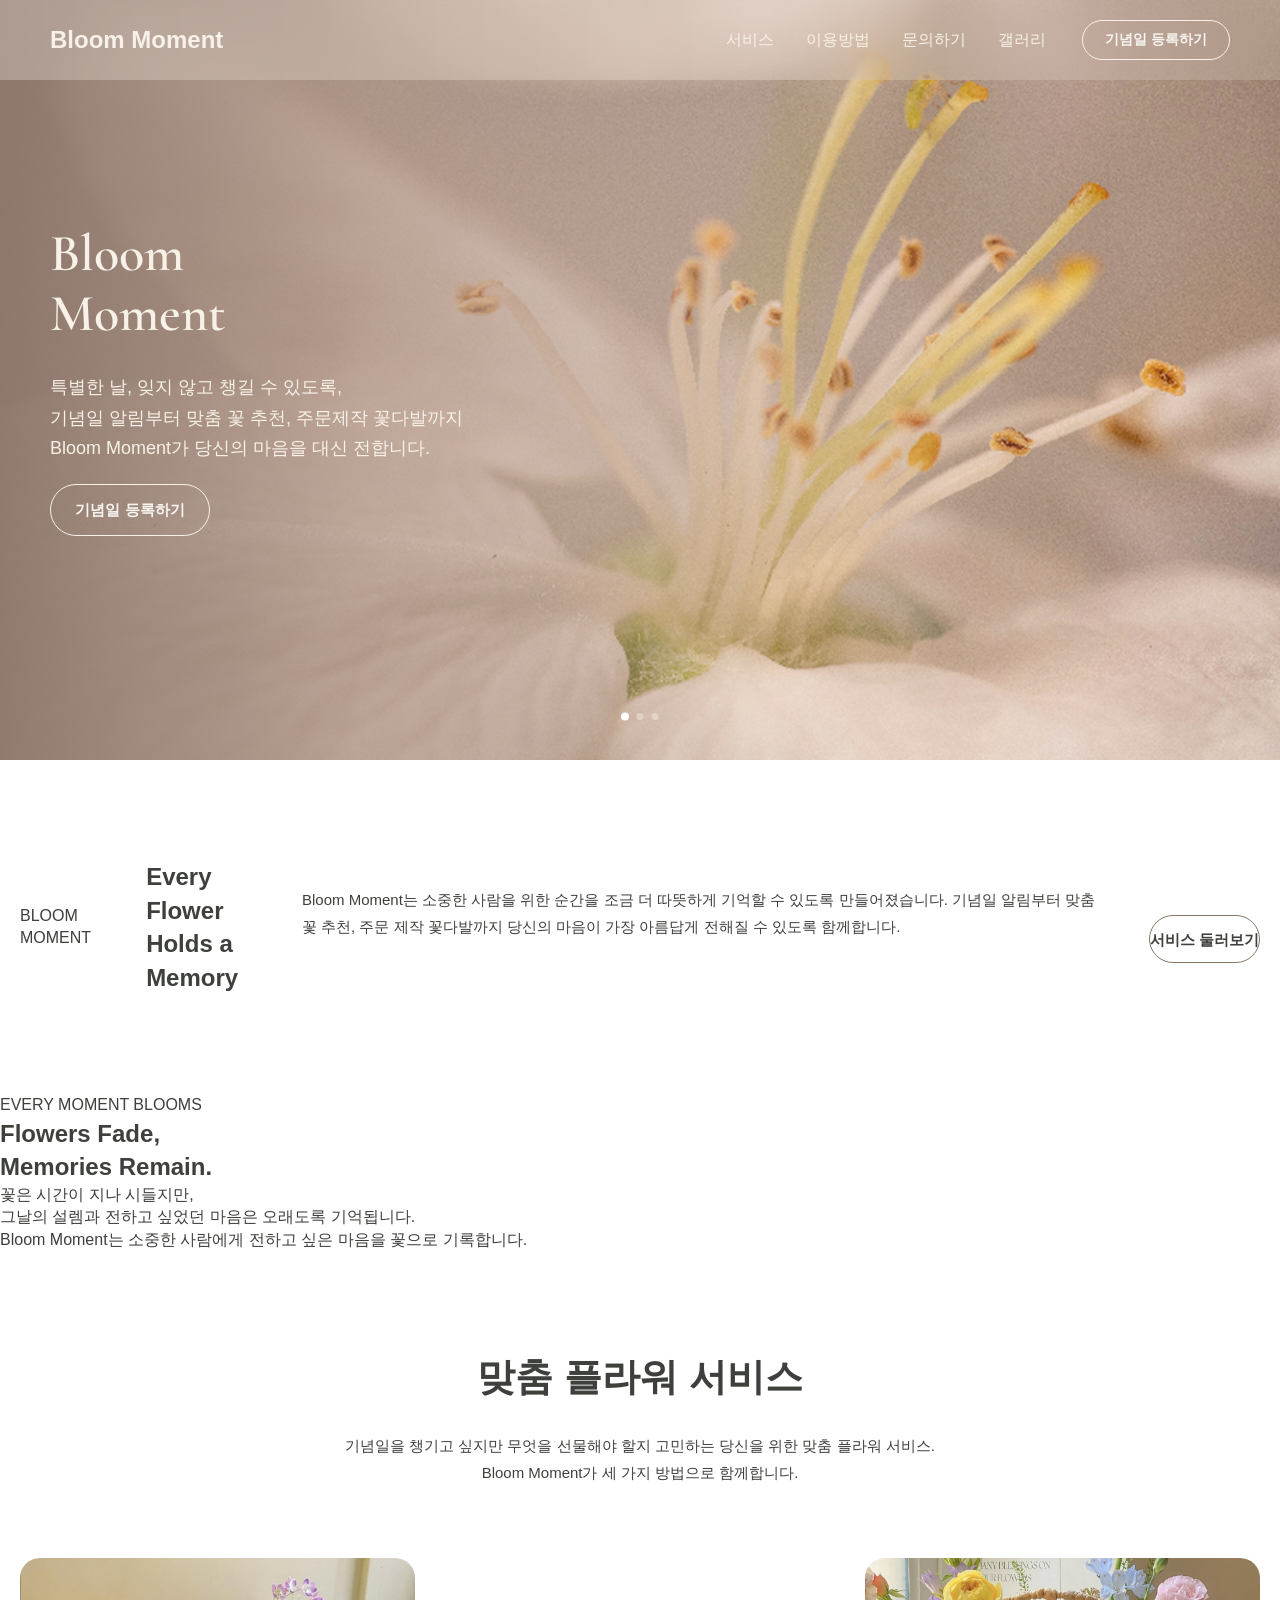
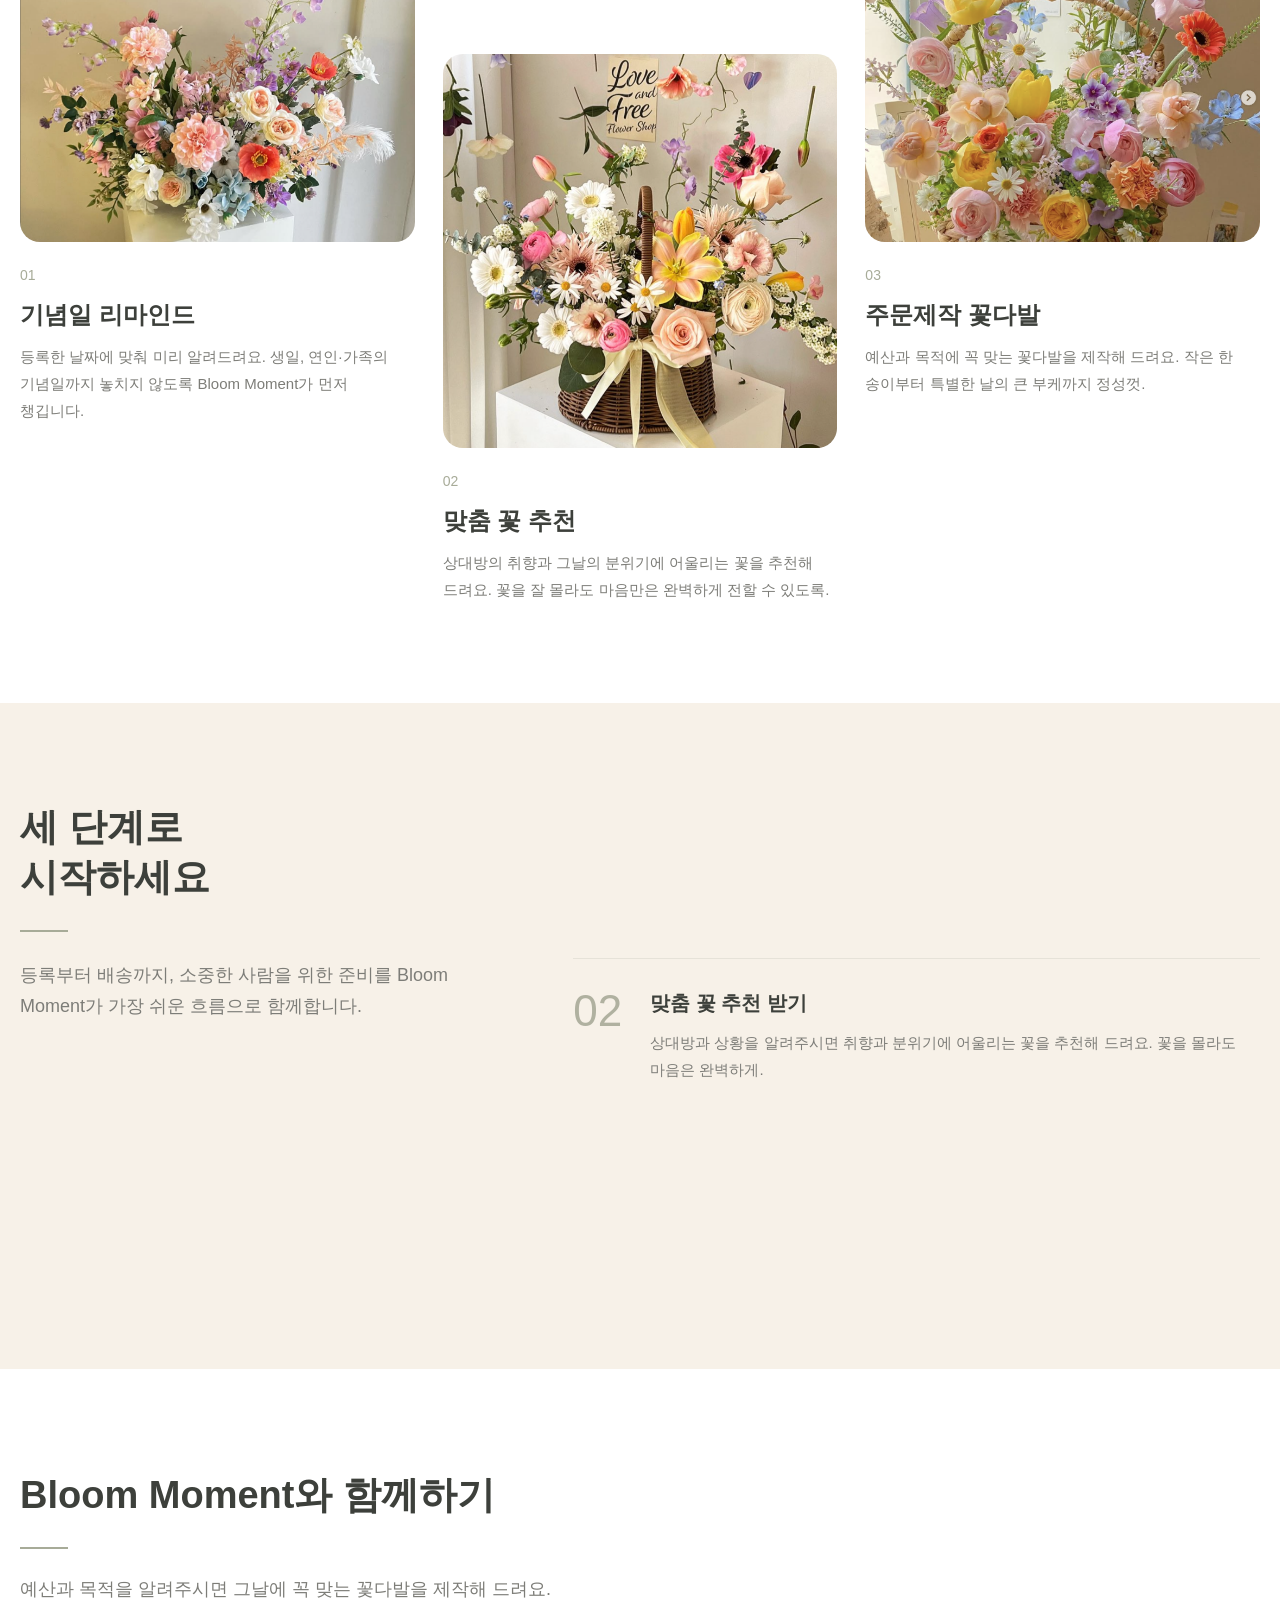
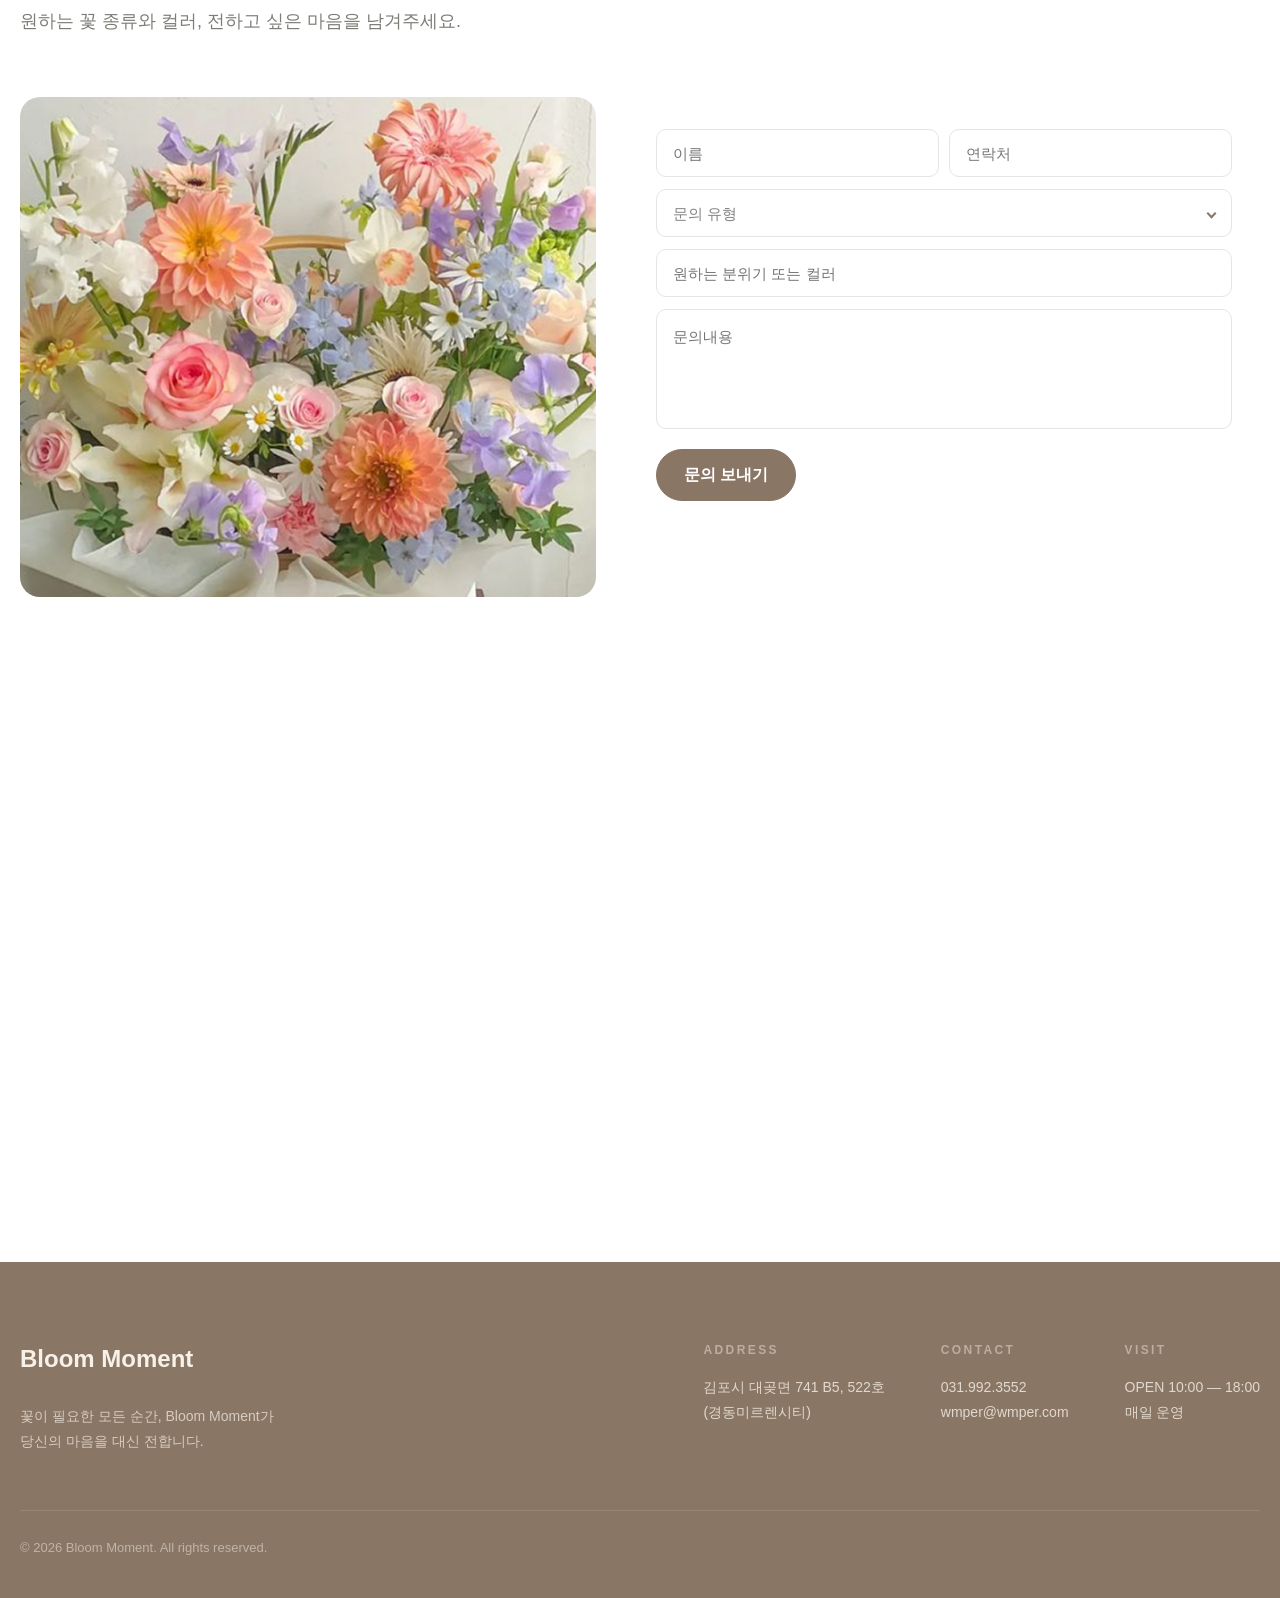
==== bloommoment/bloommoment.html @ f85234c8 "Add files via upload" ====
<!DOCTYPE html>
<html lang="ko">
<head>
    <meta charset="UTF-8">
    <meta name="viewport" content="width=device-width, initial-scale=1.0">

    <title>Bloom Moment</title>

    <link rel="stylesheet" href="../css/default.css">
    <link rel="stylesheet" href="../assets/css/font.css">
    <link rel="stylesheet" href="https://cdn.jsdelivr.net/gh/sunn-us/SUIT/fonts/variable/woff2/SUIT-Variable.css">

    <!-- 제목 폰트 -->
    <link rel="preconnect" href="https://fonts.googleapis.com">
<link rel="preconnect" href="https://fonts.gstatic.com" crossorigin>

<link href="https://fonts.googleapis.com/css2?family=Cormorant+Garamond:wght@500;600;700&display=swap" rel="stylesheet">

    <link rel="stylesheet" href="https://cdn.jsdelivr.net/npm/swiper@12/swiper-bundle.min.css"/>
    <link href="https://unpkg.com/aos@2.3.1/dist/aos.css" rel="stylesheet">
    <link rel="stylesheet" href="../bloommoment/css/bloommoment.css">

    <script src="https://cdn.jsdelivr.net/npm/swiper@12/swiper-bundle.min.js"></script>
    <script src="https://unpkg.com/aos@2.3.1/dist/aos.js"></script>
</head>
<body>

    <header>
        <div class="inner">

            <h1 class="logo">
                <a href="#">Bloom Moment</a>
            </h1>

            <nav>
                <ul class="gnb">
                    <li><a href="#service">서비스</a></li>
                    <li><a href="#process">이용방법</a></li>
                    <li><a href="#order">문의하기</a></li>
                    <li><a href="#gallery">갤러리</a></li>
                </ul>
            </nav>

            <a href="#order" class="btn-register">
                기념일 등록하기
            </a>

            <button class="menu-btn">
                <span></span>
            </button>

            <!-- 모바일 메뉴 -->
        <div class="mobile-menu">
            <ul>
                <li><a href="#service">서비스</a></li>
                <li><a href="#process">이용방법</a></li>
                <li><a href="#order">문의하기</a></li>
                <li><a href="#gallery">갤러리</a></li>

                <li class="register">
                    <a href="#order">
                        기념일 등록하기
                    </a>
                </li>
            </ul>
        </div>

</div>

</div>

        </div>
    </header>


    <main>

        <section class="hero" id="hero">

            <div class="hero-bg">

                <div class="hero-slide active">
                    <img src="../bloommoment/img/main.png" alt="">
                </div>

                <div class="hero-slide">
                    <img src="../bloommoment/img/main2.png" alt="">
                </div>

                <div class="hero-slide">
                    <img src="../bloommoment/img/main3.png" alt="">
                </div>

            </div>

            <div class="hero-overlay"></div>

            <div class="hero-inner">

                <div class="txt-box">

                    <h2>
                        Bloom<br>
                        Moment
                    </h2>

                    <p>
                        특별한 날, 잊지 않고 챙길 수 있도록,<br>
                        기념일 알림부터 맞춤 꽃 추천, 주문제작 꽃다발까지<br>
                        Bloom Moment가 당신의 마음을 대신 전합니다.
                    </p>

                    <a href="#order" class="btn">
                        기념일 등록하기
                    </a>

                </div>

            </div>

            <div class="hero-pagination"></div>

        </section>

<!-- 브랜드 -->
    <section class="brand" id="brand">

    <div class="brand-inner" data-aos="fade-up">

        <span class="brand-label">
            BLOOM MOMENT
        </span>

        <h2>
            Every Flower<br>
            Holds a Memory
        </h2>

        <p class="brand-desc">
            Bloom Moment는 소중한 사람을 위한 순간을
            조금 더 따뜻하게 기억할 수 있도록 만들어졌습니다.
            기념일 알림부터 맞춤 꽃 추천, 주문 제작 꽃다발까지
            당신의 마음이 가장 아름답게 전해질 수 있도록 함께합니다.
        </p>

        <a href="#service" class="btn-more">
            서비스 둘러보기
        </a>

    </div>
</section>

<!-- 브랜드 스토리 -->

<section class="brand-story">

    <!-- 사진 콜라주 -->

    <div class="story-gallery">

        <img src="../bloommoment/img/story1.jpg" class="photo p1" alt="">
        <img src="../bloommoment/img/story2.jpg" class="photo p2" alt="">
        <img src="../bloommoment/img/story3.jpg" class="photo p3" alt="">
        <img src="../bloommoment/img/story4.jpg" class="photo p4" alt="">
        <img src="../bloommoment/img/story5.jpg" class="photo p5" alt="">
        <img src="../bloommoment/img/story6.jpg" class="photo p6" alt="">
        <img src="../bloommoment/img/story7.jpg" class="photo p7" alt="">

    </div>


    <!-- 브랜드 문구 -->

    <div class="story-letter">

        <img src="../bloommoment/img/0.png" alt="">

        <div class="story-overlay">

            <span>EVERY MOMENT BLOOMS</span>

            <h2>
                Flowers Fade,<br>
                Memories Remain.
            </h2>

            <p>
                꽃은 시간이 지나 시들지만,<br>
                그날의 설렘과 전하고 싶었던 마음은 오래도록 기억됩니다.<br>

                Bloom Moment는
                소중한 사람에게 전하고 싶은 마음을
                꽃으로 기록합니다.
            </p>

        </div>

    </div>

</section>

<!-- 서비스 -->
<section class="service" id="service">

    <div class="service-inner">

        <div class="service-title">

            <h2>맞춤 플라워 서비스</h2>

            <p>
                기념일을 챙기고 싶지만 무엇을 선물해야 할지 고민하는 당신을 위한 맞춤 플라워 서비스.<br>
                Bloom Moment가 세 가지 방법으로 함께합니다.
            </p>

        </div>

        <div class="service-list">

            <!-- Item 01 -->
            <article class="service-item left">

                <img src="../bloommoment/img/5.png" alt="기념일 리마인드">

                <div class="service-txt">

                    <span>01</span>

                    <h3>기념일 리마인드</h3>

                    <p>
                        등록한 날짜에 맞춰 미리 알려드려요.
                        생일, 연인·가족의 기념일까지 놓치지 않도록
                        Bloom Moment가 먼저 챙깁니다.
                    </p>

                </div>

            </article>

            <!-- Item 02 -->
            <article class="service-item center">

                <img src="../bloommoment/img/3.png" alt="맞춤 꽃 추천">

                <div class="service-txt">

                    <span>02</span>

                    <h3>맞춤 꽃 추천</h3>

                    <p>
                        상대방의 취향과 그날의 분위기에 어울리는 꽃을 추천해 드려요.
                        꽃을 잘 몰라도 마음만은 완벽하게 전할 수 있도록.
                    </p>

                </div>

            </article>

            <!-- Item 03 -->
            <article class="service-item right">

                <img src="../bloommoment/img/4.png" alt="주문제작 꽃다발">

                <div class="service-txt">

                    <span>03</span>

                    <h3>주문제작 꽃다발</h3>

                    <p>
                        예산과 목적에 꼭 맞는 꽃다발을 제작해 드려요.
                        작은 한 송이부터 특별한 날의 큰 부케까지 정성껏.
                    </p>
                </div>
            </article>
        </div>
    
    </div>
</section>

<section class="process" id="process">

    <div class="process-inner">

        <div class="process-title">

            <h2>
                세 단계로<br>
                시작하세요
            </h2>

            <span class="line"></span>

            <p>
                등록부터 배송까지, 소중한 사람을 위한 준비를 Bloom Moment가<br>
                가장 쉬운 흐름으로 함께합니다.
            </p>

        </div>

        <div class="process-list">

            <div class="process-item">

                <span class="num">01</span>

                <div class="process-txt">
                    <h3>기념일 등록하기</h3>
                    <p>
                        기억하고 싶은 날짜를 등록해 보세요. 생일, 연인 기념일,
                        부모님 생신 등 소중한 순간을 미리 관리할 수 있어요.
                    </p>
                </div>

            </div>

        <!-- 프로세스 -->
            <div class="process-item">

                <span class="num">02</span>

                <div class="process-txt">
                    <h3>맞춤 꽃 추천 받기</h3>
                    <p>
                        상대방과 상황을 알려주시면 취향과 분위기에 어울리는 꽃을
                        추천해 드려요. 꽃을 몰라도 마음은 완벽하게.
                    </p>
                </div>

            </div>

            <div class="process-item">

                <span class="num">03</span>

                <div class="process-txt">
                    <h3>꽃다발 주문하기</h3>
                    <p>
                        예산과 목적에 맞는 꽃다발을 주문 제작해 보세요.
                        작은 한 송이부터 특별한 부케까지 정성껏 만들어 드려요.
                    </p>
                </div>

            </div>
        </div>
    </div>
</section>

<!-- Order -->
<section class="order" id="order">

    <div class="order-inner">

        <div class="order-title">

            <h2>Bloom Moment와 함께하기</h2>

            <div class="title-line"></div>

            <p>
                예산과 목적을 알려주시면 그날에 꼭 맞는 꽃다발을 제작해 드려요.<br>
                원하는 꽃 종류와 컬러, 전하고 싶은 마음을 남겨주세요.
            </p>

        </div>

        <div class="order-wrap">

            <!-- 이미지 -->
            <div class="order-img">
                <img src="../bloommoment/img/flower4.png" alt="주문제작 꽃다발">
            </div>

            <!-- 문의폼 -->
            <div class="order-form">

                <!-- <h3>기념일 리마인드</h3> -->

                <form>
                    <div class="form-row">
                        <input type="text" placeholder="이름" required>
                        <input type="tel" placeholder="연락처" required>
                    </div>

                    <div class="dropdown">

                        <button type="button" class="dropdown-btn">
                            <span>문의 유형</span>
                        </button>

                        <ul class="dropdown-list">
                            <li data-value="">기념일 리마인드</li>
                            <li data-value="맞춤 꽃 추천">맞춤 꽃 추천</li>
                            <li data-value="주문제작 꽃다발">주문제작 꽃다발</li>
                        </ul>

                        <input type="hidden" name="type">
                    </div>
                    <input type="text" placeholder="원하는 분위기 또는 컬러" required>
                    <textarea id="message" placeholder="문의내용" required></textarea>
                    <button type="submit" class="btn-submit">
                    문의 보내기
                    </button>
                </form>

            </div>
        </div>
    </div>
</section>

<section class="gallery" id="gallery">

    <div class="gallery-track">

        <!-- 1세트 -->
        <div class="gallery-group">

            <div class="gallery-item up">

    <div class="gallery-thumb">

        <img
            src="../bloommoment/img/1.png"
            alt=""
            data-title="마음을 전하는 순간"
            data-shop="Bloom Moment"
            data-type="주문제작"
            data-flower="10만원 대"
            data-desc="부모님 결혼기념일 선물로 주문했어요. 색 조합이 너무 고급스럽고 싱그러워 보인다고 너무 좋아하셨어요 *^^*">

        <div class="gallery-overlay">
            <span class="material-symbols-outlined gallery-icon">
            ⌕
        </span>
            <p>자세히 보기</p>
        </div>

    </div>

</div>

<div class="gallery-item down">

    <div class="gallery-thumb">

        <img
            src="../bloommoment/img/3.png"
            alt=""
            data-title="아름다운 순간을 함께"
            data-shop="Bloom Moment"
            data-type="주문제작"
            data-flower="5만원 대"
            data-desc="친구 생일 기념으로 주문제작 넣었는데 딱 친구가 좋아할 분위기여서 너무 만족해요!">

        <div class="gallery-overlay">
            <span class="material-symbols-outlined gallery-icon">
            ⌕
        </span>
            <p>자세히 보기</p>
        </div>

    </div>

</div>

<div class="gallery-item up">

    <div class="gallery-thumb">

        <img
            src="../bloommoment/img/4.png"
            alt=""
            data-title="봄날의 기억"
            data-shop="Bloom Moment"
            data-type="맞춤 꽃 추천"
            data-flower="10만원 대"
            data-desc="인테리어에 관심이 많아 방에 어울리는 꽃을 두고 싶어 문의, 사진을 보고 만들어 주신 꽃바구니가 방이랑 찰떡이에요">

        <div class="gallery-overlay">
            <span class="material-symbols-outlined gallery-icon">
            ⌕
        </span>
            <p>자세히 보기</p>
        </div>

    </div>

</div>

<div class="gallery-item down">

    <div class="gallery-thumb">

        <img
            src="../bloommoment/img/2.png"
            alt=""
            data-title="축하를 위한"
            data-shop="Bloom Moment"
            data-type="졸업식"
            data-flower="5만원 대"
            data-desc="리마인드 서비스로 졸업식 꽃을 미리 챙길 수 있어 좋습니다.">

        <div class="gallery-overlay">
            <span class="material-symbols-outlined gallery-icon">
            ⌕
        </span>
            <p>자세히 보기</p>
        </div>

    </div>

</div>

<div class="gallery-item up">

    <div class="gallery-thumb">

        <img
            src="../bloommoment/img/5.png"
            alt=""
            data-title="사랑을 담은"
            data-shop="Bloom Moment"
            data-type="기념일"
            data-flower="10만원 대"
            data-desc="매년 저와 함께 기념일을 챙겨주고 있는 Bloom Moment. 올해도 예쁜 꽃 잘 받았습니다.">

        <div class="gallery-overlay">
            <span class="material-symbols-outlined gallery-icon">
            ⌕
        </span>
            <p>자세히 보기</p>
        </div>

    </div>

</div>

<div class="gallery-item down">

    <div class="gallery-thumb">

        <img
            src="../bloommoment/img/6.png"
            alt=""
            data-title="내 취향 가득 담은"
            data-shop="Bloom Moment"
            data-type="맞춤 꽃 추천"
            data-flower="5만원 대"
            data-desc="사진을 보고 저와 어울리는 꽃다발을 만들어주셔요!">

        <div class="gallery-overlay">
            <span class="material-symbols-outlined gallery-icon">
            ⌕
        </span>
            <p>자세히 보기</p>
        </div>

    </div>

</div>

        <!-- 복제본 -->
        <div class="gallery-group">

            <div class="gallery-item up">

    <div class="gallery-thumb">

        <img
            src="../bloommoment/img/1.png"
            alt=""
            data-title="마음을 전하는 순간"
            data-shop="Bloom Moment"
            data-type="주문제작"
            data-flower="10만원 대"
            data-desc="부모님 결혼기념일 선물로 주문했어요. 색 조합이 너무 고급스럽고 싱그러워 보인다고 너무 좋아하셨어요 *^^*">

        <div class="gallery-overlay">
            <span class="material-symbols-outlined gallery-icon">
            ⌕
        </span>
            <p>자세히 보기</p>
        </div>

    </div>

</div>

<div class="gallery-item down">

    <div class="gallery-thumb">

        <img
            src="../bloommoment/img/3.png"
            alt=""
            data-title="아름다운 순간을 함께"
            data-shop="Bloom Moment"
            data-type="주문제작"
            data-flower="5만원 대"
            data-desc="친구 생일 기념으로 주문제작 넣었는데 딱 친구가 좋아할 분위기여서 너무 만족해요!">

        <div class="gallery-overlay">
            <span class="material-symbols-outlined gallery-icon">
            ⌕
        </span>
            <p>자세히 보기</p>
        </div>

    </div>

</div>

<div class="gallery-item up">

    <div class="gallery-thumb">

        <img
            src="../bloommoment/img/4.png"
            alt=""
            data-title="봄날의 기억"
            data-shop="Bloom Moment"
            data-type="맞춤 꽃 추천"
            data-flower="10만원 대"
            data-desc="인테리어에 관심이 많아 방에 어울리는 꽃을 두고 싶어 문의, 사진을 보고 만들어 주신 꽃바구니가 방이랑 찰떡이에요">

        <div class="gallery-overlay">
            <span class="material-symbols-outlined gallery-icon">
            ⌕
        </span>
            <p>자세히 보기</p>
        </div>

    </div>

</div>

<div class="gallery-item down">

    <div class="gallery-thumb">

        <img
            src="../bloommoment/img/2.png"
            alt=""
            data-title="축하를 위한"
            data-shop="Bloom Moment"
            data-type="졸업식"
            data-flower="5만원 대"
            data-desc="리마인드 서비스로 졸업식 꽃을 미리 챙길 수 있어 좋습니다.">

        <div class="gallery-overlay">
            <span class="material-symbols-outlined gallery-icon">
            ⌕
        </span>
            <p>자세히 보기</p>
        </div>

    </div>

</div>

<div class="gallery-item up">

    <div class="gallery-thumb">

        <img
            src="../bloommoment/img/5.png"
            alt=""
            data-title="사랑을 담은"
            data-shop="Bloom Moment"
            data-type="기념일"
            data-flower="10만원 대"
            data-desc="매년 저와 함께 기념일을 챙겨주고 있는 Bloom Moment. 올해도 예쁜 꽃 잘 받았습니다.">

        <div class="gallery-overlay">
            <span class="material-symbols-outlined gallery-icon">
            ⌕
        </span>
            <p>자세히 보기</p>
        </div>

    </div>

</div>

<div class="gallery-item down">

    <div class="gallery-thumb">

        <img
            src="../bloommoment/img/6.png"
            alt=""
            data-title="내 취향 가득 담은"
            data-shop="Bloom Moment"
            data-type="맞춤 꽃 추천"
            data-flower="5만원 대"
            data-desc="사진을 보고 저와 어울리는 꽃다발을 만들어주셔요!">

        <div class="gallery-overlay">
            <span class="material-symbols-outlined gallery-icon">
            ⌕
            </span>
            <p>자세히 보기</p>
        </div>

    </div>

</div>>

</section>

<!-- 갤러리 모달 -->

<div class="gallery-modal" id="galleryModal">

    <div class="gallery-modal-box">

        <button class="gallery-close">&times;</button>

        <div class="gallery-modal-img">

            <img id="modalImg" src="" alt="">

        </div>

        <div class="gallery-modal-info">

            <h3 id="modalTitle"></h3>

            <span id="modalShop"></span>

            <div class="modal-tag">

                <span id="modalType"></span>

                <span id="modalFlower"></span>

            </div>

            <p id="modalDesc"></p>

        </div>

    </div>

</div>

    </main>

    <!-- 푸터 -->
    <footer class="footer">

    <div class="footer-inner">

        <div class="footer-top">

            <div class="footer-brand">
                <h2>Bloom Moment</h2>

                <p>
                    꽃이 필요한 모든 순간, Bloom Moment가 당신의 마음을
                    대신 전합니다.
                </p>
            </div>

            <div class="footer-info">

                <div class="info-item">
                    <span>ADDRESS</span>
                    <p>
                        김포시 대곶면 741 B5, 522호<br>
                        (경동미르렌시티)
                    </p>
                </div>

                <div class="info-item">
                    <span>CONTACT</span>
                    <p>
                        031.992.3552<br>
                        wmper@wmper.com
                    </p>
                </div>

                <div class="info-item">
                    <span>VISIT</span>
                    <p>
                        OPEN 10:00 — 18:00<br>
                        매일 운영
                    </p>
                </div>

            </div>
        </div>
        <div class="footer-bottom">
            © 2026 Bloom Moment. All rights reserved.
        </div>
    </div>
</footer>

    <div class="modal" id="successModal">
        <div class="modal-box">
            <div class="modal-icon">✓</div>

            <h3>문의가 접수되었습니다.</h3>

            <p>
                확인 후 빠르게 연락드리겠습니다!
            </p>

            <button id="closeModal">확인</button>
        </div>
    </div>

<script>

    AOS.init({
    duration: 1000,
    delay: 200
});

    document.addEventListener("DOMContentLoaded", () => {

// 네비

const sections = document.querySelectorAll("section[id]");
const navLinks = document.querySelectorAll(".gnb a");

window.addEventListener("scroll", () => {

    let currentSection = "";

    sections.forEach(section => {

        const sectionTop = section.offsetTop - 120;
        const sectionHeight = section.offsetHeight;

        if (
            window.scrollY >= sectionTop &&
            window.scrollY < sectionTop + sectionHeight
        ) {
            currentSection = section.id;
        }

    });

    navLinks.forEach(link => {

        link.classList.remove("active");

        if(link.getAttribute("href") === "#" + currentSection){
            link.classList.add("active");
        }

    });

});

// 히어로

const header = document.querySelector("header");
const hero = document.querySelector(".hero");

window.addEventListener("scroll", () => {

    if(window.scrollY > hero.offsetHeight - header.offsetHeight){
        header.classList.add("scrolled");
    }else{
        header.classList.remove("scrolled");
    }

});

// 인디케이터

const slides = document.querySelectorAll(".hero-slide");
const pagination = document.querySelector(".hero-pagination");

let current = 0;
let slideTimer;

function showSlide(index){

    slides.forEach(slide => slide.classList.remove("active"));

    document.querySelectorAll(".hero-pagination span")
        .forEach(dot => dot.classList.remove("active"));

    slides[index].classList.add("active");
    pagination.children[index].classList.add("active");

    current = index;
}

slides.forEach((_, index) => {

    const dot = document.createElement("span");

    if(index === 0){
        dot.classList.add("active");
    }

    dot.addEventListener("click", () => {

        clearInterval(slideTimer);

        showSlide(index);

        startSlide();

    });

    pagination.appendChild(dot);

});

function startSlide(){

    slideTimer = setInterval(() => {

        showSlide((current + 1) % slides.length);

    }, 5000);

}

startSlide();

// 햄버거

const menuBtn = document.querySelector(".menu-btn");
const mobileMenu = document.querySelector(".mobile-menu");

menuBtn.addEventListener("click",()=>{

    menuBtn.classList.toggle("is-open");
    mobileMenu.classList.toggle("is-open");

});

const mobileLinks = document.querySelectorAll(".mobile-menu a");

mobileLinks.forEach(link=>{

    link.addEventListener("click",()=>{

        menuBtn.classList.remove("is-open");
        mobileMenu.classList.remove("is-open");

    });

});

// 효과

const processItems = document.querySelectorAll(".process-item");

const processObserver = new IntersectionObserver((entries) => {

    entries.forEach(entry => {

        if(entry.isIntersecting){

            const index = [...processItems].indexOf(entry.target);

            setTimeout(() => {

                entry.target.classList.add("show");

            }, index * 500);   // ← 시간차

            processObserver.unobserve(entry.target);

        }

    });

},{
    threshold:0.45
});

processItems.forEach(item => {
    processObserver.observe(item);
});

// 문의유형

const dropdown = document.querySelector(".dropdown");
const dropdownBtn = document.querySelector(".dropdown-btn");
const dropdownList = document.querySelector(".dropdown-list");
const dropdownItems = document.querySelectorAll(".dropdown-list li");
const hiddenInput = document.querySelector('input[name="type"]');
const message = document.getElementById("message");

dropdownBtn.addEventListener("click", () => {
    dropdown.classList.toggle("is-open");
});

dropdownItems.forEach(item => {
    item.addEventListener("click", () => {

        const text = item.textContent;

        dropdownBtn.querySelector("span").textContent = text;
        hiddenInput.value = text;

        if(text === "기념일 리마인드"){
            message.placeholder =
            "등록하고 싶은 기념일과 날짜를 알려주세요.";
        }

        else if(text === "맞춤 꽃 추천"){
            message.placeholder =
            "받는 분의 취향, 분위기를 알려주세요.";
        }

        else if(text === "주문제작 꽃다발"){
            message.placeholder =
            "예산과 원하는 꽃, 전달하고 싶은 마음을 알려주세요.";
        }

        // 선택하면 자동으로 닫기
        dropdown.classList.remove("is-open");

    });
});

document.addEventListener("click",(e)=>{

    if(!dropdown.contains(e.target)){

        dropdown.classList.remove("is-open");
    }

});

// 팝업창

const form = document.querySelector(".order-form form");
const modal = document.getElementById("successModal");
const closeBtn = document.getElementById("closeModal");

form.addEventListener("submit",(e)=>{

    e.preventDefault();

    modal.classList.add("show");

    form.reset();

    dropdownBtn.querySelector("span").textContent="문의 유형";
});

closeBtn.addEventListener("click",()=>{

    modal.classList.remove("show");

});

form.addEventListener("submit",(e)=>{

    e.preventDefault();

    if(!form.checkValidity()){

        form.reportValidity();
        return;

    }

    if(hiddenInput.value === ""){

        alert("문의 유형을 선택해주세요.");
        return;

    }

    modal.classList.add("show");

    form.reset();

    hiddenInput.value = "";
    dropdownBtn.querySelector("span").textContent = "문의 유형";

});

/* ===========================
갤러리 모달
=========================== */

const galleryImages = document.querySelectorAll(".gallery-item img");

const galleryModal = document.getElementById("galleryModal");

const modalImg = document.getElementById("modalImg");
const modalTitle = document.getElementById("modalTitle");
const modalShop = document.getElementById("modalShop");
const modalType = document.getElementById("modalType");
const modalFlower = document.getElementById("modalFlower");
const modalDesc = document.getElementById("modalDesc");

const galleryClose = document.querySelector(".gallery-close");
const galleryTrack = document.querySelector(".gallery-track");

// 사진 클릭
galleryImages.forEach(img => {

    img.addEventListener("click", () => {

        modalImg.src = img.src;

        modalTitle.textContent = img.dataset.title;
        modalShop.textContent = img.dataset.shop;
        modalType.textContent = img.dataset.type;
        modalFlower.textContent = img.dataset.flower;
        modalDesc.textContent = img.dataset.desc;

        galleryModal.classList.add("show");

        galleryTrack.classList.add("pause");

        document.body.style.overflow = "hidden";

    });

});

// X 버튼
galleryClose.addEventListener("click", closeGallery);

// 바깥 클릭
galleryModal.addEventListener("click", (e) => {

    if(e.target === galleryModal){

        closeGallery();

    }

});

// ESC
document.addEventListener("keydown",(e)=>{

    if(e.key === "Escape"){

        closeGallery();

    }

});

// 닫기 함수
function closeGallery(){

    galleryModal.classList.remove("show");

    galleryTrack.classList.remove("pause");

    document.body.style.overflow = "";

}

});
</script>

</body>
</html>
---- css/default.css ----
/* ============================================================
  reset.css
  Responsive Reset — Mobile / iOS / Android / Desktop
   ============================================================ */


/* ------------------------------------------------------------
  1. Box Sizing
   ------------------------------------------------------------ */
*,
*::before,
*::after {
  box-sizing: border-box;
}


/* ------------------------------------------------------------
  2. Reset Margin & Padding
   ------------------------------------------------------------ */
* {
  margin: 0;
  padding: 0;
}


/* ------------------------------------------------------------
  3. Root / HTML
   ------------------------------------------------------------ */
html {
  -webkit-text-size-adjust: 100%;
  text-size-adjust: 100%;
  /* scroll-behavior는 전역 설정 대신 필요한 곳에 개별 적용 권장 */
}


/* ------------------------------------------------------------
  4. Body
   ------------------------------------------------------------ */
body {
  min-height: 100dvh;
  line-height: 1.5;
  text-rendering: optimizeSpeed;
  -webkit-font-smoothing: antialiased;
  -moz-osx-font-smoothing: grayscale;
  overflow-x: hidden;
}

/* overflow-x 양쪽 차단 */
html {
  overflow-x: hidden;
}


/* ------------------------------------------------------------
  5. Typography
   ------------------------------------------------------------ */
h1, h2, h3, h4, h5, h6, p {
  overflow-wrap: break-word;
  word-break: keep-all; /* 한국어 줄바꿈 최적화 */
}


/* ------------------------------------------------------------
  6. Lists
   ------------------------------------------------------------ */
ul,
ol {
  list-style: none;
}


/* ------------------------------------------------------------
  7. Links
   ------------------------------------------------------------ */
a {
  color: inherit;
  text-decoration: none;
}


/* ------------------------------------------------------------
  8. Media
   ------------------------------------------------------------ */
img,
picture,
video,
canvas,
svg {
  display: block;
  max-width: 100%;
  vertical-align: middle; /* 인라인 이미지 하단 틈새 제거 */
}

/* 이미지 비율 유지 */
img {
  height: auto;
}


/* ------------------------------------------------------------
  9. Form Elements
   ------------------------------------------------------------ */
input,
button,
textarea,
select {
  font: inherit;
  color: inherit;
  background: none;
  border: none;
  padding: 0;
}

/* iOS 기본 스타일 제거 */
button,
input[type="button"],
input[type="submit"],
input[type="reset"],
input,
textarea,
select {
  appearance: none;
  -webkit-appearance: none;
  border-radius: 0;
}

/* 버튼 커서 */
button,
[type="button"],
[type="submit"],
[type="reset"],
[role="button"] {
  cursor: pointer;
}

/* Textarea */
textarea {
  resize: vertical;
}

/* Remove iOS input inner shadow */
input:not([type="range"]),
textarea {
  -webkit-appearance: none;
}


/* ------------------------------------------------------------
  10. Tables
   ------------------------------------------------------------ */
table {
  border-collapse: collapse;
  border-spacing: 0;
}


/* ------------------------------------------------------------
  11. Accessibility
   ------------------------------------------------------------ */
/* 포커스 링 — 완전 제거 대신 커스텀 유지 (접근성) */
:focus {
  outline: none;
}
:focus-visible {
  outline: 2px solid currentColor;
  outline-offset: 2px;
}

/* 스크린리더 전용 숨김 유틸 */
.sr-only {
  position: absolute;
  width: 1px;
  height: 1px;
  padding: 0;
  margin: -1px;
  overflow: hidden;
  clip: rect(0, 0, 0, 0);
  white-space: nowrap;
  border: 0;
}

/* 모션 감소 설정 대응 */
@media (prefers-reduced-motion: reduce) {
  *,
  *::before,
  *::after {
    animation-duration: 0.01ms !important;
    animation-iteration-count: 1 !important;
    transition-duration: 0.01ms !important;
    scroll-behavior: auto !important;
  }
}

/* hidden 속성 보장 */
[hidden] {
  display: none !important;
}


/* ------------------------------------------------------------
  12. Touch / Tap 최적화
   ------------------------------------------------------------ */
a,
button {
  -webkit-tap-highlight-color: transparent;
}

button,
a,
input,
select,
textarea {
  touch-action: manipulation;
}


/* ------------------------------------------------------------
  13. Inherit (선택적)
   ------------------------------------------------------------ */
/* 일부 브라우저에서 상속 누락 보완 */
fieldset {
  border: none;
}

legend {
  padding: 0;
}

/* hr 기본 스타일 초기화 */
hr {
  border: none;
  border-top: 1px solid currentColor;
  margin: 0;
}
---- assets/css/font.css ----
/* assets/css/font.css */

@import "tailwindcss";

/* 프리텐다드 가변(Variable) 폰트 선언 */
@font-face {
  font-family: 'Pretendard-VF';
  src: url('../font/PretendardVariable.woff2') format('woff2-variations');
  font-weight: 100 900;
  font-style: normal;
  font-display: swap;
}

/* SUIT 가변(Variable) 폰트 선언 */
@font-face {
  font-family: 'SUIT-VF';
  src: url('../font/SUIT-Variable.woff2') format('woff2');
  font-weight: 100 900;
  font-style: normal;
  font-display: swap;
}

/* 웹사이트의 기본 본문 폰트 전체 선언 */
body {
  font-family: 'Pretendard-VF', -apple-system, sans-serif;
  font-weight: 400;
  line-height: 1.4;
}

/* @theme {
  --font-sans: 'Pretendard-VF', -apple-system, sans-serif;
} */
---- bloommoment/css/bloommoment.css ----
*{
    margin:0;
    padding:0;
    box-sizing:border-box;
}

html{
    scroll-behavior:smooth;
}

li{
    list-style:none;
}

a{
    color:inherit;
    text-decoration:none;
    white-space: nowrap;
}

button{
    border:0;
    background:none;
    cursor:pointer;
}

img{
    display:block;
    width:100%;
}

body{
    font-family: 'SUIT Variable', sans-serif;
    color:#3D403B;
}

:root{
    --color-black:#3D403B;
    --color-white:#F7F1E8;
    --color-gray: #7D7D78;
    --color-brown:#8A7665;
}

.inner{
    width:100%;
    max-width:1600px;
    margin:0 auto;
    padding:0 20px;
}

/* 헤더 부분 */

header{
    position: fixed;
    overflow:visible;
    top: 0;
    left: 0;
    width: 100%;
    height:80px;
    z-index: 100;

    background:linear-gradient(
        90deg,
        rgba(255,248,242,.28) 0%,
        rgba(245,235,226,.18) 100%
    );

    backdrop-filter:blur(24px);
    -webkit-backdrop-filter:blur(24px);
}

header .inner{
    display:flex;
    align-items:center;
    position:relative;
    height:80px;
    padding:0 60px;
}

/* 로고 */

.logo{
    font-size:26px;
    font-weight:600;
    color:var(--color-white);
    width:220px;
}

.logo a,
.gnb a{
    color:var(--color-white);
    transition:.3s;
}

header.scrolled .logo a,
header.scrolled .gnb a{
    color:#8a7665;
}

/* 메뉴 */

nav{
    margin-left:auto;
}

.gnb{
    display:flex;
    align-items:center;
    height:100%;
}

.gnb a{

    position:relative;

    display:inline-flex;
    align-items:center;
    justify-content:center;

    height:100%;
    padding:0 16px;
}

header.scrolled .gnb a::after{

    background:rgba(180, 150, 124, 0.514);
}

.gnb a::after{

    content:"";

    position:absolute;

    left:50%;
    top:calc(50% + 14px);

    transform:translateX(-50%);

    width:0;
    height:2px;

    background:rgba(247,241,232,.6);

    transition:.35s ease;
}

.gnb a:hover::after,
.gnb a.active::after{

    width:70%;
}

/* 히어로 아래에서는 밑줄 색 변경 */

header.scrolled .gnb a::after{

    background:rgba(180,150,124,.7);
}

/* 버튼 */

.btn-register{
    margin-left:32px;

    display:flex;
    justify-content:center;
    align-items:center;

    padding:0 22px;
    height:40px;

    border-radius:999px;

    font-size:14px;
    font-weight:600;

    transition:.3s;

    white-space:nowrap;
}

.btn-register{
    background:transparent;
    color:#F7F5F0;
    border: 1px solid var(--color-white);
}

.btn-register:hover{
    box-shadow: 0 0 10px rgba(255, 255, 255, 0.30);
}

header.scrolled .btn-register{

    background:#8A7665;
    color:var(--color-white);
    border:1px solid #8A7665;
}

header.scrolled .btn-register:hover{
    background:#725E4C;
    border-color:#725E4C;
}

/* 햄버거 */

.menu-btn{
    display:none;

    position:relative;

    width:40px;
    height:40px;

    border:0;
    background:transparent;
    padding:0;

    cursor:pointer;

}

.menu-btn::before,
.menu-btn::after,
.menu-btn span{
    content:"";

    position:absolute;

    left:50%;

    width:22px;
    height:2px;

    background:var(--color-white);

    transform:translateX(-50%);

    transition:.35s;
}

.menu-btn::before{
    top:13px;
}

.menu-btn span{
    top:19px;
}

.menu-btn::after{
    top:25px;
}

header.scrolled .menu-btn::before,
header.scrolled .menu-btn::after,
header.scrolled .menu-btn span{
    background:#B4967C;
}

.menu-btn::before,
.menu-btn::after,
.menu-btn span{
    transition:background-color .3s ease;
}

.menu-btn.is-open span{

    opacity:0;
}

.menu-btn.is-open::before{

    top:19px;

    transform:translateX(-50%) rotate(45deg);
}

.menu-btn.is-open::after{

    top:19px;

    transform:translateX(-50%) rotate(-45deg);
}

/* 모바일 햄버거 메뉴 */

.mobile-menu{

    position:absolute;

    top:100%;
    left:0;

    width:100%;

    background:rgba(247,241,232,.97);
    backdrop-filter:blur(20px);

    overflow:hidden;

    max-height:0;

    transition:max-height .45s ease;

    border-radius:0 0 20px 20px;
}

.mobile-menu ul{

    display:flex;
    flex-direction:column;

    padding:24px;
}

.mobile-menu li{

    position:relative;

    border-bottom:1px solid rgba(0,0,0,.08);
}

.mobile-menu li:last-child{

    border-bottom:none;
}

/* 기본 메뉴 */

.mobile-menu li a{

    display:flex;
    justify-content:space-between;
    align-items:center;

    padding:18px 0;

    font-size:16px;
    font-weight:500;

    color:var(--color-black);

    transition:.3s;
}

/* 화살표 */

.mobile-menu li::after{

    content:"→";

    position:absolute;

    right:0;
    top:50%;

    transform:translateY(-50%);

    color:#B4967C;

    transition:.3s;
}

.mobile-menu li:hover::after{

    transform:translate(6px,-50%);
}

.mobile-menu li:hover a{

    color:#8A7665;
}

/* 기념일 등록하기 */

.mobile-menu li.register a{

    color:#8A7665;
    font-weight:700;
}

.mobile-menu li.register::after{

    content:"✿";
}

/* 메뉴 열림 */

.mobile-menu.is-open{

    max-height:500px;
}

.mobile-menu{

    display:none;
}

/* 모바일 */

@media (max-width:768px){

    .mobile-menu{
        display:block;
    }

}

/* 테블릿 버전 */

@media (max-width:1280px){

    /* .gnb{
        gap:28px;
    } */

    header .inner{
        padding:0 50px;
}

.logo{
        width:auto;
        font-size:24px;
    }

    .btn-register{
        margin-left:20px;
    }

}

/* 모바일 버전 */

@media (max-width:768px){

    header .inner{
        padding:0 30px;
    }

    .logo{
        width:auto;
        font-size:22px;
    }

    nav,
    .btn-register{
        display:none;
    }

    .menu-btn{
        display:block;
        margin-left:auto;
    }

}

/* 히어로 */

.hero{
    position:relative;
    overflow:hidden;
    min-height:940px;
}

.hero-inner{
    position:relative;
    z-index:3;

    width:100%;
    max-width:1600px;
    height:940px;

    margin:0 auto;
    padding:0 60px;

    display:flex;
    align-items:center;
}

.hero-bg{
    position:absolute;
    inset:0;
    z-index:1;
}

.hero-slide{
    position:absolute;
    inset:0;

    opacity:0;
    transition:opacity 1.8s ease;
}

.hero-slide.active{
    opacity:1;
}

.hero-slide img{
    width:100%;
    height:100%;
    object-fit:cover;

    animation: heroZoom 5s ease-out forwards;
}

.hero-bg img{
    width:100%;
    height:100%;
    object-fit:cover;
}

.hero-overlay{
    position:absolute;
    inset:0;
    z-index:2;

    background: linear-gradient(
    90deg,
    rgba(141,119,107,.95) 0%,
    rgba(179,154,141,.72) 28%,
    rgba(220,202,189,.35) 60%,
    rgba(244,234,224,0) 100%
);
}

/* 인디케이터 */

.hero-pagination{

    position:absolute;

    left:50%;
    bottom:40px;

    transform:translateX(-50%);

    display:flex;
    gap:8px;

    z-index:10;
}

.hero-pagination span{

    width:7px;
    height:7px;

    border-radius:50%;

    background:rgba(255,255,255,.35);

    cursor:pointer;

    transition:.35s ease;
}

.hero-pagination span.active{

    background:#fff;

    transform:scale(1.15);
}

/* 히어로 아래에서 색 변경 */

header.scrolled ~ .hero .hero-pagination span.active{
    background:#8A7665;
}

.hero-slide{

    position:absolute;
    inset:0;

    opacity:0;

    transition:opacity 1.2s ease;
}

.hero-slide.active{

    opacity:1;
}

.txt-box{
    max-width:650px;
    color:var(--color-white);
}

.txt-box h2{
    font-family: "Cormorant Garamond", serif;
    font-size:60px;
    font-weight:600;
    line-height:1.15;
    margin-bottom:28px;
}

.txt-box p{
    font-size:20px;
    line-height:1.7;
}


.btn{

    display:inline-flex;
    justify-content:center;
    align-items:center;

    width:170px;
    height:54px;
    margin-top:20px;

    border-radius:999px;

    background:transparent;
    border: 1px solid var(--color-white);

    color:#F7F5F0;

    transition:.3s;

    font-weight:700;
}

.btn:hover{
    box-shadow: 0 0 10px rgba(255, 255, 255, 0.30);
}

/* 테블릿 버전 */

@media (max-width:1280px){

    .hero{
        min-height:760px;
    }

    .hero-inner{
        height:760px;
        padding:0 50px;
    }

    .txt-box{
        max-width:100%;
    }

    .txt-box h2{
        font-size:52px;
    }

    .txt-box p{
        font-size:18px;
        line-height:1.7;
    }

    .btn{
        width:160px;
        height:52px;
        font-size:15px;
    }

}

/* 모바일 버전 */

@media (max-width:768px){

    .hero{
        min-height:640px;
    }

    .hero-inner{
        height:640px;
        padding:0 30px;
    }

    .hero-overlay{
        background: linear-gradient(
        90deg,
        rgba(141,119,107,.95) 0%,
        rgba(179,154,141,.72) 28%,
        rgba(220,202,189,.35) 60%,
        rgba(244,234,224,0) 100%
);
    }

    /* .txt-box{
        text-align:center;
    } */     

    .txt-box h2{
        font-size:40px;
        margin-bottom:20px;
    }

    .txt-box p{
        font-size:16px;
        line-height:1.7;
    }

    .btn{
        width:160px;
        height:50px;
        margin:28px auto 0;
        font-size:15px;
    }

}

/* =========================
브랜드
========================= */

.brand{

    padding:120px 20px;

    background:#fff;
}

.brand-inner{

    display:flex;
    align-items:center;
    justify-content:space-between;

    width:100%;
    max-width:1480px;
    height:460px;

    margin:0 auto;
}

.brand-logo{

    width:710px;
    height:460px;

    display:flex;
    justify-content:center;
    align-items:center;
}

.brand-logo img{

    width:460px;
    height:460px;
    object-fit:contain;
}

.brand-content{

    width:770px;
    height:460px;

    padding:30px;

    border-left:1px solid #E9E9E9;
}

.brand-content h2{

    margin-bottom:36px;

    font-size:34px;
    font-weight:700;

    color:var(--color-black);
}

.brand-sub{
    margin-bottom:20px;

    font-size:16px;
    font-weight:500;
    color:var(--color-black);
}

.brand-desc{
    margin-bottom:28px;

    font-size:16px;
    font-weight:500;
    line-height:1.9;
}

.brand-message{
    font-size:16px;
    line-height:1.9;
    font-weight:500;
}


.btn-more{

    display:inline-flex;
    justify-content:center;
    align-items:center;

    width:140px;
    height:48px;

    margin-top:3em;

    border-radius:999px;

    background:transparent;
    border: 1px solid var(--color-brown);
    color:var(var(--color-brown));


    font-size:15px;
    font-weight:600;

    transition:.3s;
}

.btn-more:hover{
    box-shadow: 0 0 10px rgba(83,90,59,.35);
}

/* =========================
테블릿 (1280)
========================= */

@media (max-width:1280px){

    .brand{
        padding:100px 20px;
    }

    .brand-inner{
        max-width:100%;
        height:auto;
        gap:50px;
    }

    .brand-logo{
        width:45%;
        height:auto;
    }

    .brand-logo img{
        width:100%;
        max-width:380px;
        height:auto;
    }

    .brand-content{
        width:55%;
        height:auto;

        padding:20px 0 20px 40px;
    }

    .brand-content::before{
        height:100%;
    }

    .brand-content h2{
        font-size:30px;
        margin-bottom:28px;
    }

    .brand-sub,
    .brand-desc,
    .brand-message{
        font-size:15px;
        line-height:1.8;
    }

    .btn-more{
        margin-top:24px;
    }

}

/* =========================
모바일 (768)
========================= */

@media (max-width:768px){

    .brand{
        padding:80px 20px;
    }

    .brand-inner{
        flex-direction:column;
        align-items:center;
        gap:48px;
    }

    .brand-logo{
        width:100%;
        justify-content:center;
    }

    .brand-logo img{
        width:260px;
        height:auto;
    }

    .brand-content{
        width:100%;

        padding:0;

        border-left:none;
        text-align:center;
    }

    .brand-content::before{
        display:none;
    }

    .brand-content h2{
        font-size:28px;
        margin-bottom:24px;
    }

    .brand-sub,
    .brand-desc,
    .brand-message{
        font-size:15px;
        line-height:1.8;
    }

    .btn-more{
        margin-top:24px;
    }

}

/* =========================
서비스
========================= */

.service{

    padding:120px 20px;

    background: #fff;
}

.service-inner{

    width:100%;
    max-width:1600px;

    margin:0 auto;
}

/* 제목 */

.service-title{

    display:flex;
    flex-direction:column;
    justify-content:center;
    align-items:center;

    height:160px;

    gap:28px;

    text-align:center;
}

.service-title h2{

    font-size:42px;
    font-weight:700;

    color:var(--color-black);
}

.service-title p{

    font-size:16px;
    line-height:1.8;
}

/* 리스트 */

.service-list{

    display:flex;
    justify-content:space-between;
    align-items:flex-start;

    gap:48px;

    margin-top:72px;
}



/* 카드 */

.service-item.left,
.service-item.right{
    flex:1;
    min-width:0;
}

.service-item.center{
    flex:1;
    min-width:0;

    margin-top:56px;
}

.service-item.left img,
.service-item.right img{
    width:100%;
    aspect-ratio:501 / 360;
    height:auto;

    object-fit:cover;
    border-radius:20px;
}

.service-item.center img{
    width:100%;
    aspect-ratio:501 / 500;
    height:auto;

    object-fit:cover;
    border-radius:20px;
}

.service-item img{
    width:100%;
    border-radius:20px;
    object-fit:cover;
}
.service-txt{

    margin-top:28px;

    display:flex;
    flex-direction:column;

    gap:12px;
}

.service-txt span{

    font-size:14px;
    font-weight:500;

    color:#A7AB98;
}

.service-txt h3{

    font-size:20px;
    font-weight:700;

    color:var(--color-black);
}

.service-txt p{

    font-size:16px;
    line-height:1.8;
    color:var(--color-gray);
}

/* =========================
테블릿 (1280)
========================= */

@media (max-width:1280px){

    .service{
        padding:100px 20px;
    }

    .service-title{
        height:auto;
        margin-bottom:60px;
    }

    .service-title h2{
        font-size:38px;
    }

    .service-title p{
        font-size:15px;
    }

    .service-list{
        gap:28px;
    }

    .service-item{
        flex:1;
        width:auto;
    }

    .service-item.center{
        padding-top:40px;
    }

    .service-txt{
        margin-top:24px;
    }

    .service-txt h3{
        font-size:24px;
    }

    .service-txt p{
        font-size:15px;
        line-height:1.8;
    }

}

/* =========================
모바일 (768)
========================= */

@media (max-width:768px){

    .service{
        padding:80px 20px;
    }

    .service-title{
        height:auto;
        margin-bottom:48px;
        gap:20px;
    }

    .service-title h2{
        font-size:30px;
    }

    .service-title p{
        font-size:15px;
        line-height:1.7;
    }

    .service-title p br{
        display:none;
    }

    .service-list{
        flex-direction:column;
        align-items:center;
        gap:48px;
    }

    .service-item,
    .service-item.center{
        width:100%;
        max-width:400px;
        margin:0;
        padding-top:0;
    }

    .service-item.left img,
    .service-item.center img,
    .service-item.right img{
        width:100%;
        aspect-ratio:1 / 1;
        height:auto;
    }

    .service-txt{
        margin-top:20px;
        gap:10px;
    }

    .service-txt span{
        font-size:13px;
    }

    .service-txt h3{
        font-size:22px;
    }

    .service-txt p{
        font-size:15px;
        line-height:1.8;
    }

}

/* ===========================
프로세스
=========================== */

.process{

    padding:120px 30px;

    background:var(--color-white);

}

.process-inner{

    max-width:1600px;
    margin:0 auto;

    display:flex;
    justify-content:space-between;
    align-items:flex-start;

    gap:72px;

}

.process-title{

    width:764px;

}

.process-title h2{

    font-size:44px;
    font-weight:700;
    line-height:1.3;

    color:var(--color-olive);

}

.process-title .line{

    display:block;

    width:48px;
    height:2px;

    margin:28px 0;

    background:#A7AB98;

}

.process-title p{

    font-size:20px;
    line-height:1.8;

    color: var(--color-gray );

}

.process-list{
    display:flex;
    flex-direction:column;
}

.process-item{

    display:flex;
    align-items:flex-start;

    gap:36px;

    padding:36px 0;

    border-top:1px solid #E6E2D8;

}

.process-item:last-child{

    border-bottom:1px solid #E6E2D8;

}

.num{

    min-width:56px;

    font-size:52px;
    font-weight:300;

    color:rgba(146, 150, 130, 0.7);

    line-height:1;

}

.process-txt{

    flex:1;

}

.process-txt h3{

    font-size:22px;
    font-weight:700;

    color:var(--color-black);

    margin-bottom:12px;

}

.process-txt p{

    font-size:16px;
    line-height:1.8;

    color:var(--color-gray);

}

/* 효과 */

.process-item{

    opacity:0;

    transform:translateY(80px);

    transition:
        opacity 1.3s ease,
        transform 1.3s cubic-bezier(.16,1,.3,1);
}

.process-item.show{

    opacity:1;

    transform:translateY(0);
}

/* =========================
테블릿 (1280)
========================= */

@media (max-width:1280px){

    .process{
        padding:100px 20px;
    }

    .process-inner{
        gap:56px;
    }

    .process-title{
        width:42%;
    }

    .process-list{
        width:58%;
    }

    .process-title h2{
        font-size:38px;
    }

    .process-title p{
        font-size:18px;
        line-height:1.7;
    }

    .process-title p br{
        display:none;
    }

    .process-item{
        gap:28px;
        padding:30px 0;
    }

    .num{
        min-width:48px;
        font-size:44px;
    }

    .process-txt h3{
        font-size:20px;
    }

    .process-txt p{
        font-size:15px;
        line-height:1.8;
    }

}

/* =========================
모바일 (768)
========================= */

@media (max-width:768px){

    .process{
        padding:80px 20px;
    }

    .process-inner{
        flex-direction:column;
        gap:48px;
    }

    .process-title,
    .process-list{
        width:100%;
    }

    .process-title h2{
        font-size:30px;
    }

    .process-title .line{
        margin:20px 0;
    }

    .process-title p{
        font-size:15px;
        line-height:1.8;
    }

    .process-title p br{
        display:none;
    }

    .process-item{
        gap:20px;
        padding:24px 0;
    }

    .num{
        min-width:42px;
        font-size:36px;
    }

    .process-txt h3{
        font-size:18px;
        margin-bottom:10px;
    }

    .process-txt p{
        font-size:14px;
        line-height:1.7;
    }

}

/* =========================
주문
========================= */

.order{

    padding:120px 20px;

    background:#fff;
}

.order-inner{

    width:100%;
    max-width:1600px;

    margin:0 auto;
}

/* 제목 */

.order-title{

    display:flex;
    flex-direction:column;

    gap:28px;

    margin-bottom:71px;
}

.order-title h2{

    font-size:40px;
    font-weight:700;

    color:var(--color-black);
}

.title-line{

    width:48px;
    height:2px;

    background:#A7AB98;
}

.order-title p{

    font-size:18px;
    line-height:1.8;

    color: var(--color-gray);
}

/* 콘텐츠 */

.order-wrap{

    display:flex;
    justify-content:space-between;
    align-items:flex-start;

    gap:48px;
}

/* 이미지 */

.order-img{

    flex:0 0 860px;

    flex:1;
    min-width:0;
}

.order-img img{

    width:100%;
    height:560px;

    border-radius:20px;

    object-fit:cover;
}

/* 폼 */

.order-form{

    flex:0 0 692px;

    padding:44px 40px;

    display:flex;
    flex-direction:column;

    gap:14px;

    flex:1;
    min-width:0;
}

.order-form h3{

    font-size:20px;
    font-weight:700;

    color:var(--color-black);

    margin-bottom:8px;
}

/* 입력 */

.order-form form{
    display:flex;
    flex-direction:column;
    gap: 12px;
}

.form-row{
    display:flex;
    gap:10px;
}

.btn-submit{
    margin-top:8px;
}

.order-form input,
.order-form textarea{

    width:100%;

    border:1px solid #E5E5E5;
    border-radius:10px;

    padding:16px;

    font-size:16px;

    color:var(--color-black);

    outline:none;

    transition:.3s;
}

.order-form input {
    height:48px;
}

.order-form textarea{

    height:130px;

    resize:none;
}

.order-form input:focus,
.order-form textarea:focus{

    border-color:#8a766593;
}

/* ===========================
드롭다운
=========================== */

.dropdown{
    position:relative;
}

.dropdown-btn{
    width:100%;
    height:48px;

    padding:0 16px;

    border:1px solid #E5E5E5;
    border-radius:10px;

    background:#fff;

    display:flex;
    align-items:center;
    justify-content:space-between;

    font-size:16px;
    color: #828282;

    cursor:pointer;

    transition:.3s;
}

.dropdown-btn:hover{
    border-color:#8a7665;
}

.dropdown-btn::after{
    content:"";

    width:10px;
    height:10px;

    border-right:2px solid #8a7665;
    border-bottom:2px solid #8a7665;

    transform:rotate(45deg);
    transition:.3s;
}

.dropdown.is-open .dropdown-btn{
    border-color:#8a7665;
}

.dropdown.is-open .dropdown-btn::after{
    transform:rotate(-135deg);
    margin-top:6px;
}

/* 메뉴 */

.dropdown-list{
    position:absolute;

    top:56px;
    left:0;

    width:100%;

    background:#fff;

    border:1px solid #E5E5E5;
    border-radius:10px;

    overflow:hidden;

    max-height:0;

    opacity:0;

    transition:
        max-height .35s ease,
        opacity .25s ease;

    z-index:30;
}

.dropdown.is-open .dropdown-list{
    max-height:220px;
    opacity:1;
}

.dropdown-list li{
    padding:15px 16px;

    color:#828282;

    cursor:pointer;

    transition:.25s;
}

.dropdown-list li:hover{

    background:#F7F1E8;
    color:#8a7665;
}



/* 버튼 */

.btn-submit{
    width:140px;
    height:52px;

    border:none;
    border-radius:999px;

    background:var(--color-brown);
    color:#ffffff;
    border: 1px solid var(--color-brown);

    font-size:16px;
    font-weight:600;

    cursor:pointer;

    transition:.3s;
}

.btn-submit:hover{
    box-shadow: 0 0 10px rgba(0,0,0,.35);
    border-color: rgba(255,255,255,0.1);
}

/* 팝업창 */

.modal{

    position:fixed;
    inset:0;

    background:rgba(0,0,0,.35);

    display:flex;
    justify-content:center;
    align-items:center;

    opacity:0;
    visibility:hidden;

    transition:.35s;

    z-index:999;
}

.modal.show{

    opacity:1;
    visibility:visible;
}

.modal-box{

    width:360px;

    padding:40px;

    background:#fff;

    border-radius:20px;

    text-align:center;

    transform:scale(.9);

    transition:.35s ease;
}

.modal-icon{

    width:64px;
    height:64px;

    margin:0 auto 20px;

    border-radius:50%;

    background:#8a7665;

    color:#fff;

    display:flex;
    justify-content:center;
    align-items:center;

    font-size:30px;
}

.modal-box h3{

    font-size:24px;

    margin-bottom:16px;
}

.modal-box p{

    color:#81847F;

    line-height:1.7;

    margin-bottom:28px;
}

.modal-box button{

    width:100%;

    height:48px;

    border:none;

    border-radius:999px;

    background:#8a7665;

    color:#fff;

    cursor:pointer;
}

.modal.show .modal-box{

    transform:scale(1);
}

/* =========================
팝업창 테블릿 (1280)
========================= */

@media (max-width:1280px){

    .modal-box{

        width:340px;

        padding:36px 32px;
    }

    .modal-icon{

        width:58px;
        height:58px;

        font-size:28px;

        margin-bottom:18px;
    }

    .modal-box h3{

        font-size:22px;
    }

    .modal-box p{

        font-size:15px;

        margin-bottom:24px;
    }

    .modal-box button{

        height:46px;

        font-size:15px;
    }

}

/* =========================
팝업창 모바일 (768)
========================= */

@media (max-width:768px){

    .modal{

        padding:20px;
    }

    .modal-box{

        width:100%;
        max-width:320px;

        padding:32px 24px;

        border-radius:18px;
    }

    .modal-icon{

        width:54px;
        height:54px;

        font-size:24px;

        margin-bottom:16px;
    }

    .modal-box h3{

        font-size:20px;

        margin-bottom:14px;
    }

    .modal-box p{

        font-size:14px;
        line-height:1.7;

        margin-bottom:22px;
    }

    .modal-box button{

        width:100%;
        height:48px;

        font-size:15px;
    }

}


/* =========================
테블릿 (1280)
========================= */

@media (max-width:1280px){

    .order{
        padding:100px 20px;
    }

    .order-title{
        margin-bottom:60px;
        gap:24px;
    }

    .order-title h2{
        font-size:38px;
    }

    .order-title p{
        font-size:18px;
    }

    .order-wrap{
        gap:32px;
    }

    .order-img{
        flex:1;
    }

    .order-img img{
        height:500px;
    }

    .order-form{
        flex:1;

        padding:32px 28px;
    }

    .order-form h3{
        font-size:18px;
    }

    .order-form input,
    .order-form textarea,
    .dropdown-btn{
        font-size:15px;
    }

    .order-form textarea{
        height:120px;
    }

}

.dropdown-list li{
    font-size:15px;
}

.dropdown-btn{
    height:46px;
    padding:0 14px;
}

.dropdown-list li{
    padding:14px;
}

.dropdown-btn::after{

    width:8px;
    height:8px;
}

/* =========================
모바일 (768)
========================= */

@media (max-width:768px){

    .order{
        padding:80px 20px;
    }

    .order-title{
        margin-bottom:48px;
        gap:20px;
    }

    .order-title h2{
        font-size:30px;
    }

    .order-title p{
        font-size:16px;
        line-height:1.7;
    }

    .order-title p br{
        display:none;
    }

    .order-wrap{
        flex-direction:column;
        gap:40px;
    }

    .order-img,
    .order-form{
        width:100%;
        flex:none;
    }

    .order-img img{
        height:280px;
    }

    .order-form{
        padding:0;
    }

    .order-form h3{
        font-size:18px;
        margin-bottom:16px;
    }

    .form-row{
        flex-direction:column;
        gap:12px;
    }

    .order-form input,
    .order-form textarea,
    .dropdown-btn {
        font-size:15px;
    }

    .order-form textarea{
        height:140px;
    }

    .btn-submit{
        width:100%;
        height:52px;
        margin-top:16px;
    }

}

.dropdown-btn{
    height:48px;
    padding:0 16px;
}

.dropdown-list{
    top:54px;
}

.dropdown-list li{
    padding:14px 16px;
    font-size:15px;
}

.dropdown-btn::after{

    width:7px;
    height:7px;
}

/* =========================
갤러리
========================= */

.gallery{

    padding:120px 0;

    background:var(--color-white);

    overflow:hidden;
}

.gallery-track{

    display:flex;
    gap:20px;

    width:max-content;

    animation:slide 40s linear infinite;

    will-change:transform;
    transform:translateZ(0);

}

.gallery-track.pause{

    animation-play-state:paused;

}



.gallery-group{
    display:flex;
    gap:24px;
}

.gallery-item{

    width:382px;
    height:436px;

    flex-shrink:0;
}

.gallery-item.up{

    padding-top:0;
}

.gallery-item.down{

    padding-top:56px;
}

.gallery-item img{

    width:100%;
    height:380px;

    object-fit:cover;

    border-radius:20px;

    display:block;
}

/* ===========================
갤러리 모달
=========================== */

.gallery-modal{

    position:fixed;

    inset:0;

    display:flex;
    justify-content:center;
    align-items:center;

    padding:20px;

    background:rgba(0,0,0,.45);
    backdrop-filter:blur(10px);

    opacity:0;
    visibility:hidden;

    transition:.35s ease;

    z-index:9999;
}

.gallery-modal.show{

    opacity:1;
    visibility:visible;
}

/* 모달 박스 */
.gallery-modal-box{

    position:relative;

    width:100%;
    max-width:460px;

    background:#fff;

    border-radius:22px;

    overflow:hidden;

    transform:translateY(30px);

    transition:.4s ease;

    box-shadow:0 25px 60px rgba(0,0,0,.18);
}

.gallery-modal.show .gallery-modal-box{

    transform:translateY(0);
}

/* 사진 */
.gallery-modal-img{

    width:100%;
    height:460px;

    overflow:hidden;
}

.gallery-modal-img img{

    width:100%;
    height:100%;

    object-fit:cover;

    display:block;
}

/* 정보 */
.gallery-modal-info{

    padding:28px;
}

.gallery-modal-info h3{

    font-size:26px;
    font-weight:600;

    color:#222;

    margin-bottom:10px;

    /* font-family:"Cormorant Garamond", serif; */
}

.gallery-modal-info>#modalShop{

    display:block;

    font-size:14px;

    letter-spacing:.08em;

    color:#8A7665;

    margin-bottom:20px;
}

/* 태그 */
.modal-tag{

    display:flex;
    gap:10px;

    margin-bottom:20px;

    flex-wrap:wrap;
}

.modal-tag span{

    padding:8px 14px;

    border-radius:999px;

    background:#F7F1E8;

    color:#8A7665;

    font-size:13px;
    font-weight:600;
}

/* 설명 */
.gallery-modal-info p{

    font-size:15px;

    line-height:1.8;

    color:#666;
}

/* 닫기 버튼 */
.gallery-close{

    position:absolute;

    top:18px;
    right:18px;

    width:42px;
    height:42px;

    border:none;

    border-radius:50%;

    background:rgba(255,255,255,.92);

    color:#8A7665;

    font-size:28px;

    cursor:pointer;

    transition:.3s;

    z-index:10;
}

.gallery-close:hover{

    background:#8A7665;

    color:#fff;

    transform:rotate(90deg);
}

/* 돋보기 */

/* =========================
Gallery Hover
========================= */

.gallery-thumb{

    position:relative;

    overflow:hidden;

    border-radius:20px;

    cursor:pointer;
}

.gallery-thumb img{

    width:100%;
    height:380px;

    object-fit:cover;

    display:block;

    transition:.45s ease;
}

/* 사진 확대 */

.gallery-thumb:hover img{

    transform:scale(1.05);
}

/* 오버레이 */

.gallery-overlay{

    position:absolute;
    inset:0;
    pointer-events:none;

    display:flex;
    flex-direction:column;
    justify-content:center;
    align-items:center;

    gap:6px;

    background:rgba(0,0,0,.35);

    opacity:0;

    transition:.35s ease;
}

/* Hover */

.gallery-thumb:hover .gallery-overlay{

    opacity:1;
}

/* 아이콘 */

.gallery-icon{

    font-size:34px;

    color:#fff;

    transform:translateY(10px);

    transition:.35s ease;
}

/* 텍스트 */

.gallery-overlay p{

    color:#fff;

    font-size:15px;
    font-weight:500;

    letter-spacing:.05em;

    transform:translateY(10px);

    transition:.35s ease;
}

/* 아이콘, 텍스트 등장 */

.gallery-thumb:hover .gallery-icon,
.gallery-thumb:hover .gallery-overlay p{

    transform:translateY(0);
}

/* 애니메이션 */
@keyframes slide{
    from{
        transform:translateX(0);
    }

    to{
        transform:translateX(-50%);
    }
}

/* 페이드 효과 */

.gallery{
    overflow:hidden;

    -webkit-mask-image:linear-gradient(
        to right,
        transparent,
        #000 8%,
        #000 92%,
        transparent
    );

    mask-image:linear-gradient(
        to right,
        transparent,
        #000 8%,
        #000 92%,
        transparent
    );
}

.gallery-track{
    animation:slide 35s linear infinite;
}

/* =========================
테블릿 (1280)
========================= */

@media (max-width:1280px){

    .gallery{
        padding:100px 0;
    }

    .gallery-track{
        gap:20px;
        animation-duration:22s;
    }

    .gallery-item{
        width:320px;
        height:365px;
    }

    .gallery-item img{
        height:315px;
    }

    .gallery-item.down{
        padding-top:40px;
    }

    .gallery-modal-box{

        max-width:420px;
    }

    .gallery-modal-img{

        height:400px;
    }

    .gallery-modal-info{

        padding:24px;
    }

    .gallery-modal-info h3{

        font-size:24px;
    }

    .gallery-modal-info p{

        font-size:14px;
    }

    .gallery-close{

        width:38px;
        height:38px;

        font-size:24px;
    }

}


.gallery-track{
        animation-duration:35s;
    }

.gallery::before,
.gallery::after{
    width:120px;
}

@media (max-width:1280px){

    .gallery{
        padding:100px 0;
    }

    .gallery-track{
        gap:20px;
        animation-duration:30s;
    }

    .gallery-item{
        width:320px;
        height:365px;
    }

    .gallery-thumb img{
        height:315px;
    }

    .gallery-item.down{
        padding-top:40px;
    }

    /* 모달 */

    .gallery-modal-box{
        max-width:420px;
    }

    .gallery-modal-img{
        height:400px;
    }

    .gallery-modal-info{
        padding:24px;
    }

    .gallery-modal-info h3{
        font-size:24px;
    }

    .gallery-close{
        width:38px;
        height:38px;
        font-size:24px;
    }

}

/* =========================
모바일 (768)
========================= */

@media (max-width:768px){

    .gallery{
        padding:80px 0;
    }

    .gallery-track{
        gap:16px;
        animation-duration:30s;
    }

    .gallery-item{
        width:220px;
        height:260px;
    }

    .gallery-item img{
        height:220px;
        border-radius:16px;
    }

    .gallery-item.down{
        padding-top:28px;
    }

    .gallery::before,
    .gallery::after{
        width:60px;
    }

    .gallery-modal{
    padding:20px;
}

.gallery-modal-box{

    width:100%;
    max-width:320px;

    border-radius:18px;
}

.gallery-modal-img{

    height:300px;
}

.gallery-modal-info{

    padding:22px;
}

.gallery-modal-info h3{

    font-size:22px;
    margin-bottom:8px;
}

.gallery-modal-info>#modalShop{

    font-size:13px;
    margin-bottom:16px;
}

.modal-tag{

    gap:8px;
    margin-bottom:16px;
}

.modal-tag span{

    padding:6px 12px;
    font-size:12px;
}

.gallery-modal-info p{

    font-size:14px;
    line-height:1.7;
}

.gallery-close{

    top:14px;
    right:14px;

    width:36px;
    height:36px;

    font-size:22px;
}

    .gallery{
        padding:80px 0;
    }

    .gallery-track{
        gap:16px;
        animation-duration:30s;
    }

    .gallery-item{
        width:220px;
        height:260px;
    }

    .gallery-thumb{
        border-radius:16px;
    }

    .gallery-thumb img{
        height:220px;
        border-radius:16px;
    }

    .gallery-item.down{
        padding-top:28px;
    }

    .gallery-overlay{

        opacity:1;

        justify-content:flex-end;

        gap:4px;

        padding-bottom:18px;

        background:linear-gradient(
            to top,
            rgba(125, 109, 97, .65),
            rgba(125, 109, 97, .15),
            rgba(125, 109, 97, 0)
        );
    }

    .gallery-icon{

        display:none;
    }

    .gallery-overlay p{

        transform:none;

        font-size:13px;

        font-weight:500;

        letter-spacing:.02em;
    }

    /* 확대 제거 */

    .gallery-thumb:hover img{

        transform:none;
    }

    /* 모달 */

    .gallery-modal{
        padding:16px;
    }

    .gallery-modal-box{

        max-width:360px;

        border-radius:18px;
    }

    .gallery-modal-img{

        height:320px;
    }

    .gallery-modal-info{

        padding:20px;
    }

    .gallery-modal-info h3{

        font-size:21px;
    }

    .gallery-modal-info>#modalShop{

        font-size:13px;

        margin-bottom:14px;
    }

    .modal-tag{

        gap:8px;

        margin-bottom:16px;
    }

    .modal-tag span{

        font-size:12px;

        padding:6px 12px;
    }

    .gallery-modal-info p{

        font-size:14px;

        line-height:1.7;
    }

    .gallery-close{

        width:34px;
        height:34px;

        font-size:22px;
    }

}

/* =========================
푸터
========================= */

.footer{

    padding:80px 20px 40px;

    background:var(--color-brown);
}

.footer-inner{

    width:100%;
    max-width:1600px;

    margin:0 auto;
}

/* 상단 */

.footer-top{

    display:flex;
    justify-content:space-between;
    align-items:flex-start;

    gap:56px;

    padding-bottom:56px;
}

/* 브랜드 */

.footer-brand{

    width:322px;

    display:flex;
    flex-direction:column;

    gap:28px;
}

.footer-brand h2{

    font-size:24px;
    font-weight:700;

    color:var(--color-white);
}

.footer-brand p{

    font-size:14px;
    line-height:1.8;

    color:rgba(247,241,232,.7);
}

/* 정보 */

.footer-info{

    display:flex;

    gap:100px;
}

.info-item{

    display:flex;
    flex-direction:column;

    gap:16px;
}

.info-item span{

    font-size:12px;
    font-weight:600;

    letter-spacing:.2em;

    color:rgba(247,241,232,.45);
}

.info-item p{

    font-size:14px;
    line-height:1.8;

    color:rgba(247,241,232,.8);
}

/* 하단 */

.footer-bottom{

    padding-top:28px;

    border-top:1px solid rgba(247,241,232,.12);

    font-size:13px;

    color:rgba(247,241,232,.5);
}

/* =========================
테블릿 (1280)
========================= */
@media (max-width:1280px){

    .footer-top{
        gap:48px;
    }

    .footer-info{
        gap:56px;
        flex-wrap:wrap;
    }

    .footer-brand{
        width:280px;
    }

}

/* =========================
모바일 (768)
========================= */
@media (max-width:768px){

    .footer{

        padding:60px 20px 32px;
    }

    .footer-top{

        flex-direction:column;

        gap:46px;
    }

    .footer-brand{

        width:100%;
        gap:20px;
    }

    .footer-brand h2{
        font-size:18px;
    }

    .footer-brand p{
        font-size:12px;
    }

    .footer-info p {
        font-size: 12px;
    }

    .footer-info{

        flex-direction:column;

        gap:24px;
    }

    .info-item{

        gap:10px;
    }

    .footer-bottom{

        margin-top:40px;

        padding-top:24px;

        font-size:10px;
    }

}
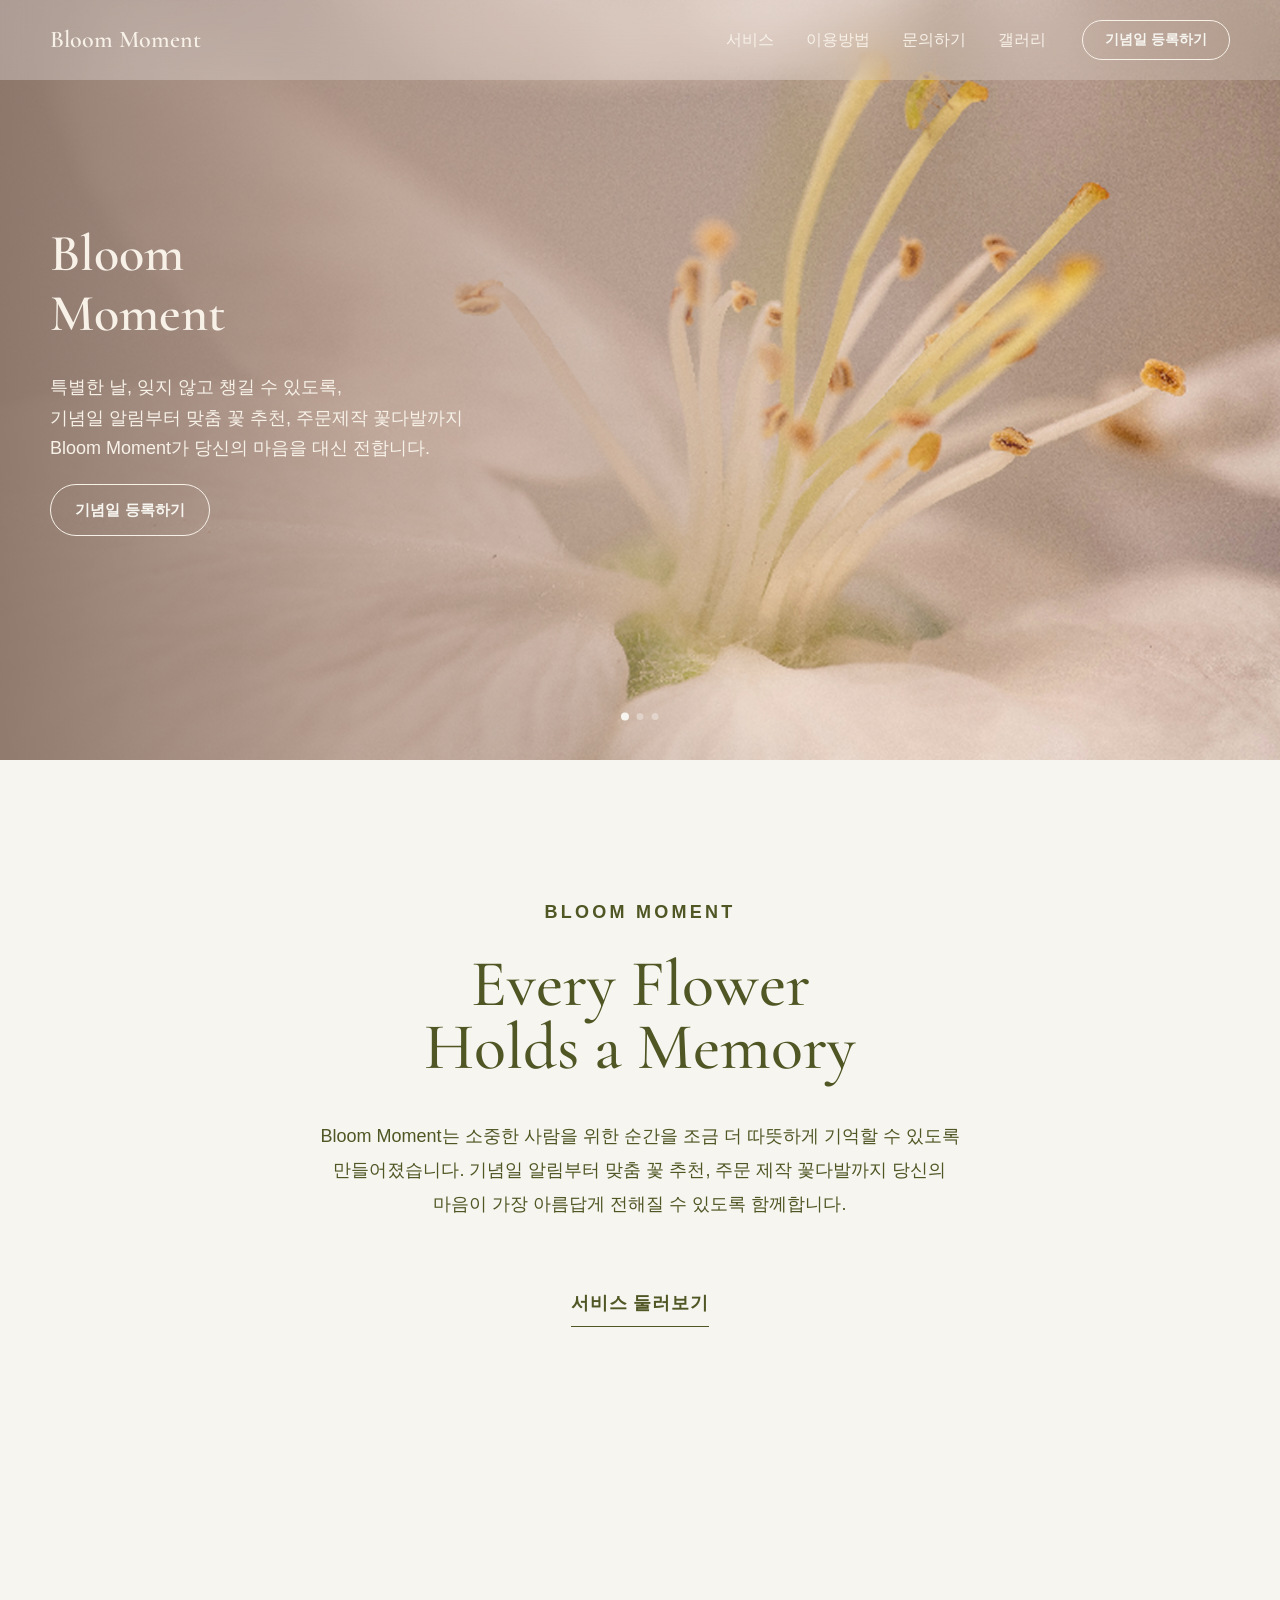
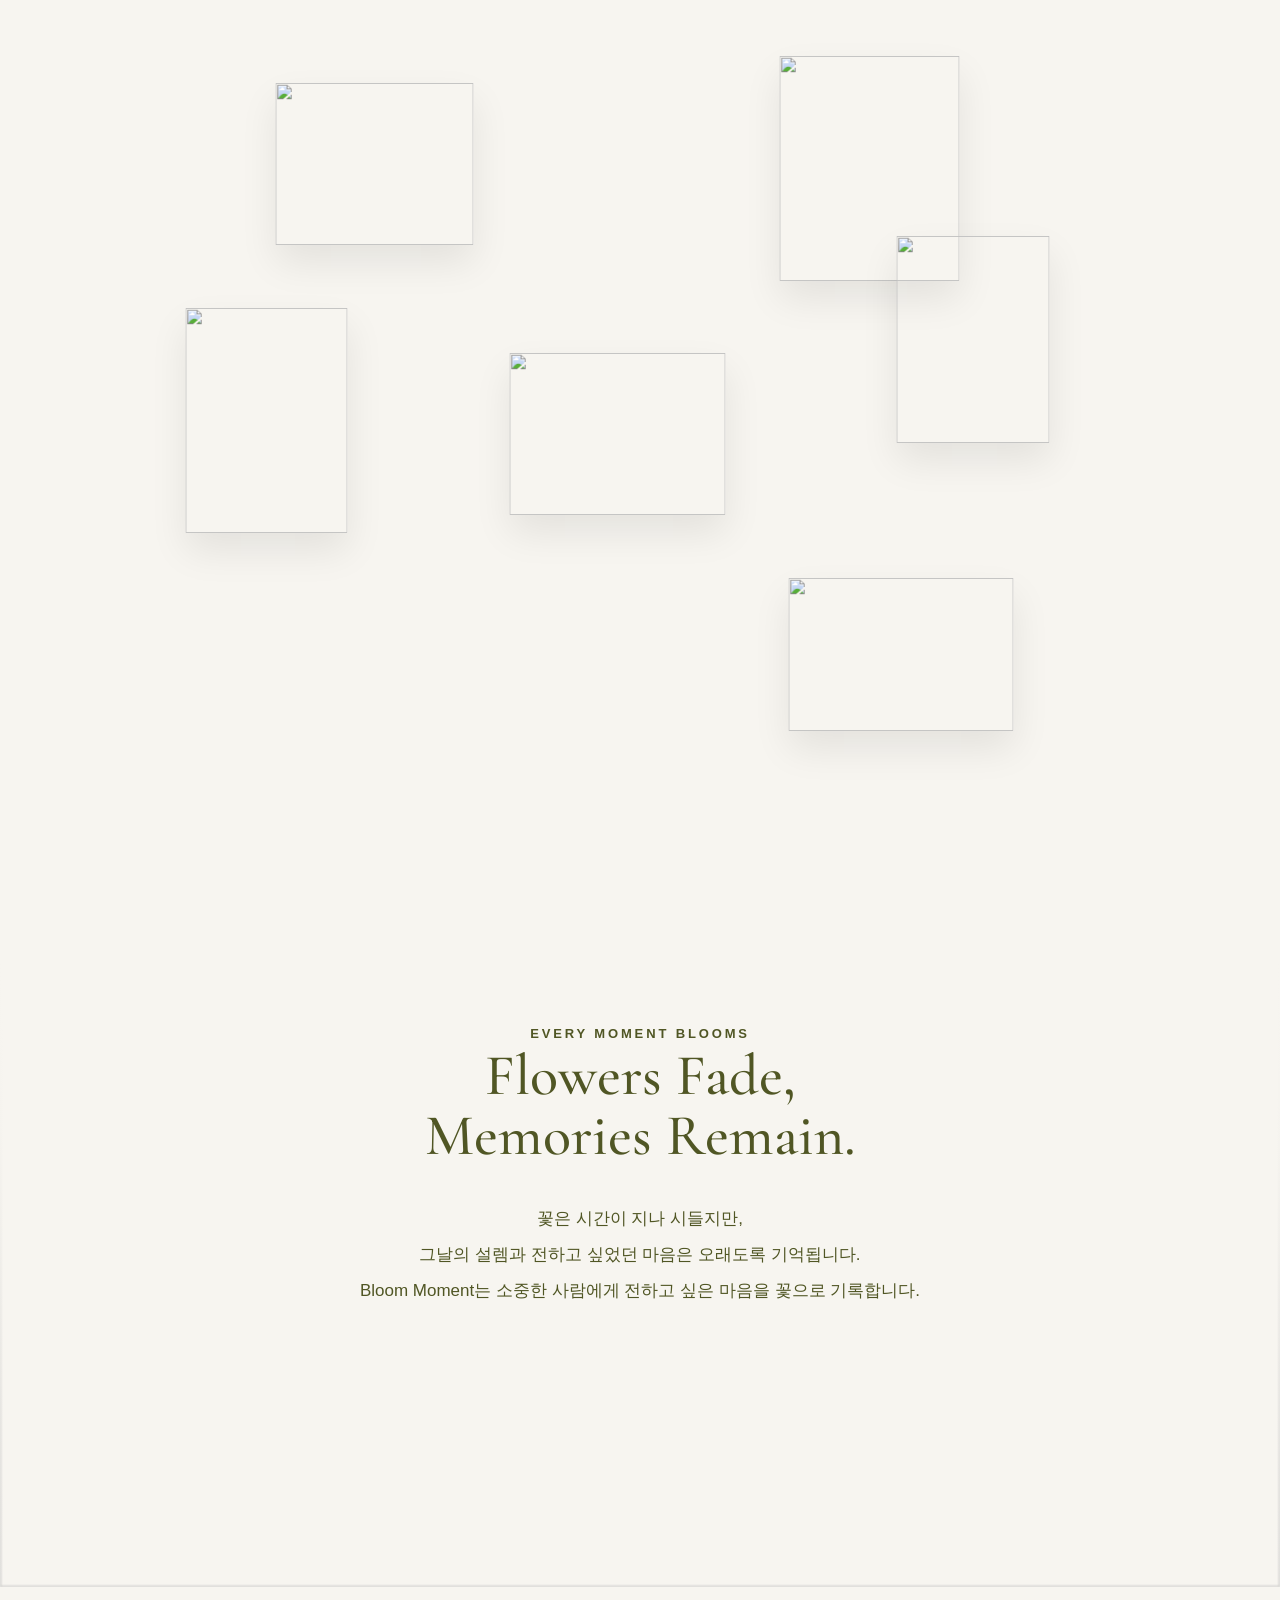
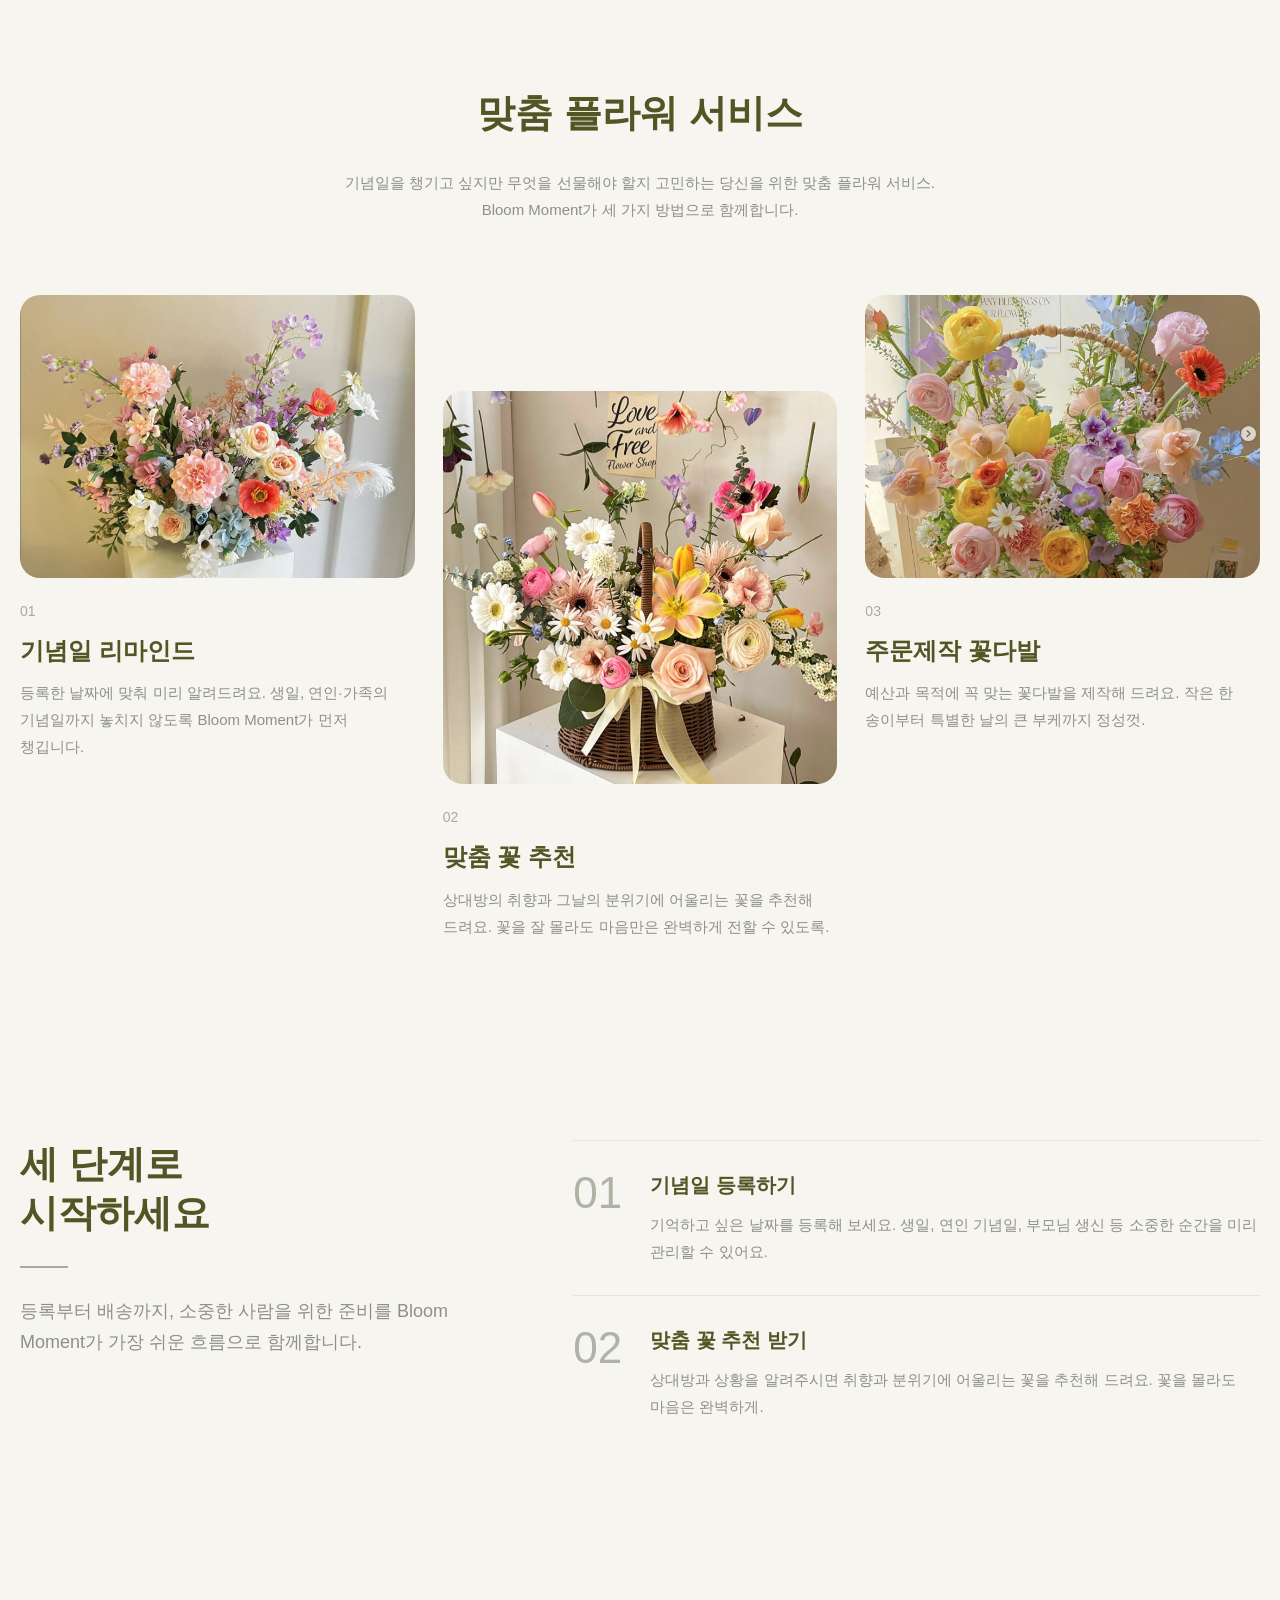
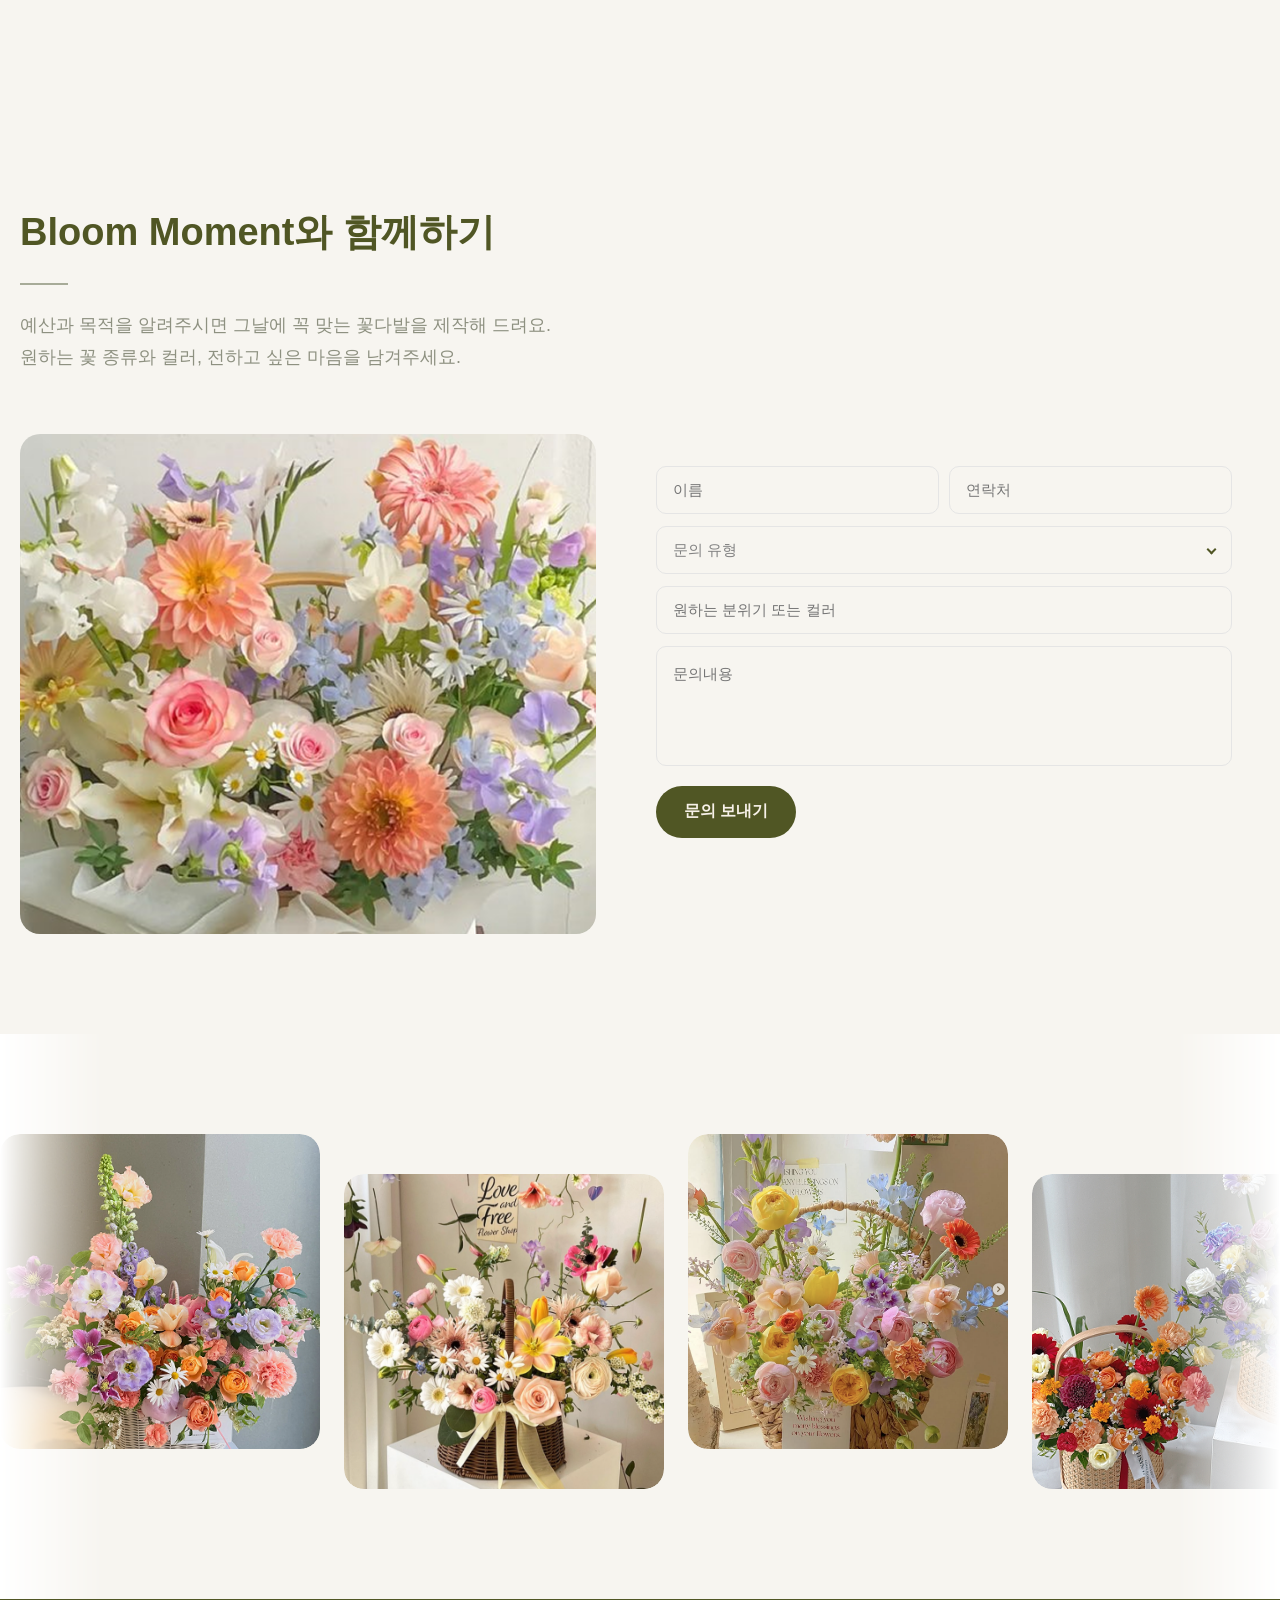
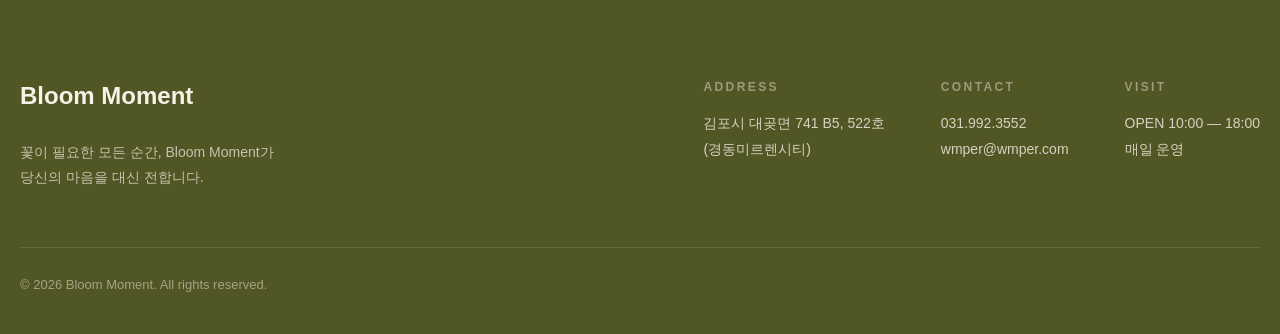
==== commit 595dffb9: "Add files via upload" ====
--- a/bloommoment/bloommoment.html
+++ b/bloommoment/bloommoment.html
@@ -158,13 +158,13 @@
 
     <div class="story-gallery">
 
-        <img src="../bloommoment/img/story1.jpg" class="photo p1" alt="">
-        <img src="../bloommoment/img/story2.jpg" class="photo p2" alt="">
-        <img src="../bloommoment/img/story3.jpg" class="photo p3" alt="">
+        <img src="../bloommoment/img/f4.jpg" class="photo p1" alt="">
+        <img src="../bloommoment/img/f2.png" class="photo p2" alt="">
+        <img src="../bloommoment/img/f5.jpeg" class="photo p3" alt="">
         <img src="../bloommoment/img/story4.jpg" class="photo p4" alt="">
-        <img src="../bloommoment/img/story5.jpg" class="photo p5" alt="">
-        <img src="../bloommoment/img/story6.jpg" class="photo p6" alt="">
-        <img src="../bloommoment/img/story7.jpg" class="photo p7" alt="">
+        <img src="../bloommoment/img/f1.png" class="photo p5" alt="">
+        <img src="../bloommoment/img/f3.png" class="photo p6" alt="">
+        <img src="../bloommoment/img/f6.jpg" class="photo p7" alt="">
 
     </div>
 
@@ -951,6 +951,28 @@
 
 });
 
+// 팡 터지는 효과
+
+const story = document.querySelector(".story-gallery");
+
+const observer = new IntersectionObserver((entries)=>{
+
+    entries.forEach(entry=>{
+
+        if(entry.isIntersecting){
+
+            story.classList.add("show");
+
+        }
+
+    });
+
+},{
+    threshold:.35
+});
+
+observer.observe(story);
+
 // 효과
 
 const processItems = document.querySelectorAll(".process-item");
@@ -1162,6 +1184,7 @@
 }
 
 });
+
 </script>
 
 </body>
--- a/bloommoment/css/bloommoment.css
+++ b/bloommoment/css/bloommoment.css
@@ -32,13 +32,15 @@
 body{
     font-family: 'SUIT Variable', sans-serif;
     color:#3D403B;
+    background-color: F8F1F1;
 }
 
 :root{
-    --color-black:#3D403B;
+    --color-black:#505624;
     --color-white:#F7F1E8;
-    --color-gray: #7D7D78;
-    --color-brown:#8A7665;
+    --color-gray: #8e9181;
+    --color-olive:#505624;
+    --color-vanilla:#F7F5F0;
 }
 
 .inner{
@@ -61,8 +63,8 @@
 
     background:linear-gradient(
         90deg,
-        rgba(255,248,242,.28) 0%,
-        rgba(245,235,226,.18) 100%
+        rgba(255, 255, 255, 0.28) 0%,
+        rgba(255, 255, 255, 0.18) 100%
     );
 
     backdrop-filter:blur(24px);
@@ -81,6 +83,7 @@
 
 .logo{
     font-size:26px;
+    font-family: "Cormorant Garamond", serif;
     font-weight:600;
     color:var(--color-white);
     width:220px;
@@ -94,7 +97,7 @@
 
 header.scrolled .logo a,
 header.scrolled .gnb a{
-    color:#8a7665;
+    color:var(--color-olive);
 }
 
 /* 메뉴 */
@@ -155,7 +158,7 @@
 
 header.scrolled .gnb a::after{
 
-    background:rgba(180,150,124,.7);
+    background:rgba(172, 180, 124, 0.7);
 }
 
 /* 버튼 */
@@ -192,14 +195,14 @@
 
 header.scrolled .btn-register{
 
-    background:#8A7665;
+    background:var(--color-olive);
     color:var(--color-white);
-    border:1px solid #8A7665;
+    border:1px solid var(--color-olive);
 }
 
 header.scrolled .btn-register:hover{
-    background:#725E4C;
-    border-color:#725E4C;
+    background:#3a3f1b;
+    border-color:#3a3f1b;
 }
 
 /* 햄버거 */
@@ -254,7 +257,7 @@
 header.scrolled .menu-btn::before,
 header.scrolled .menu-btn::after,
 header.scrolled .menu-btn span{
-    background:#B4967C;
+    background:var(--color-olive)
 }
 
 .menu-btn::before,
@@ -356,7 +359,7 @@
 
     transform:translateY(-50%);
 
-    color:#B4967C;
+    color:var(--color-olive);
 
     transition:.3s;
 }
@@ -368,14 +371,14 @@
 
 .mobile-menu li:hover a{
 
-    color:#8A7665;
+    color:var(--color-olive);
 }
 
 /* 기념일 등록하기 */
 
 .mobile-menu li.register a{
 
-    color:#8A7665;
+    color:var(--color-olive);
     font-weight:700;
 }
 
@@ -409,10 +412,6 @@
 /* 테블릿 버전 */
 
 @media (max-width:1280px){
-
-    /* .gnb{
-        gap:28px;
-    } */
 
     header .inner{
         padding:0 50px;
@@ -432,7 +431,6 @@
 /* 모바일 버전 */
 
 @media (max-width:768px){
-
     header .inner{
         padding:0 30px;
     }
@@ -451,7 +449,6 @@
         display:block;
         margin-left:auto;
     }
-
 }
 
 /* 히어로 */
@@ -556,15 +553,13 @@
 
 .hero-pagination span.active{
 
-    background:#fff;
+    background:var(--color-vanilla);
 
     transform:scale(1.15);
 }
 
-/* 히어로 아래에서 색 변경 */
-
 header.scrolled ~ .hero .hero-pagination span.active{
-    background:#8A7665;
+    background:var(--color-olive);
 }
 
 .hero-slide{
@@ -616,7 +611,7 @@
     background:transparent;
     border: 1px solid var(--color-white);
 
-    color:#F7F5F0;
+    color:var(--color-vanilla);
 
     transition:.3s;
 
@@ -713,110 +708,86 @@
 
 .brand{
 
-    padding:120px 20px;
-
-    background:#fff;
+    padding:180px 20px;
+
+    background:var(--color-vanilla);
 }
 
 .brand-inner{
 
-    display:flex;
-    align-items:center;
-    justify-content:space-between;
-
     width:100%;
-    max-width:1480px;
-    height:460px;
+    max-width:820px;
 
     margin:0 auto;
-}
-
-.brand-logo{
-
-    width:710px;
-    height:460px;
-
-    display:flex;
-    justify-content:center;
-    align-items:center;
-}
-
-.brand-logo img{
-
-    width:460px;
-    height:460px;
-    object-fit:contain;
-}
-
-.brand-content{
-
-    width:770px;
-    height:460px;
-
-    padding:30px;
-
-    border-left:1px solid #E9E9E9;
-}
-
-.brand-content h2{
-
-    margin-bottom:36px;
-
-    font-size:34px;
+
+    text-align:center;
+}
+
+.brand-label{
+
+    display:block;
+
+    margin-bottom:28px;
+
+    color:var(--color-olive);
+
+    font-size:18px;
     font-weight:700;
 
-    color:var(--color-black);
-}
-
-.brand-sub{
-    margin-bottom:20px;
-
-    font-size:16px;
+    letter-spacing:.18em;
+}
+
+.brand h2{
+
+    margin-bottom:40px;
+
+    font-family:"Cormorant Garamond",serif;
+
+    font-size:82px;
+    line-height:0.95;
+
     font-weight:500;
-    color:var(--color-black);
+
+    color:var(--color-olive);
 }
 
 .brand-desc{
-    margin-bottom:28px;
-
-    font-size:16px;
-    font-weight:500;
+
+    width:100%;
+    max-width:650px;
+
+    margin:0 auto;
+
+    color:var(--color-olive);
+
+    font-size:20px;
     line-height:1.9;
-}
-
-.brand-message{
-    font-size:16px;
-    line-height:1.9;
-    font-weight:500;
-}
-
+    font-weight:400;
+}
 
 .btn-more{
 
-    display:inline-flex;
-    justify-content:center;
-    align-items:center;
-
-    width:140px;
-    height:48px;
-
-    margin-top:3em;
-
-    border-radius:999px;
-
-    background:transparent;
-    border: 1px solid var(--color-brown);
-    color:var(var(--color-brown));
-
-
-    font-size:15px;
+    display:inline-block;
+
+    margin-top:70px;
+
+    padding-bottom:10px;
+
+    color:var(--color-olive);
+
+    font-size:18px;
     font-weight:600;
 
+    letter-spacing:.05em;
+
+    border-bottom:1px solid var(--color-olive);
+
     transition:.3s;
 }
 
 .btn-more:hover{
-    box-shadow: 0 0 10px rgba(83,90,59,.35);
+
+    letter-spacing:.12em;
 }
 
 /* =========================
@@ -824,55 +795,20 @@
 ========================= */
 
 @media (max-width:1280px){
-
     .brand{
-        padding:100px 20px;
-    }
-
-    .brand-inner{
-        max-width:100%;
-        height:auto;
-        gap:50px;
-    }
-
-    .brand-logo{
-        width:45%;
-        height:auto;
-    }
-
-    .brand-logo img{
-        width:100%;
-        max-width:380px;
-        height:auto;
-    }
-
-    .brand-content{
-        width:55%;
-        height:auto;
-
-        padding:20px 0 20px 40px;
-    }
-
-    .brand-content::before{
-        height:100%;
-    }
-
-    .brand-content h2{
-        font-size:30px;
-        margin-bottom:28px;
-    }
-
-    .brand-sub,
-    .brand-desc,
-    .brand-message{
-        font-size:15px;
-        line-height:1.8;
-    }
-
-    .btn-more{
-        margin-top:24px;
-    }
-
+
+        padding:140px 30px;
+    }
+
+    .brand h2{
+
+        font-size:66px;
+    }
+
+    .brand-desc{
+
+        font-size:18px;
+    }
 }
 
 /* =========================
@@ -880,55 +816,368 @@
 ========================= */
 
 @media (max-width:768px){
-
     .brand{
-        padding:80px 20px;
-    }
-
-    .brand-inner{
-        flex-direction:column;
-        align-items:center;
-        gap:48px;
-    }
-
-    .brand-logo{
-        width:100%;
-        justify-content:center;
-    }
-
-    .brand-logo img{
-        width:260px;
-        height:auto;
-    }
-
-    .brand-content{
-        width:100%;
-
-        padding:0;
-
-        border-left:none;
-        text-align:center;
-    }
-
-    .brand-content::before{
-        display:none;
-    }
-
-    .brand-content h2{
-        font-size:28px;
+
+        padding:100px 24px;
+    }
+
+    .brand-label{
+
+        font-size:14px;
+        margin-bottom:18px;
+    }
+
+    .brand h2{
+
+        font-size:44px;
+        line-height:1.05;
+
         margin-bottom:24px;
     }
 
-    .brand-sub,
-    .brand-desc,
-    .brand-message{
+    .brand-desc{
+
         font-size:15px;
-        line-height:1.8;
+        line-height:1.9;
     }
 
     .btn-more{
-        margin-top:24px;
-    }
+
+        margin-top:40px;
+
+        font-size:15px;
+    }
+}
+
+/*==========================
+브랜드 스토리
+==========================*/
+
+.brand-story{
+
+    padding:180px 0 0;
+
+    background-color: var(--color-vanilla);
+
+}
+
+
+/*==========================
+사진
+==========================*/
+
+.story-gallery{
+
+    position:relative;
+
+    width:100%;
+    max-width:1050px;
+    height:720px;
+
+    margin:0 auto 180px;
+
+}
+
+.story-gallery img{
+
+    position:absolute;
+
+    object-fit:cover;
+
+    box-shadow:0 20px 40px rgba(0,0,0,.08);
+
+    transition:.4s;
+}
+
+.story-gallery img:hover{
+
+    transform:translateY(-12px);
+
+}
+
+
+/* 각각 위치 */
+
+.p1{
+
+    width:220px;
+    height:180px;
+
+    left:120px;
+    top:0;
+
+}
+
+.p2{
+
+    width:200px;
+    height:250px;
+
+    right:170px;
+    top:-30px;
+
+}
+
+.p3{
+
+    width:170px;
+    height:230px;
+
+    right:70px;
+    top:170px;
+
+}
+
+.p4{
+
+    width:180px;
+    height:250px;
+
+    left:20px;
+    top:250px;
+
+}
+
+.p5{
+
+    width:240px;
+    height:180px;
+
+    left:380px;
+    top:300px;
+
+}
+
+.p6{
+
+    width:250px;
+    height:170px;
+
+    right:110px;
+    bottom:0;
+
+}
+
+
+/*==========================
+Letter
+==========================*/
+
+.story-letter{
+
+    position:relative;
+
+    width:100%;
+    height:700px;
+
+    overflow:hidden;
+
+}
+
+
+.story-letter img{
+
+    width:100%;
+    height:100%;
+
+    object-fit:cover;
+
+    filter:
+
+        brightness(.95)
+        saturate(.85)
+        blur(1.2px);
+
+}
+
+
+/* 배경 그라데이션 */
+
+.story-letter::before{
+
+    content:"";
+
+    position:absolute;
+    inset:0;
+
+    z-index:1;
+
+    background:linear-gradient(
+
+        to bottom,
+
+        #F7F5F0 0%,
+        rgba(247,245,240,1) 10%,
+        rgba(247,245,240,.98) 22%,
+        rgba(247,245,240,.92) 35%,
+        rgba(247,245,240,.75) 48%,
+        rgba(247,245,240,.50) 62%,
+        rgba(247,245,240,.22) 78%,
+        rgba(247,245,240,0) 100%
+
+    );
+
+}
+
+
+/* 가운데 */
+
+.story-overlay{
+
+    position:absolute;
+
+    left:50%;
+    top:40%;
+
+    transform:translate(-50%,-50%);
+
+    text-align:center;
+
+    width:100%;
+    max-width:760px;
+
+    z-index:2;
+
+}
+
+
+.story-overlay span{
+
+    display:block;
+
+    margin-bottom:2px;
+
+    font-size:13px;
+
+    letter-spacing:.22em;
+
+    color:var(--color-olive);
+
+    font-weight:600;
+
+}
+
+
+.story-overlay h2{
+
+    margin-bottom:34px;
+
+    font-size:72px;
+
+    line-height:1.05;
+
+    font-family:"Cormorant Garamond", serif;
+
+    font-weight:500;
+
+    color:var(--color-olive);
+
+}
+
+
+.story-overlay p{
+
+    font-size:19px;
+
+    line-height:2.1;
+
+    color:var(--color-olive
+    );
+
+}
+
+
+/* =========================
+테블릿
+========================= */
+@media (max-width:1280px){
+
+.story-gallery{
+
+    transform:scale(.9);
+
+    margin-bottom:120px;
+
+}
+
+.story-overlay h2{
+
+    font-size:58px;
+
+}
+
+.story-overlay p{
+
+    font-size:17px;
+
+}
+
+}
+
+/* =========================
+모바일
+========================= */
+
+@media (max-width:768px){
+
+.story-gallery{
+
+    display:grid;
+
+    grid-template-columns:repeat(2,1fr);
+
+    gap:18px;
+
+    height:auto;
+
+    max-width:360px;
+
+    margin:0 auto 80px;
+
+}
+
+.story-gallery img{
+
+    position:static;
+
+    width:100%;
+    height:220px;
+
+}
+
+.story-letter{
+
+    height:520px;
+
+}
+
+.story-overlay{
+
+    width:90%;
+
+}
+
+.story-overlay span{
+
+    font-size:11px;
+
+}
+
+.story-overlay h2{
+
+    font-size:38px;
+
+    margin-bottom:20px;
+
+}
+
+.story-overlay p{
+
+    font-size:15px;
+
+    line-height:1.9;
+
+}
 
 }
 
@@ -940,7 +1189,7 @@
 
     padding:120px 20px;
 
-    background: #fff;
+    background: var(--color-vanilla);
 }
 
 .service-inner{
@@ -979,6 +1228,7 @@
 
     font-size:16px;
     line-height:1.8;
+    color: var(--color-gray);
 }
 
 /* 리스트 */
@@ -1073,7 +1323,6 @@
 ========================= */
 
 @media (max-width:1280px){
-
     .service{
         padding:100px 20px;
     }
@@ -1116,7 +1365,6 @@
         font-size:15px;
         line-height:1.8;
     }
-
 }
 
 /* =========================
@@ -1124,7 +1372,6 @@
 ========================= */
 
 @media (max-width:768px){
-
     .service{
         padding:80px 20px;
     }
@@ -1187,7 +1434,6 @@
         font-size:15px;
         line-height:1.8;
     }
-
 }
 
 /* ===========================
@@ -1198,7 +1444,7 @@
 
     padding:120px 30px;
 
-    background:var(--color-white);
+    background:var(--color-vanilla);
 
 }
 
@@ -1341,7 +1587,6 @@
 ========================= */
 
 @media (max-width:1280px){
-
     .process{
         padding:100px 20px;
     }
@@ -1389,7 +1634,6 @@
         font-size:15px;
         line-height:1.8;
     }
-
 }
 
 /* =========================
@@ -1397,7 +1641,6 @@
 ========================= */
 
 @media (max-width:768px){
-
     .process{
         padding:80px 20px;
     }
@@ -1448,7 +1691,6 @@
         font-size:14px;
         line-height:1.7;
     }
-
 }
 
 /* =========================
@@ -1459,7 +1701,7 @@
 
     padding:120px 20px;
 
-    background:#fff;
+    background:var(--color-vanilla);
 }
 
 .order-inner{
@@ -1614,7 +1856,7 @@
 .order-form input:focus,
 .order-form textarea:focus{
 
-    border-color:#8a766593;
+    border-color:var(--color-olive);
 }
 
 /* ===========================
@@ -1634,7 +1876,7 @@
     border:1px solid #E5E5E5;
     border-radius:10px;
 
-    background:#fff;
+    background:var(--color-vanilla);
 
     display:flex;
     align-items:center;
@@ -1649,7 +1891,7 @@
 }
 
 .dropdown-btn:hover{
-    border-color:#8a7665;
+    border-color:var(--color-olive);
 }
 
 .dropdown-btn::after{
@@ -1658,15 +1900,15 @@
     width:10px;
     height:10px;
 
-    border-right:2px solid #8a7665;
-    border-bottom:2px solid #8a7665;
+    border-right:2px solid var(--color-olive);
+    border-bottom:2px solid var(--color-olive);
 
     transform:rotate(45deg);
     transition:.3s;
 }
 
 .dropdown.is-open .dropdown-btn{
-    border-color:#8a7665;
+    border-color:var(--color-olive);
 }
 
 .dropdown.is-open .dropdown-btn::after{
@@ -1684,7 +1926,7 @@
 
     width:100%;
 
-    background:#fff;
+    background:var(--color-vanilla);
 
     border:1px solid #E5E5E5;
     border-radius:10px;
@@ -1719,8 +1961,8 @@
 
 .dropdown-list li:hover{
 
-    background:#F7F1E8;
-    color:#8a7665;
+    background:var(--color-vanilla);
+    color:var(--color-olive);
 }
 
 
@@ -1734,9 +1976,8 @@
     border:none;
     border-radius:999px;
 
-    background:var(--color-brown);
-    color:#ffffff;
-    border: 1px solid var(--color-brown);
+    background:var(--color-olive);
+    color:var(--color-white);
 
     font-size:16px;
     font-weight:600;
@@ -1747,8 +1988,8 @@
 }
 
 .btn-submit:hover{
-    box-shadow: 0 0 10px rgba(0,0,0,.35);
-    border-color: rgba(255,255,255,0.1);
+    background:#3a3f1b;
+    color:var(--color-white);
 }
 
 /* 팝업창 */
@@ -1784,7 +2025,7 @@
 
     padding:40px;
 
-    background:#fff;
+    background:var(--color-vanilla);
 
     border-radius:20px;
 
@@ -1804,9 +2045,9 @@
 
     border-radius:50%;
 
-    background:#8a7665;
-
-    color:#fff;
+    background:var(--color-olive);
+
+    color:var(--color-vanilla);
 
     display:flex;
     justify-content:center;
@@ -1824,7 +2065,7 @@
 
 .modal-box p{
 
-    color:#81847F;
+    color:var(--color-gray);
 
     line-height:1.7;
 
@@ -1841,9 +2082,9 @@
 
     border-radius:999px;
 
-    background:#8a7665;
-
-    color:#fff;
+    background:var(--color-olive);
+
+    color:var(--color-vanilla);
 
     cursor:pointer;
 }
@@ -2133,7 +2374,7 @@
 
     padding:120px 0;
 
-    background:var(--color-white);
+    background:var(--color-vanilla);
 
     overflow:hidden;
 }
@@ -2236,7 +2477,7 @@
     width:100%;
     max-width:460px;
 
-    background:#fff;
+    background:var(--color-vanilla);
 
     border-radius:22px;
 
@@ -2284,7 +2525,7 @@
     font-size:26px;
     font-weight:600;
 
-    color:#222;
+    color:var(--color-olive);
 
     margin-bottom:10px;
 
@@ -2299,7 +2540,7 @@
 
     letter-spacing:.08em;
 
-    color:#8A7665;
+    color:var(--color-olive);
 
     margin-bottom:20px;
 }
@@ -2321,9 +2562,9 @@
 
     border-radius:999px;
 
-    background:#F7F1E8;
-
-    color:#8A7665;
+    background:var(--color-olive);
+
+    color:var(--color-white);
 
     font-size:13px;
     font-weight:600;
@@ -2336,7 +2577,7 @@
 
     line-height:1.8;
 
-    color:#666;
+    color:var(--color-gray);
 }
 
 /* 닫기 버튼 */
@@ -2356,7 +2597,7 @@
 
     background:rgba(255,255,255,.92);
 
-    color:#8A7665;
+    color:var(--color-olive);
 
     font-size:28px;
 
@@ -2369,9 +2610,9 @@
 
 .gallery-close:hover{
 
-    background:#8A7665;
-
-    color:#fff;
+    background:var(--color-olive);
+
+    color:var(--color-white);
 
     transform:rotate(90deg);
 }
@@ -2447,7 +2688,7 @@
 
     font-size:34px;
 
-    color:#fff;
+    color:var(--color-white);
 
     transform:translateY(10px);
 
@@ -2458,7 +2699,7 @@
 
 .gallery-overlay p{
 
-    color:#fff;
+    color:var(--color-white);
 
     font-size:15px;
     font-weight:500;
@@ -2877,7 +3118,7 @@
 
     padding:80px 20px 40px;
 
-    background:var(--color-brown);
+    background:var(--color-olive);
 }
 
 .footer-inner{
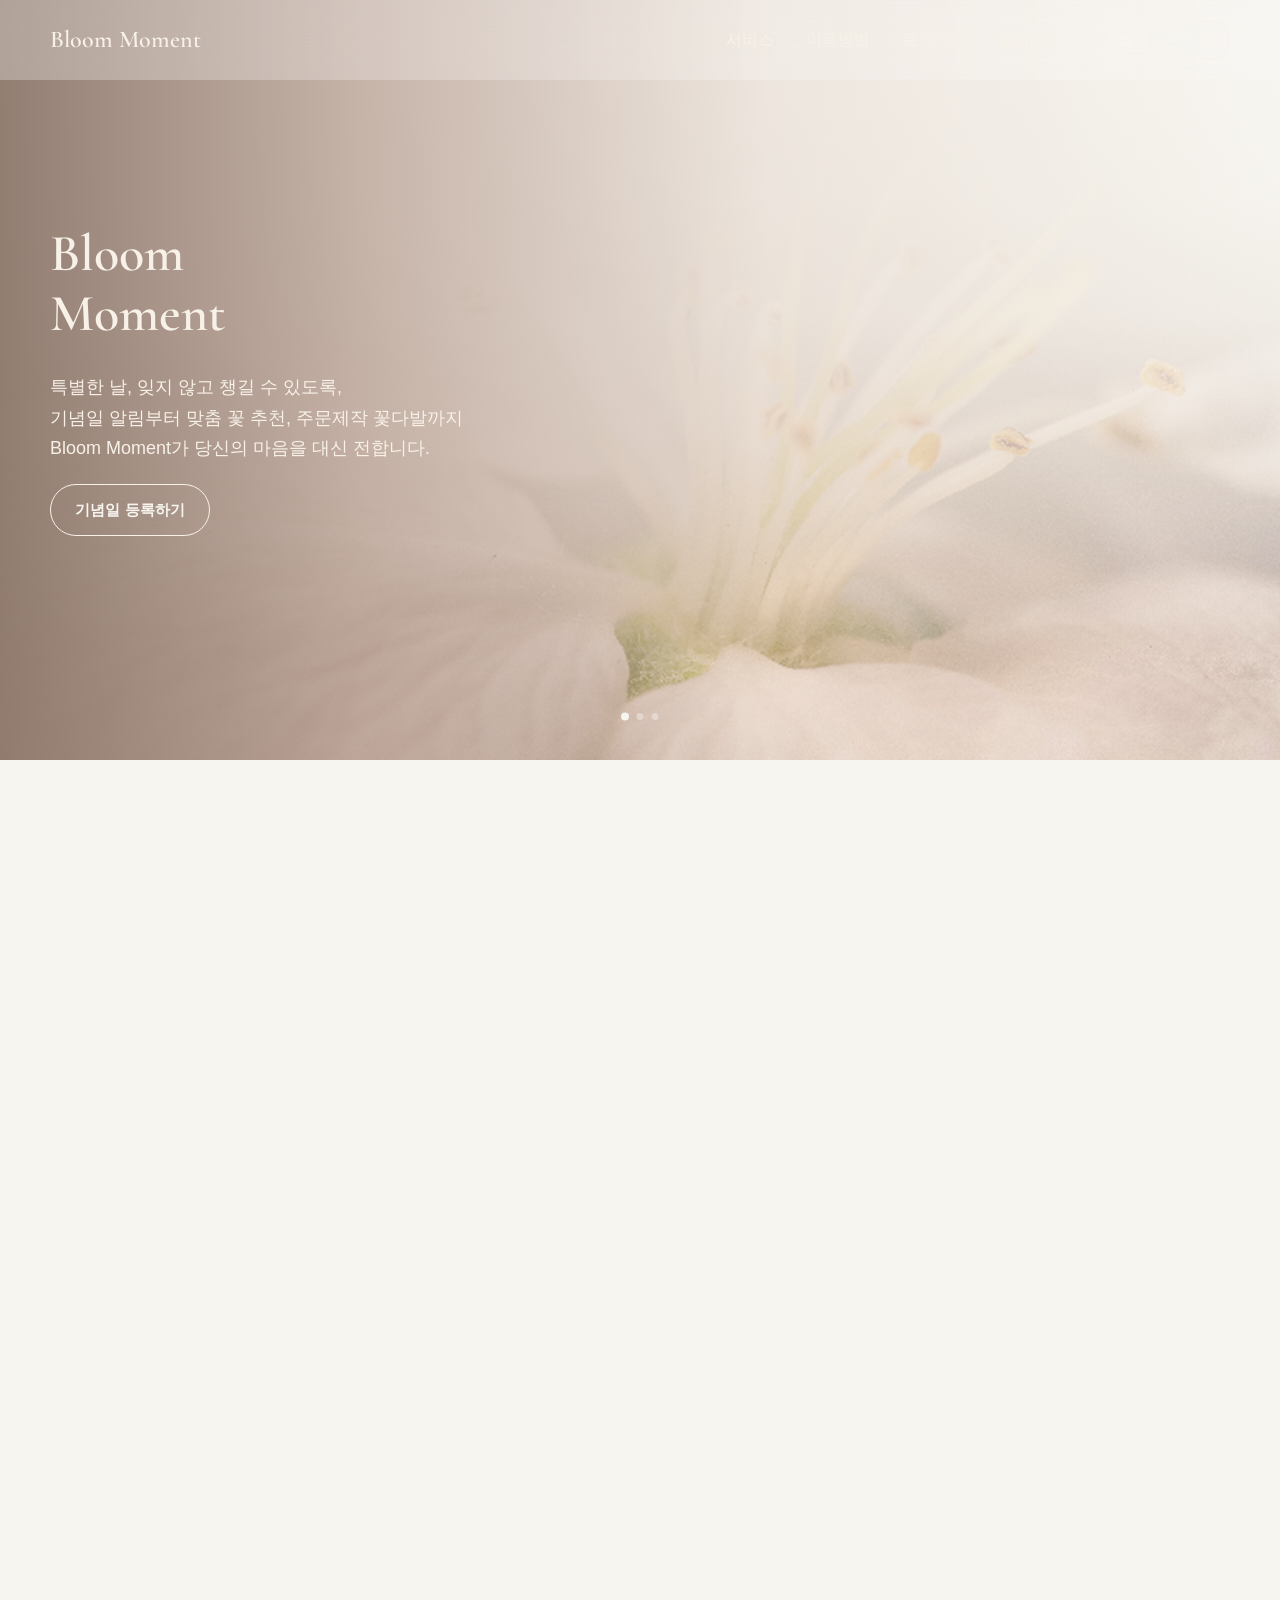
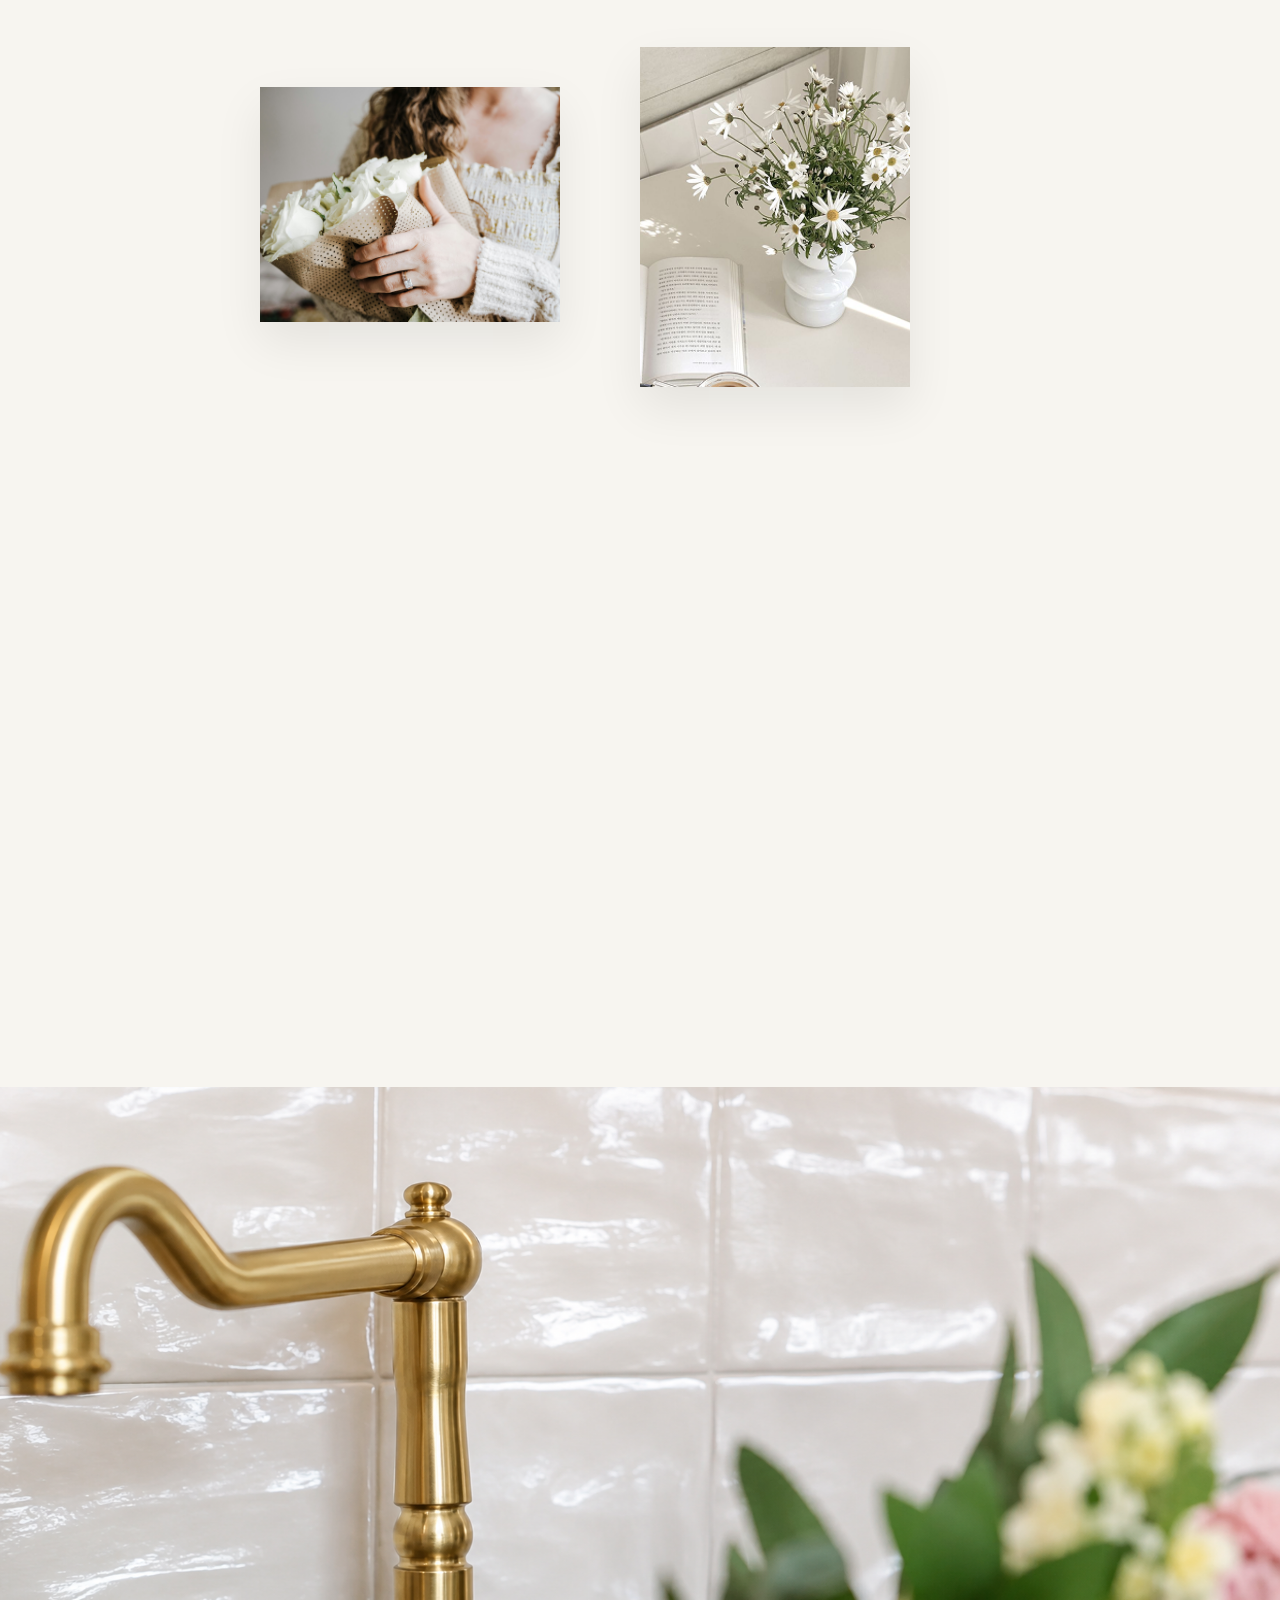
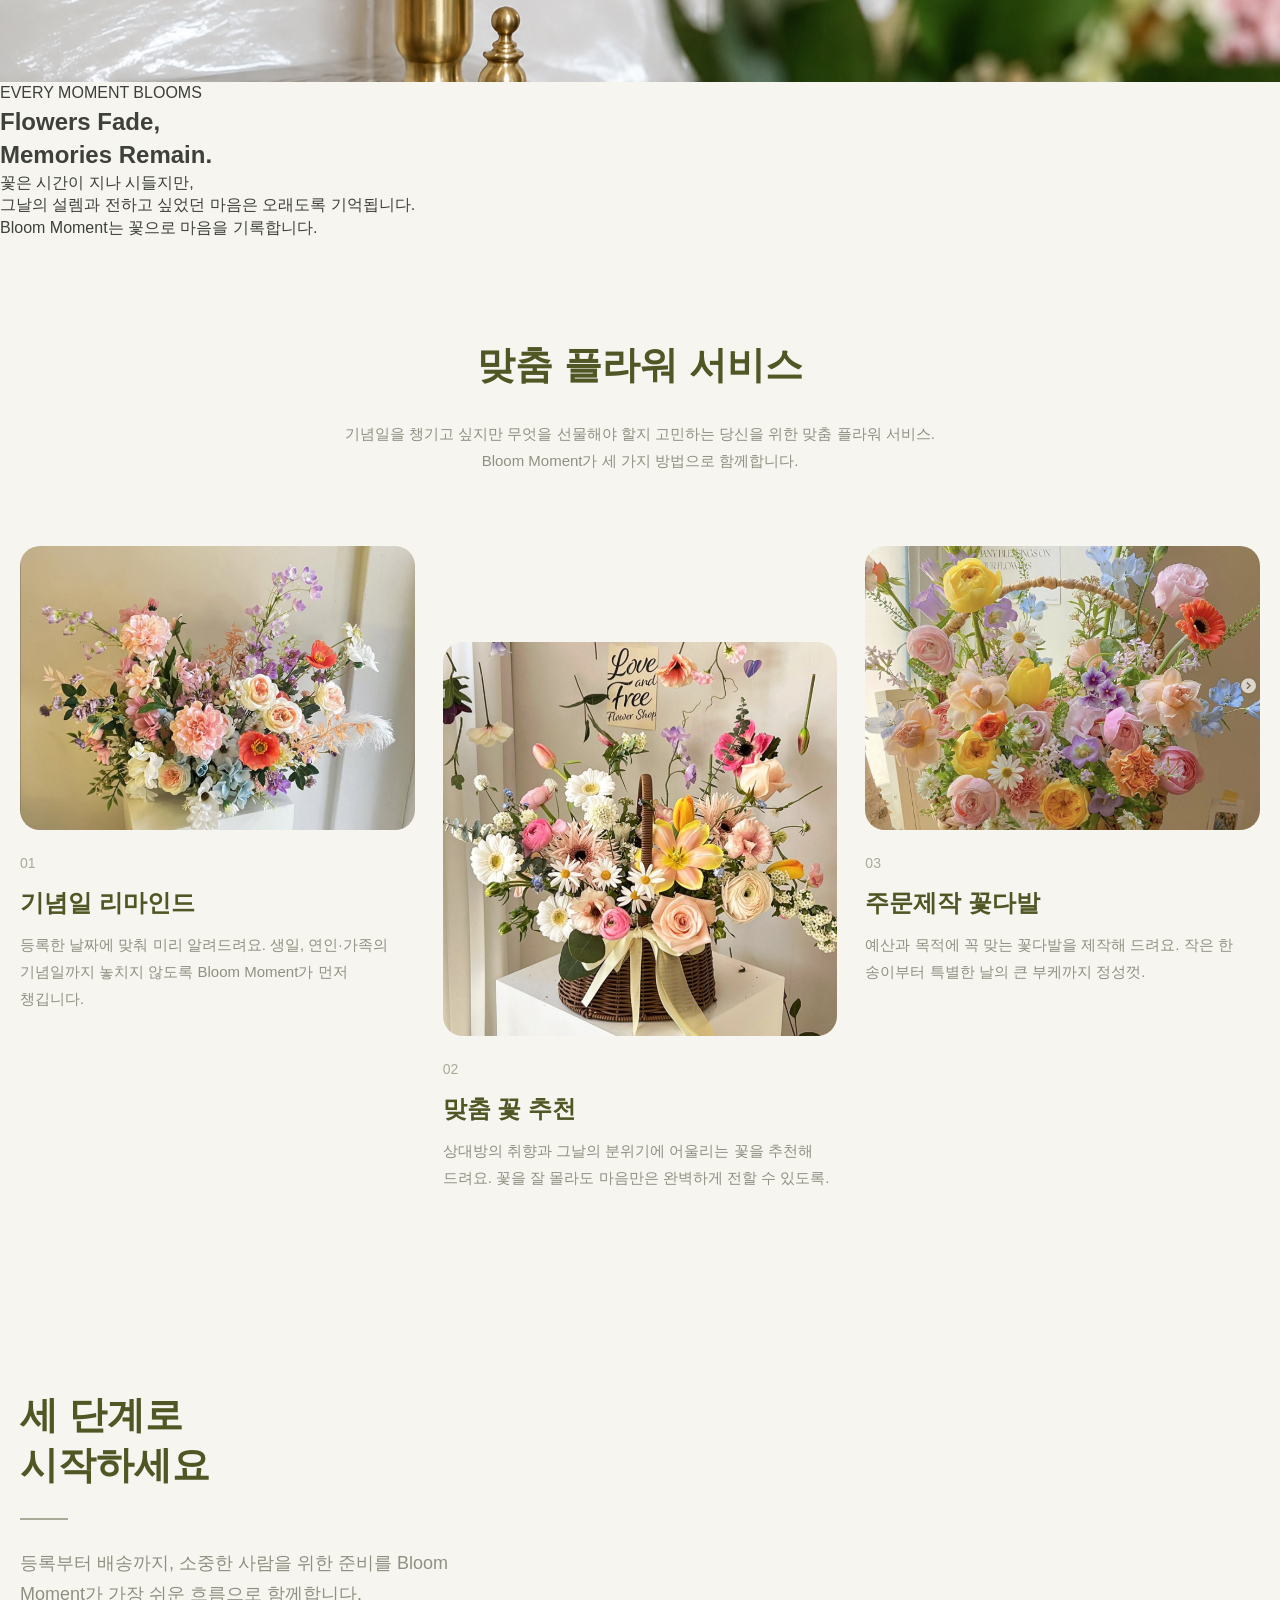
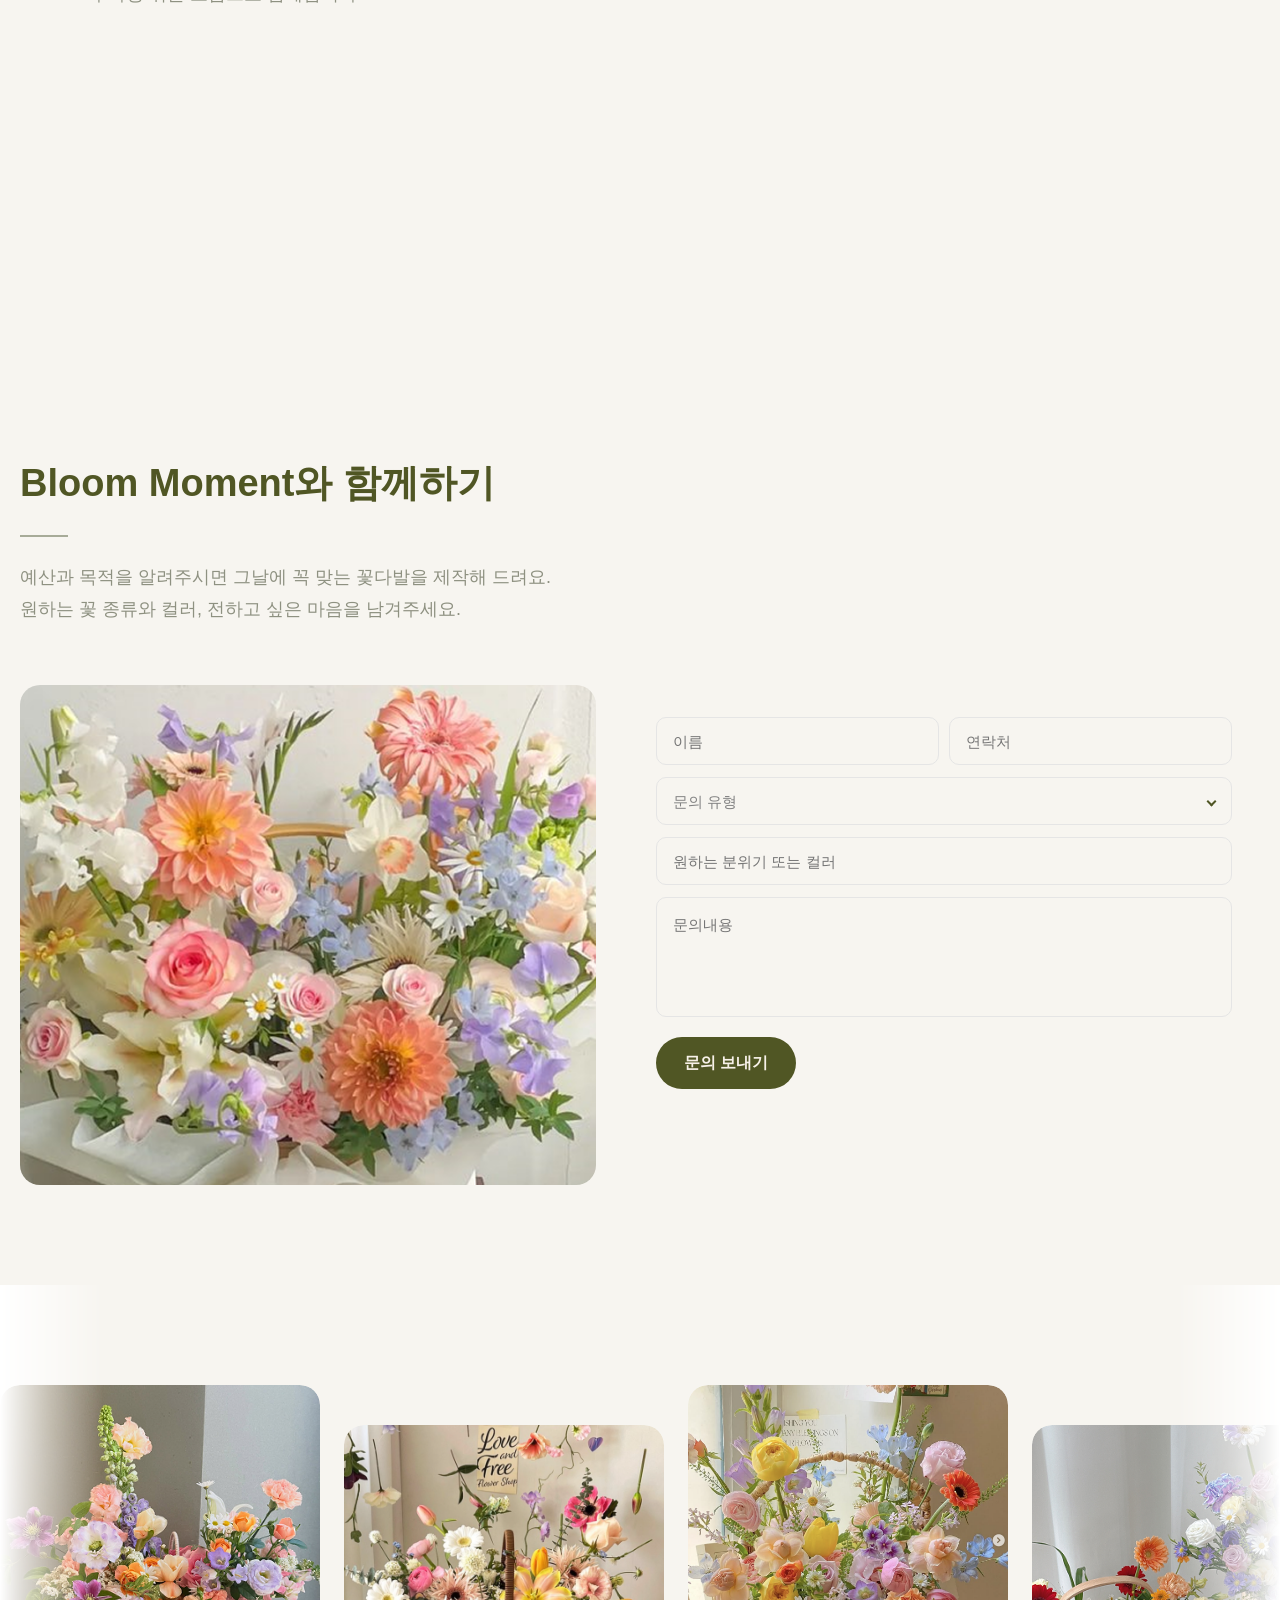
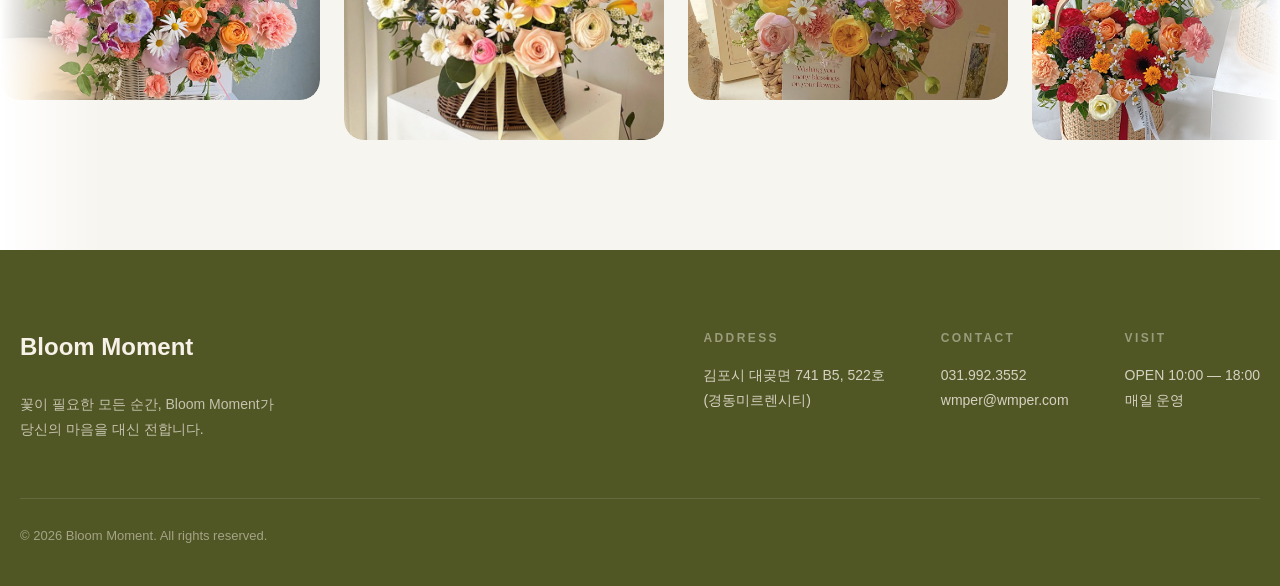
==== commit 4de2f98b: "Add files via upload" ====
--- a/bloommoment/bloommoment.html
+++ b/bloommoment/bloommoment.html
@@ -158,39 +158,30 @@
 
     <div class="story-gallery">
 
-        <img src="../bloommoment/img/f4.jpg" class="photo p1" alt="">
-        <img src="../bloommoment/img/f2.png" class="photo p2" alt="">
-        <img src="../bloommoment/img/f5.jpeg" class="photo p3" alt="">
-        <img src="../bloommoment/img/story4.jpg" class="photo p4" alt="">
-        <img src="../bloommoment/img/f1.png" class="photo p5" alt="">
-        <img src="../bloommoment/img/f3.png" class="photo p6" alt="">
-        <img src="../bloommoment/img/f6.jpg" class="photo p7" alt="">
-
-    </div>
-
-
-    <!-- 브랜드 문구 -->
+        <img src="../bloommoment/img/f4.jpg" class="p1" alt="">
+        <img src="../bloommoment/img/f2.png" class="p2" alt="">
+        <img src="../bloommoment/img/f5.jpeg" class="p3" alt="">
+        <img src="../bloommoment/img/story4.jpg" class="p4" alt="">
+        <img src="../bloommoment/img/f1.png" class="p5" alt="">
+        <img src="../bloommoment/img/f3.png" class="p6" alt="">
+        <img src="../bloommoment/img/f6.jpg" class="p7" alt="">
+
+    </div>
 
     <div class="story-letter">
 
         <img src="../bloommoment/img/0.png" alt="">
 
-        <div class="story-overlay">
+        <div class="story-content">
 
             <span>EVERY MOMENT BLOOMS</span>
 
-            <h2>
-                Flowers Fade,<br>
-                Memories Remain.
-            </h2>
+            <h2>Flowers Fade,<br>Memories Remain.</h2>
 
             <p>
                 꽃은 시간이 지나 시들지만,<br>
                 그날의 설렘과 전하고 싶었던 마음은 오래도록 기억됩니다.<br>
-
-                Bloom Moment는
-                소중한 사람에게 전하고 싶은 마음을
-                꽃으로 기록합니다.
+                Bloom Moment는 꽃으로 마음을 기록합니다.
             </p>
 
         </div>
--- a/bloommoment/css/bloommoment.css
+++ b/bloommoment/css/bloommoment.css
@@ -871,8 +871,8 @@
     position:relative;
 
     width:100%;
-    max-width:1050px;
-    height:720px;
+    max-width:1600px;
+    height:1200px;
 
     margin:0 auto 180px;
 
@@ -884,109 +884,134 @@
 
     object-fit:cover;
 
-    box-shadow:0 20px 40px rgba(0,0,0,.08);
-
-    transition:.4s;
+    box-shadow:0 20px 45px rgba(0,0,0,.08);
+
+    transition:.45s ease;
+
+    opacity:0;
+
+    transform:
+        translate(-50%, -50%)
+        scale(.6);
+
+    left:50%;
+    top:50%;
+
+    transition:
+        transform 1.2s cubic-bezier(.22,1,.36,1),
+        opacity .8s;
+
 }
 
 .story-gallery img:hover{
 
-    transform:translateY(-12px);
-
-}
-
-
-/* 각각 위치 */
-
+    transform:translateY(-12px) scale(1.03);
+
+    box-shadow:0 30px 60px rgba(0,0,0,.12);
+
+}
+
+/* 스크롤 */
+
+.story-gallery.show .p1{
+
+    opacity:1;
+    transform:none;
+
+    left:170px;
+    top:40px;
+
+}
+
+.story-gallery.show .p2{
+
+    opacity:1;
+    transform:none;
+
+    right:250px;
+    top:0;
+
+}
+
+/* 나머지도 동일 */
+
+
+/* 좌측 위 */
 .p1{
 
-    width:220px;
-    height:180px;
-
-    left:120px;
+    width:380px;
+    height:300px;
+
+    left:170px;
+    top:40px;
+
+}
+
+/* 우측 위 */
+.p2{
+
+    width:340px;
+    height:430px;
+
+    right:250px;
     top:0;
 
 }
 
-.p2{
-
-    width:200px;
-    height:250px;
-
-    right:170px;
-    top:-30px;
-
-}
-
+/* 우측 중간 */
 .p3{
 
-    width:170px;
-    height:230px;
-
-    right:70px;
-    top:170px;
-
-}
-
+    width:300px;
+    height:400px;
+
+    right:90px;
+    top:300px;
+
+}
+
+/* 좌측 중간 */
 .p4{
 
-    width:180px;
-    height:250px;
-
-    left:20px;
-    top:250px;
-
-}
-
+    width:320px;
+    height:450px;
+
+    left:40px;
+    top:470px;
+
+}
+
+/* 가운데 메인 */
 .p5{
 
-    width:240px;
-    height:180px;
-
-    left:380px;
-    top:300px;
-
-}
-
+    width:500px;
+    height:340px;
+
+    left:520px;
+    top:520px;
+
+    z-index:3;
+
+}
+
+/* 우측 아래 */
 .p6{
 
-    width:250px;
-    height:170px;
-
-    right:110px;
-    bottom:0;
-
-}
-
-
-/*==========================
-Letter
-==========================*/
-
-.story-letter{
-
-    position:relative;
-
-    width:100%;
-    height:700px;
-
-    overflow:hidden;
-
-}
-
-
-.story-letter img{
-
-    width:100%;
-    height:100%;
-
-    object-fit:cover;
-
-    filter:
-
-        brightness(.95)
-        saturate(.85)
-        blur(1.2px);
+    width:420px;
+    height:290px;
+
+    right:160px;
+    bottom:20px;
+
+}
+
+/* 좌측 아래 */
+.p7{
+
+    width:280px;
+    height:360px;
+
+    left:240px;
+    bottom:50px;
 
 }
 
@@ -1090,28 +1115,94 @@
 /* =========================
 테블릿
 ========================= */
+
 @media (max-width:1280px){
 
 .story-gallery{
 
-    transform:scale(.9);
-
-    margin-bottom:120px;
-
-}
-
-.story-overlay h2{
-
-    font-size:58px;
-
-}
-
-.story-overlay p{
-
-    font-size:17px;
-
-}
-
+    max-width:1100px;
+    height:900px;
+
+    margin:0 auto 140px;
+
+}
+
+/* 좌측 위 */
+.p1{
+
+    width:300px;
+    height:235px;
+
+    left:120px;
+    top:30px;
+
+}
+
+/* 우측 위 */
+.p2{
+
+    width:270px;
+    height:340px;
+
+    right:170px;
+    top:0;
+
+}
+
+/* 우측 중간 */
+.p3{
+
+    width:240px;
+    height:320px;
+
+    right:60px;
+    top:240px;
+
+}
+
+/* 좌측 중간 */
+.p4{
+
+    width:260px;
+    height:360px;
+
+    left:20px;
+    top:360px;
+
+}
+
+/* 가운데 */
+.p5{
+
+    width:390px;
+    height:270px;
+
+    left:360px;
+    top:400px;
+
+}
+
+/* 우측 아래 */
+.p6{
+
+    width:320px;
+    height:220px;
+
+    right:100px;
+    bottom:20px;
+
+}
+
+/* 좌측 아래 */
+.p7{
+
+    width:220px;
+    height:280px;
+
+    left:170px;
+    bottom:30px;
+
+}
 }
 
 /* =========================
@@ -1122,63 +1213,89 @@
 
 .story-gallery{
 
-    display:grid;
-
-    grid-template-columns:repeat(2,1fr);
-
-    gap:18px;
-
-    height:auto;
-
-    max-width:360px;
-
-    margin:0 auto 80px;
-
-}
-
-.story-gallery img{
-
-    position:static;
-
-    width:100%;
-    height:220px;
-
-}
-
-.story-letter{
-
-    height:520px;
-
-}
-
-.story-overlay{
-
-    width:90%;
-
-}
-
-.story-overlay span{
-
-    font-size:11px;
-
-}
-
-.story-overlay h2{
-
-    font-size:38px;
-
-    margin-bottom:20px;
-
-}
-
-.story-overlay p{
-
-    font-size:15px;
-
-    line-height:1.9;
-
-}
-
+    max-width:100%;
+    height:640px;
+
+    margin:0 auto 100px;
+
+}
+
+/* 좌측 위 */
+.p1{
+
+    width:180px;
+    height:140px;
+
+    left:30px;
+    top:10px;
+
+}
+
+/* 우측 위 */
+.p2{
+
+    width:160px;
+    height:210px;
+
+    right:35px;
+    top:0;
+
+}
+
+/* 우측 중간 */
+.p3{
+
+    width:140px;
+    height:190px;
+
+    right:0;
+    top:150px;
+
+}
+
+/* 좌측 중간 */
+.p4{
+
+    width:150px;
+    height:210px;
+
+    left:0;
+    top:250px;
+
+}
+
+/* 가운데 */
+.p5{
+
+    width:240px;
+    height:165px;
+
+    left:150px;
+    top:300px;
+
+}
+
+/* 우측 아래 */
+.p6{
+
+    width:200px;
+    height:140px;
+
+    right:20px;
+    bottom:10px;
+
+}
+
+/* 좌측 아래 */
+.p7{
+
+    width:130px;
+    height:170px;
+
+    left:80px;
+    bottom:20px;
+
+}
 }
 
 /* =========================
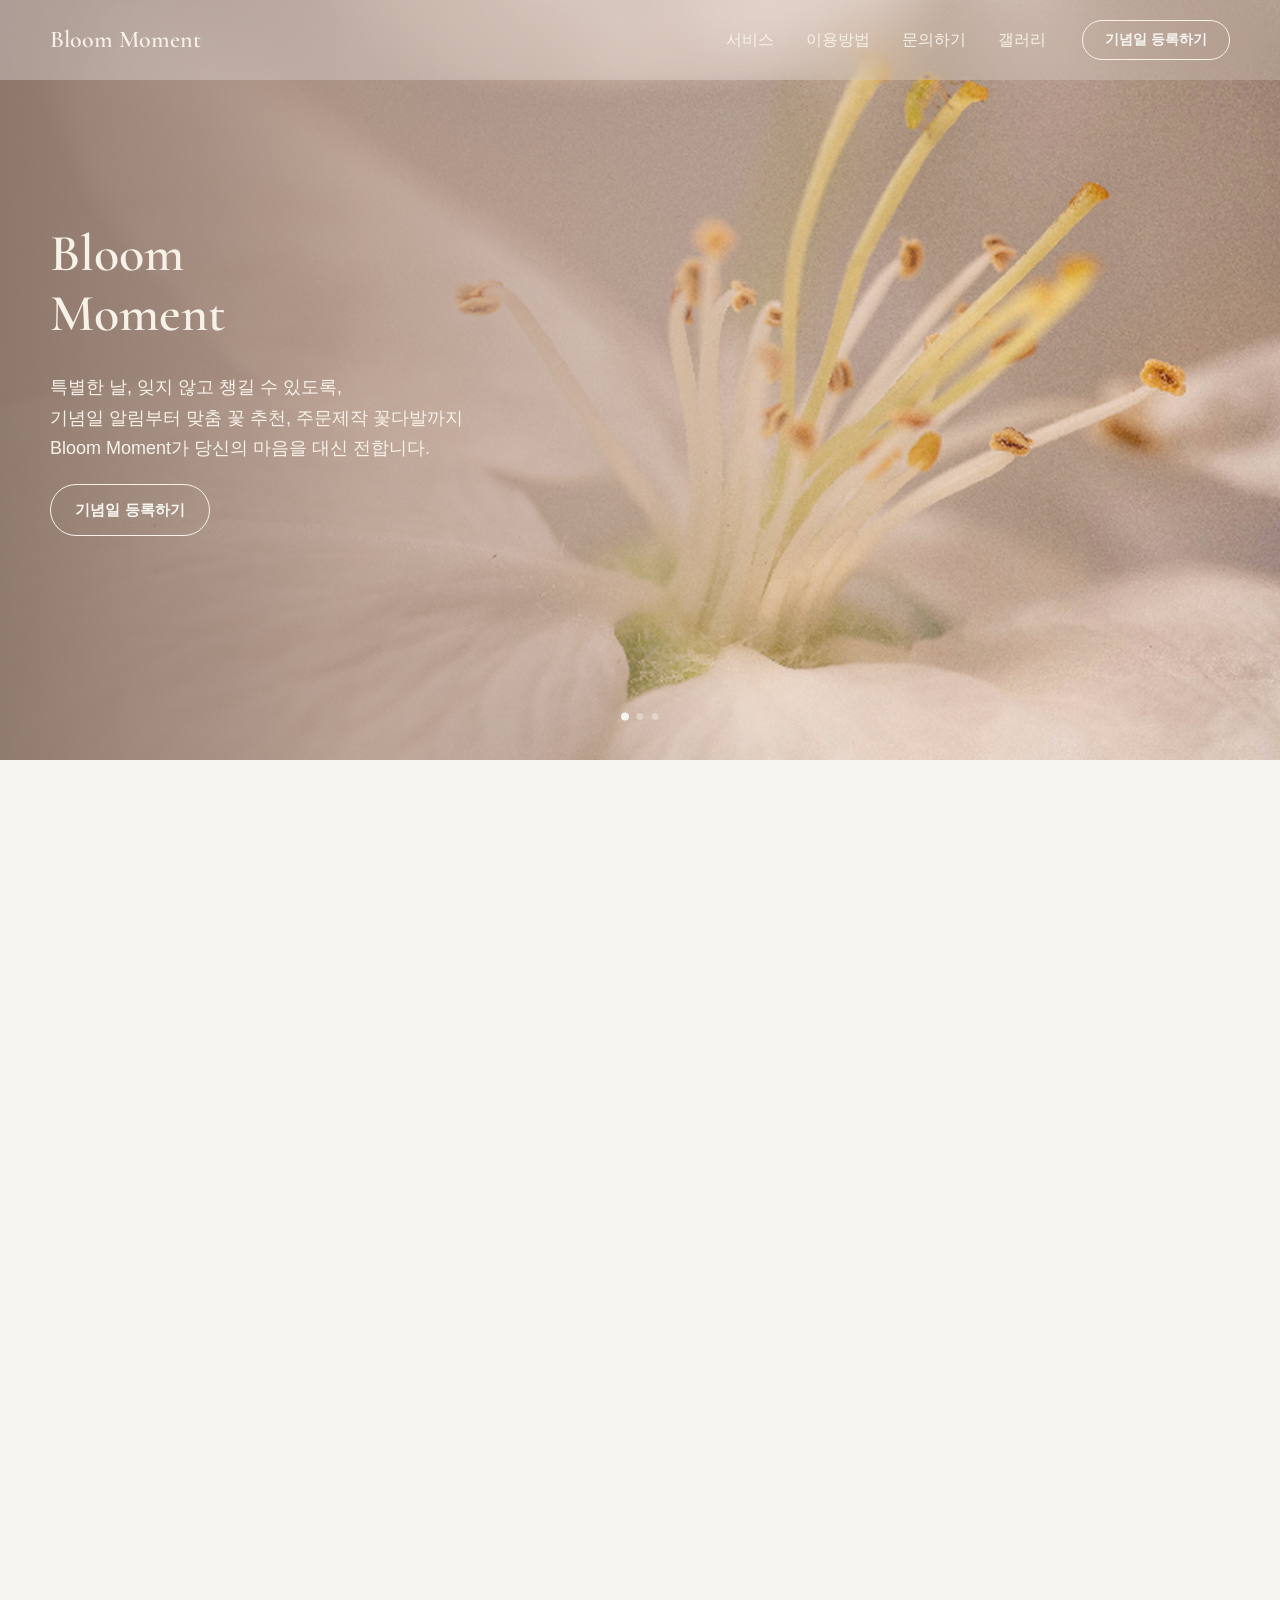
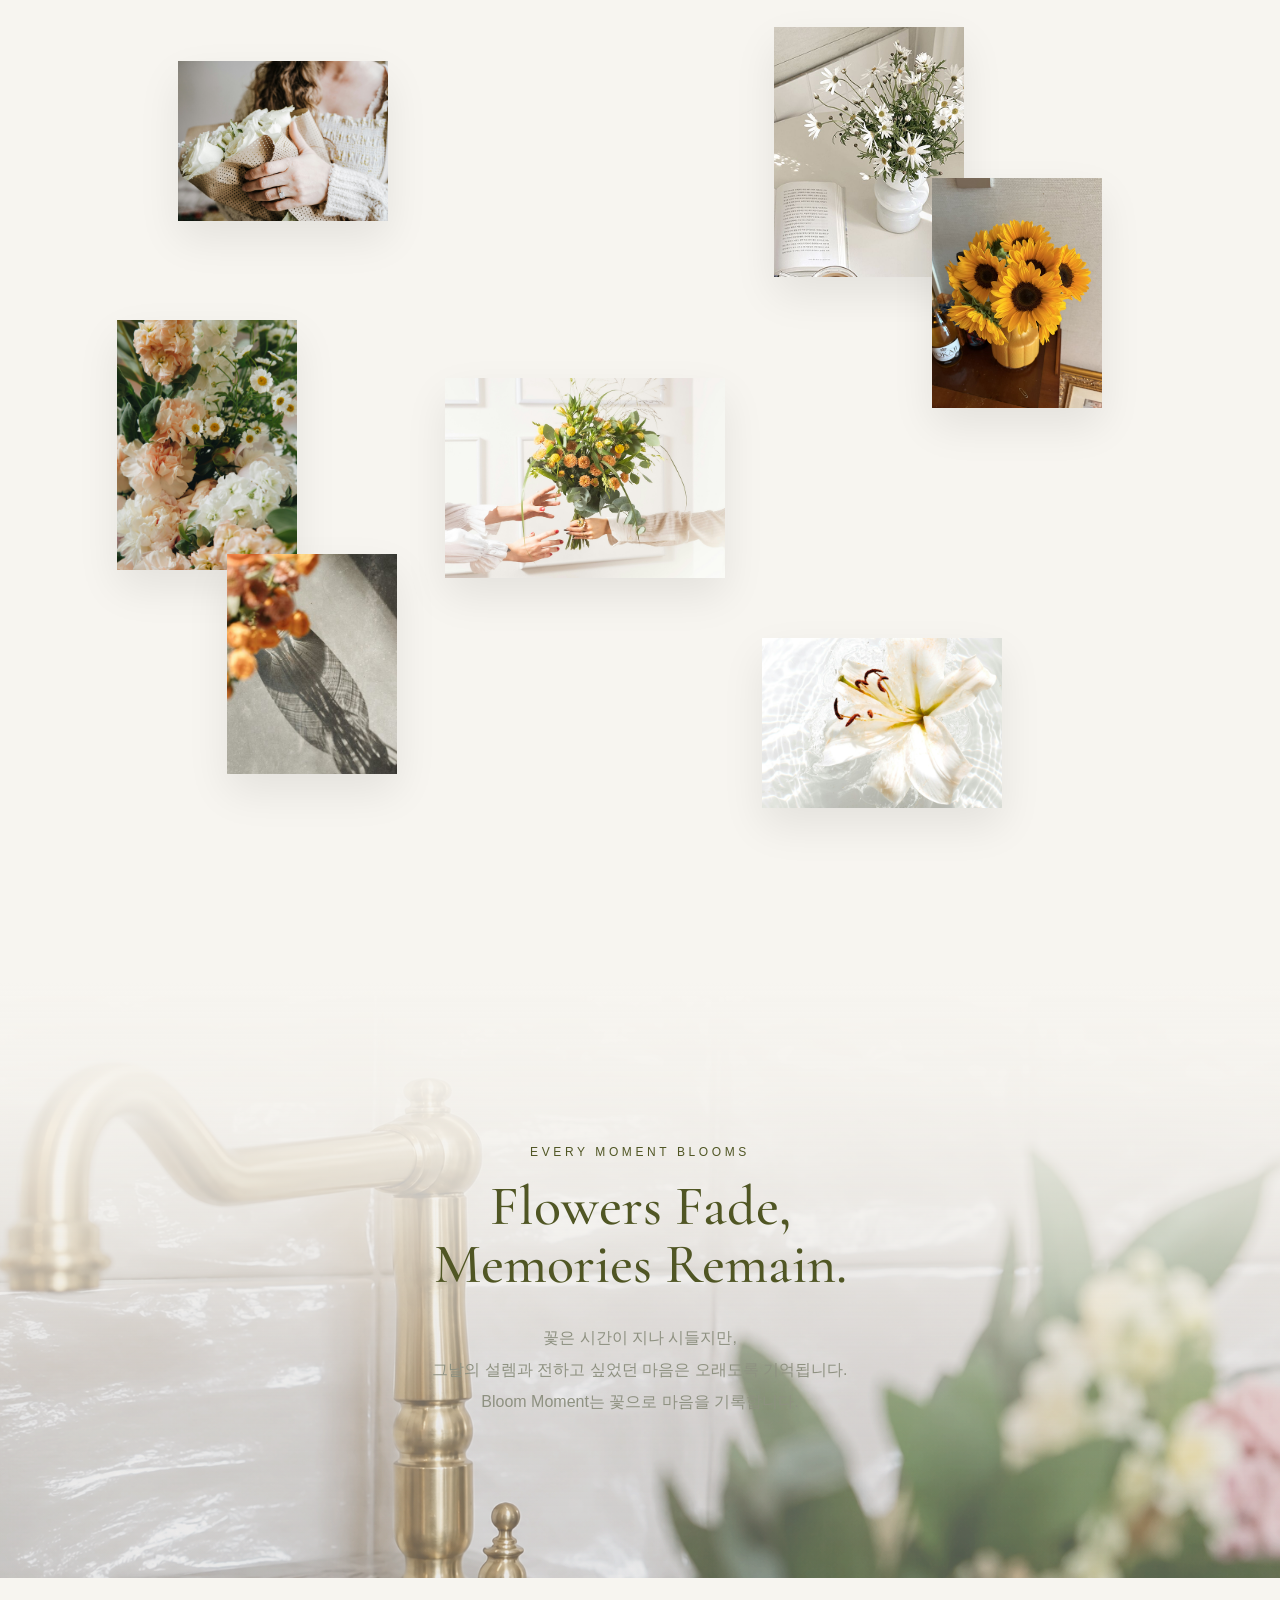
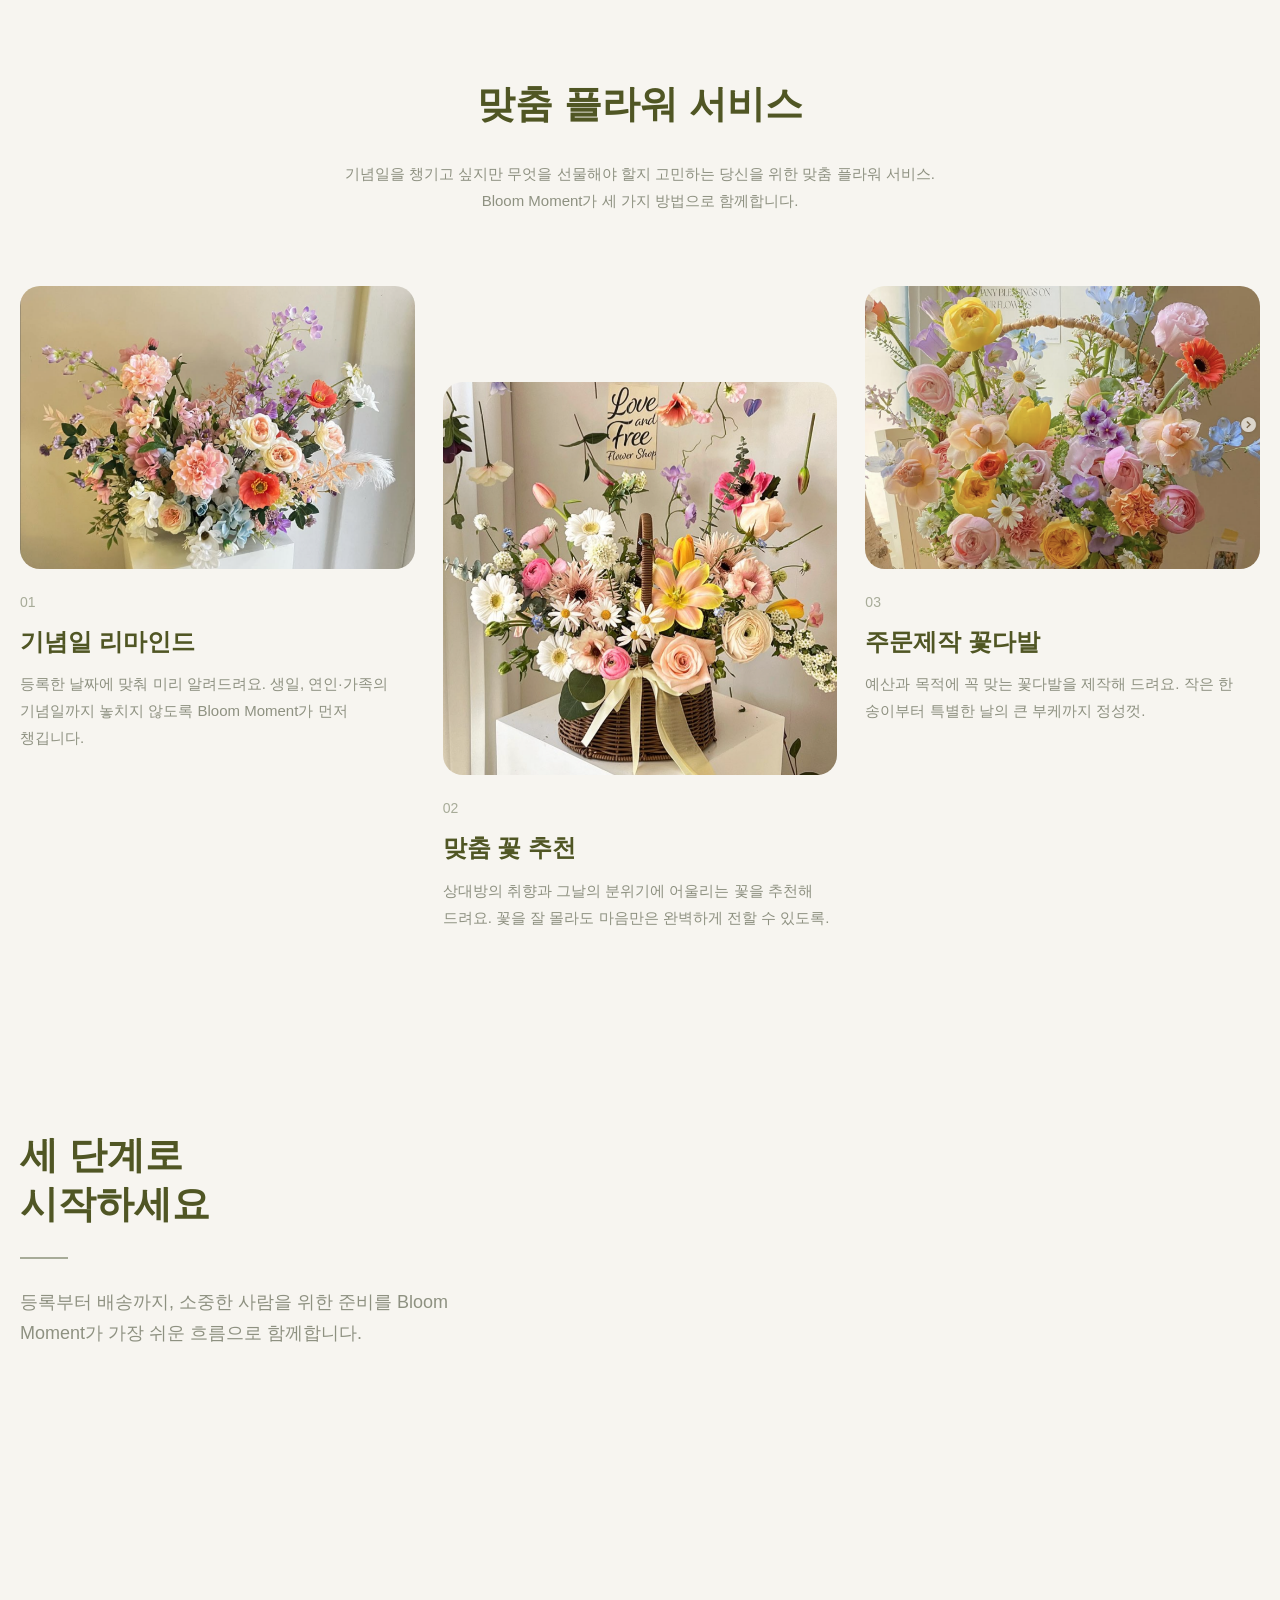
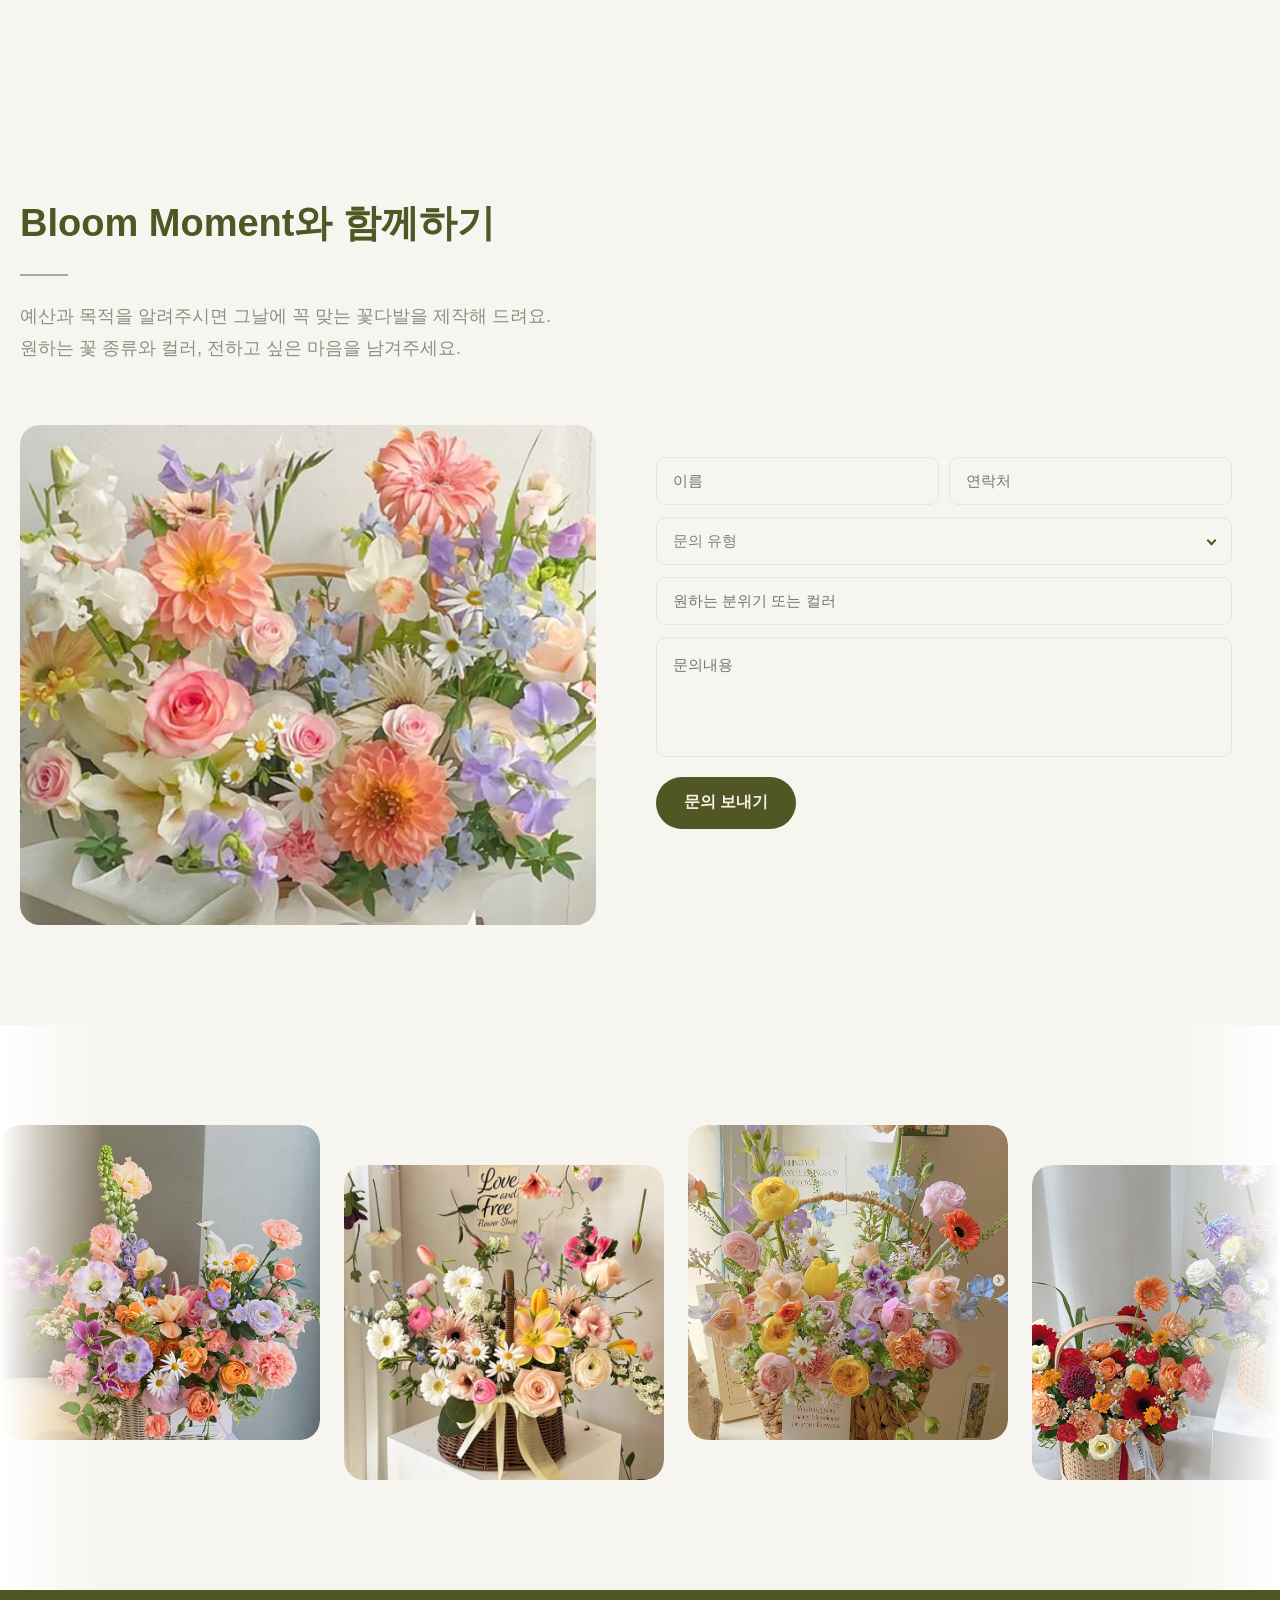
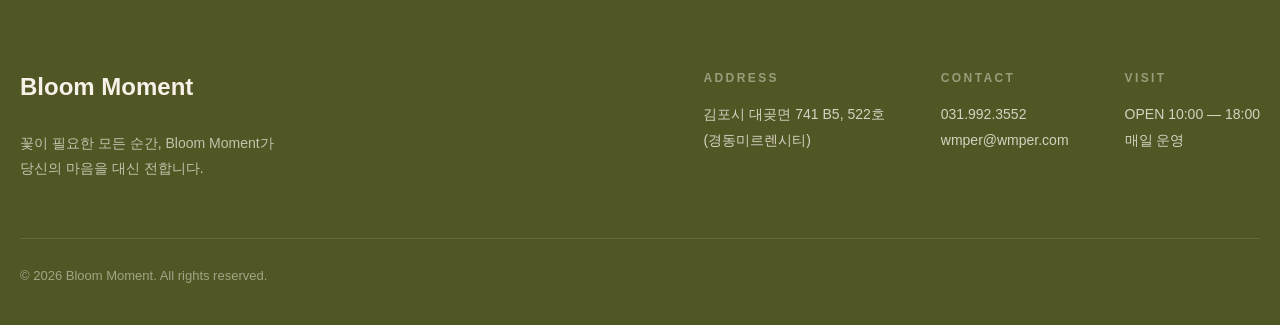
==== commit ac311a06: "Add files via upload" ====
--- a/bloommoment/bloommoment.html
+++ b/bloommoment/bloommoment.html
@@ -942,6 +942,70 @@
 
 });
 
+// 스와이프
+
+const heroArea = document.querySelector(".hero");
+
+let startX = 0;
+let endX = 0;
+let isDragging = false;
+
+function nextSlide() {
+    clearInterval(slideTimer);
+    showSlide((current + 1) % slides.length);
+    startSlide();
+}
+
+function prevSlide() {
+    clearInterval(slideTimer);
+    showSlide((current - 1 + slides.length) % slides.length);
+    startSlide();
+}
+
+// 모바일
+heroArea.addEventListener("touchstart", (e) => {
+    startX = e.touches[0].clientX;
+});
+
+heroArea.addEventListener("touchend", (e) => {
+    endX = e.changedTouches[0].clientX;
+
+    const distance = startX - endX;
+
+    if (Math.abs(distance) > 50) {
+        if (distance > 0) {
+            nextSlide();
+        } else {
+            prevSlide();
+        }
+    }
+});
+
+// PC 드래그
+heroArea.addEventListener("mousedown", (e) => {
+    isDragging = true;
+    startX = e.clientX;
+});
+
+window.addEventListener("mouseup", (e) => {
+
+    if (!isDragging) return;
+
+    isDragging = false;
+    endX = e.clientX;
+
+    const distance = startX - endX;
+
+    if (Math.abs(distance) > 50) {
+        if (distance > 0) {
+            nextSlide();
+        } else {
+            prevSlide();
+        }
+    }
+
+});
+
 // 팡 터지는 효과
 
 const story = document.querySelector(".story-gallery");
--- a/bloommoment/css/bloommoment.css
+++ b/bloommoment/css/bloommoment.css
@@ -855,9 +855,9 @@
 
 .brand-story{
 
-    padding:180px 0 0;
-
-    background-color: var(--color-vanilla);
+    background:var(--color-vanilla);
+
+    padding:160px 0 0;
 
 }
 
@@ -870,9 +870,9 @@
 
     position:relative;
 
-    width:100%;
-    max-width:1600px;
-    height:1200px;
+    width:min(92vw,1400px);
+
+    aspect-ratio:16/10;
 
     margin:0 auto 180px;
 
@@ -884,137 +884,153 @@
 
     object-fit:cover;
 
-    box-shadow:0 20px 45px rgba(0,0,0,.08);
-
-    transition:.45s ease;
+    box-shadow:0 18px 40px rgba(0,0,0,.08);
 
     opacity:0;
 
-    transform:
-        translate(-50%, -50%)
-        scale(.6);
-
-    left:50%;
-    top:50%;
+    filter:blur(8px);
 
     transition:
-        transform 1.2s cubic-bezier(.22,1,.36,1),
-        opacity .8s;
+        transform 1.1s cubic-bezier(.22,1,.36,1),
+        opacity .8s,
+        filter .8s;
 
 }
 
 .story-gallery img:hover{
 
-    transform:translateY(-12px) scale(1.03);
-
-    box-shadow:0 30px 60px rgba(0,0,0,.12);
-
-}
-
-/* 스크롤 */
-
-.story-gallery.show .p1{
-
-    opacity:1;
-    transform:none;
-
-    left:170px;
-    top:40px;
-
-}
-
-.story-gallery.show .p2{
-
-    opacity:1;
-    transform:none;
-
-    right:250px;
-    top:0;
-
-}
-
-/* 나머지도 동일 */
-
+    transform:translateY(-10px) scale(1.03);
+
+}
 
 /* 좌측 위 */
 .p1{
-
-    width:380px;
-    height:300px;
-
-    left:170px;
-    top:40px;
-
+    width:260px;
+    height:200px;
+
+    left:12%;
+    top:4%;
 }
 
 /* 우측 위 */
 .p2{
-
-    width:340px;
-    height:430px;
-
-    right:250px;
+    width:230px;
+    height:300px;
+
+    left:61%;
     top:0;
-
 }
 
 /* 우측 중간 */
 .p3{
-
-    width:300px;
-    height:400px;
-
-    right:90px;
-    top:300px;
-
+    width:210px;
+    height:280px;
+
+    left:74%;
+    top:18%;
 }
 
 /* 좌측 중간 */
 .p4{
-
-    width:320px;
-    height:450px;
-
-    left:40px;
-    top:470px;
-
+    width:220px;
+    height:300px;
+
+    left:7%;
+    top:35%;
 }
 
 /* 가운데 메인 */
 .p5{
-
-    width:500px;
-    height:340px;
-
-    left:520px;
-    top:520px;
-
-    z-index:3;
-
+    width:340px;
+    height:240px;
+
+    left:34%;
+    top:42%;
+
+    z-index:5;
 }
 
 /* 우측 아래 */
 .p6{
-
-    width:420px;
-    height:290px;
-
-    right:160px;
-    bottom:20px;
-
+    width:290px;
+    height:200px;
+
+    left:60%;
+    top:73%;
 }
 
 /* 좌측 아래 */
 .p7{
-
-    width:280px;
-    height:360px;
-
-    left:240px;
-    bottom:50px;
-
-}
-
+    width:210px;
+    height:270px;
+
+    left:16%;
+    top:63%;
+}
+
+/* 처음에는 가운데에서 모여있음 */
+
+.p1{
+    transform:translate(500px,450px) scale(.3);
+}
+
+.p2{
+    transform:translate(-420px,470px) scale(.3);
+}
+
+.p3{
+    transform:translate(-380px,180px) scale(.3);
+}
+
+.p4{
+    transform:translate(430px,-120px) scale(.3);
+}
+
+.p5{
+    transform:translate(0,0) scale(.3);
+}
+
+.p6{
+    transform:translate(-250px,-350px) scale(.3);
+}
+
+.p7{
+    transform:translate(300px,-280px) scale(.3);
+}
+
+.story-gallery.show img{
+
+    opacity:1;
+
+    filter:blur(0);
+
+    transform:translate(0,0) scale(1);
+
+}
+
+/* 브랜드 부소개 */
+
+.story-letter{
+
+    position:relative;
+    overflow:hidden;
+
+}
+
+/* 배경사진 */
+
+.story-letter img{
+
+    width:100%;
+    height:100%;
+
+    object-fit:cover;
+
+    display:block;
+
+    filter:brightness(.9) saturate(.9);
+
+}
 
 /* 배경 그라데이션 */
 
@@ -1027,87 +1043,82 @@
 
     z-index:1;
 
-    background:linear-gradient(
-
-        to bottom,
-
-        #F7F5F0 0%,
-        rgba(247,245,240,1) 10%,
-        rgba(247,245,240,.98) 22%,
-        rgba(247,245,240,.92) 35%,
-        rgba(247,245,240,.75) 48%,
-        rgba(247,245,240,.50) 62%,
-        rgba(247,245,240,.22) 78%,
-        rgba(247,245,240,0) 100%
-
-    );
-
-}
-
+    background:
+        linear-gradient(
+            to bottom,
+            #F7F5F0 0%,
+            rgba(247,245,240,.92) 18%,
+            rgba(247,245,240,.70) 40%,
+            rgba(247,245,240,.25) 70%,
+            rgba(247,245,240,.15) 100%
+        ),
+
+        rgba(247,245,240,.18);
+
+    pointer-events:none;
+
+}
 
 /* 가운데 */
 
-.story-overlay{
+.story-content{
 
     position:absolute;
 
+    top:50%;
     left:50%;
-    top:40%;
-
-    transform:translate(-50%,-50%);
+
+    transform:translate(-50%, -50%);
+
+    width:100%;
+    max-width:620px;
 
     text-align:center;
 
-    width:100%;
-    max-width:760px;
-
-    z-index:2;
-
-}
-
-
-.story-overlay span{
+    z-index:10;
+
+}
+
+
+.story-content span{
 
     display:block;
 
-    margin-bottom:2px;
-
-    font-size:13px;
-
-    letter-spacing:.22em;
+    margin-bottom:16px;
+
+    font-size:12px;
+
+    letter-spacing:.3em;
 
     color:var(--color-olive);
 
-    font-weight:600;
-
-}
-
-
-.story-overlay h2{
-
-    margin-bottom:34px;
-
-    font-size:72px;
+}
+
+
+.story-content h2{
+
+    margin-bottom:28px;
+
+    font-family:"Cormorant Garamond", serif;
+
+    font-size:64px;
 
     line-height:1.05;
 
-    font-family:"Cormorant Garamond", serif;
+    color:var(--color-olive);
 
     font-weight:500;
 
-    color:var(--color-olive);
-
-}
-
-
-.story-overlay p{
-
-    font-size:19px;
-
-    line-height:2.1;
-
-    color:var(--color-olive
-    );
+}
+
+
+.story-content p{
+
+    font-size:17px;
+
+    line-height:2;
+
+    color:var(--color-gray);
 
 }
 
@@ -1120,87 +1131,84 @@
 
 .story-gallery{
 
-    max-width:1100px;
-    height:900px;
-
-    margin:0 auto 140px;
+    width:95%;
+    aspect-ratio:16/11;
+
+    margin:0 auto 120px;
 
 }
 
 /* 좌측 위 */
 .p1{
 
-    width:300px;
-    height:235px;
-
-    left:120px;
-    top:30px;
+    width:210px;
+    height:160px;
 
 }
 
 /* 우측 위 */
 .p2{
 
-    width:270px;
-    height:340px;
-
-    right:170px;
-    top:0;
+    width:190px;
+    height:250px;
 
 }
 
 /* 우측 중간 */
 .p3{
 
-    width:240px;
-    height:320px;
-
-    right:60px;
-    top:240px;
+    width:170px;
+    height:230px;
 
 }
 
 /* 좌측 중간 */
 .p4{
 
-    width:260px;
-    height:360px;
-
-    left:20px;
-    top:360px;
+    width:180px;
+    height:250px;
 
 }
 
 /* 가운데 */
 .p5{
 
-    width:390px;
-    height:270px;
-
-    left:360px;
-    top:400px;
+    width:280px;
+    height:200px;
 
 }
 
 /* 우측 아래 */
 .p6{
 
-    width:320px;
-    height:220px;
-
-    right:100px;
-    bottom:20px;
+    width:240px;
+    height:170px;
 
 }
 
 /* 좌측 아래 */
 .p7{
 
-    width:220px;
-    height:280px;
-
-    left:170px;
-    bottom:30px;
+    width:170px;
+    height:220px;
+
+}
+
+.story-content{
+
+    max-width:560px;
+
+}
+
+.story-content h2{
+
+    font-size:56px;
+
+}
+
+.story-content p{
+
+    font-size:16px;
 
 }
 }
@@ -1213,89 +1221,123 @@
 
 .story-gallery{
 
-    max-width:100%;
-    height:640px;
-
-    margin:0 auto 100px;
+    width:100%;
+
+    aspect-ratio:1/1.15;
+
+    margin:0 auto 80px;
 
 }
 
 /* 좌측 위 */
 .p1{
 
-    width:180px;
-    height:140px;
-
-    left:30px;
-    top:10px;
+    width:120px;
+    height:95px;
+
+    left:18%;
+    top:5%;
 
 }
 
 /* 우측 위 */
 .p2{
 
-    width:160px;
-    height:210px;
-
-    right:35px;
-    top:0;
+    width:110px;
+    height:145px;
+
+    left:57%;
+    top:2%;
 
 }
 
 /* 우측 중간 */
 .p3{
 
-    width:140px;
-    height:190px;
-
-    right:0;
-    top:150px;
+    width:100px;
+    height:135px;
+
+    left:72%;
+    top:22%;
 
 }
 
 /* 좌측 중간 */
 .p4{
 
-    width:150px;
-    height:210px;
-
-    left:0;
-    top:250px;
+    width:110px;
+    height:150px;
+
+    left:8%;
+    top:36%;
 
 }
 
 /* 가운데 */
 .p5{
 
-    width:240px;
-    height:165px;
-
-    left:150px;
-    top:300px;
+    width:165px;
+    height:120px;
+
+    left:35%;
+    top:44%;
 
 }
 
 /* 우측 아래 */
 .p6{
 
-    width:200px;
-    height:140px;
-
-    right:20px;
-    bottom:10px;
+    width:145px;
+    height:100px;
+
+    left:56%;
+    top:73%;
 
 }
 
 /* 좌측 아래 */
 .p7{
 
-    width:130px;
-    height:170px;
-
-    left:80px;
-    bottom:20px;
-
-}
+    width:105px;
+    height:135px;
+
+    left:18%;
+    top:65%;
+
+}
+
+/* 텍스트 */
+
+.story-content{
+
+    width:90%;
+
+    max-width:none;
+
+}
+
+.story-content span{
+
+    font-size:11px;
+
+    letter-spacing:.25em;
+
+}
+
+.story-content h2{
+
+    font-size:40px;
+
+}
+
+.story-content p{
+
+    font-size:14px;
+
+    line-height:1.8;
+
+}
+
 }
 
 /* =========================
@@ -3411,4 +3453,4 @@
         font-size:10px;
     }
 
-}+}
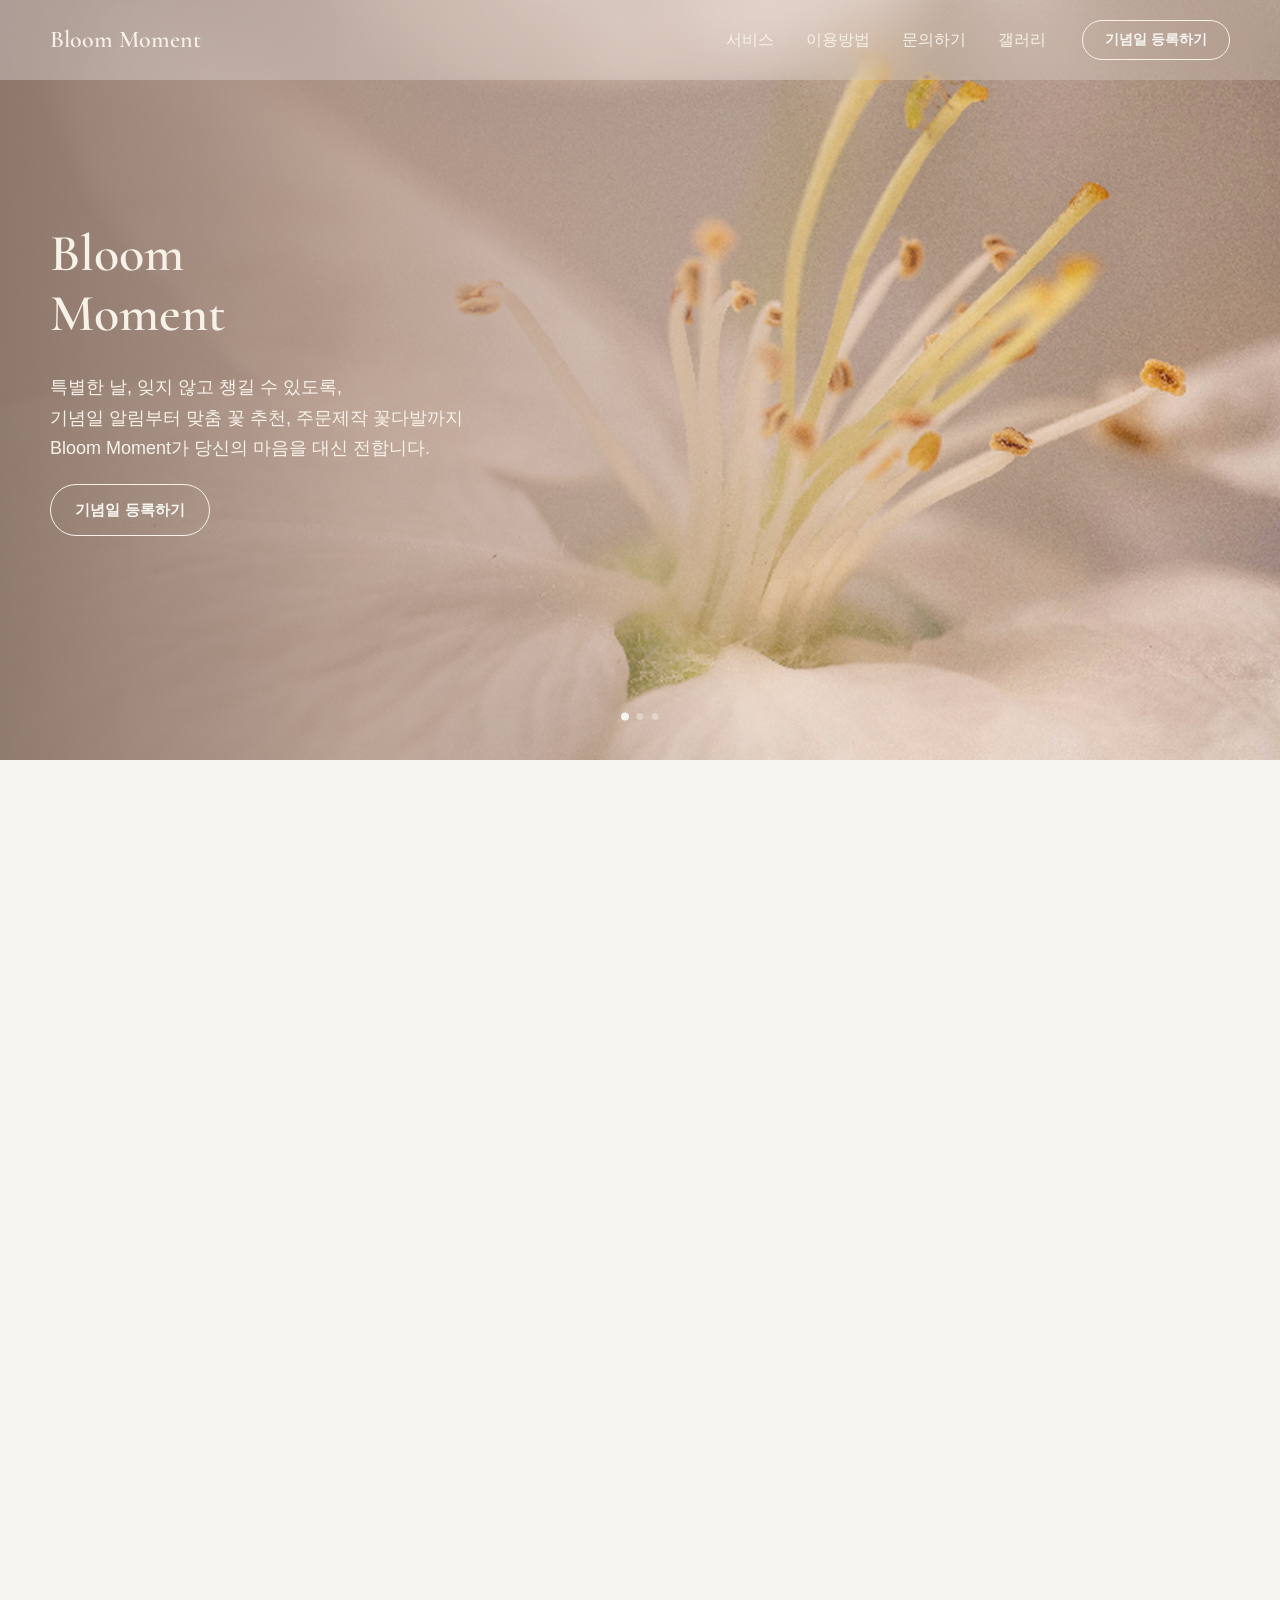
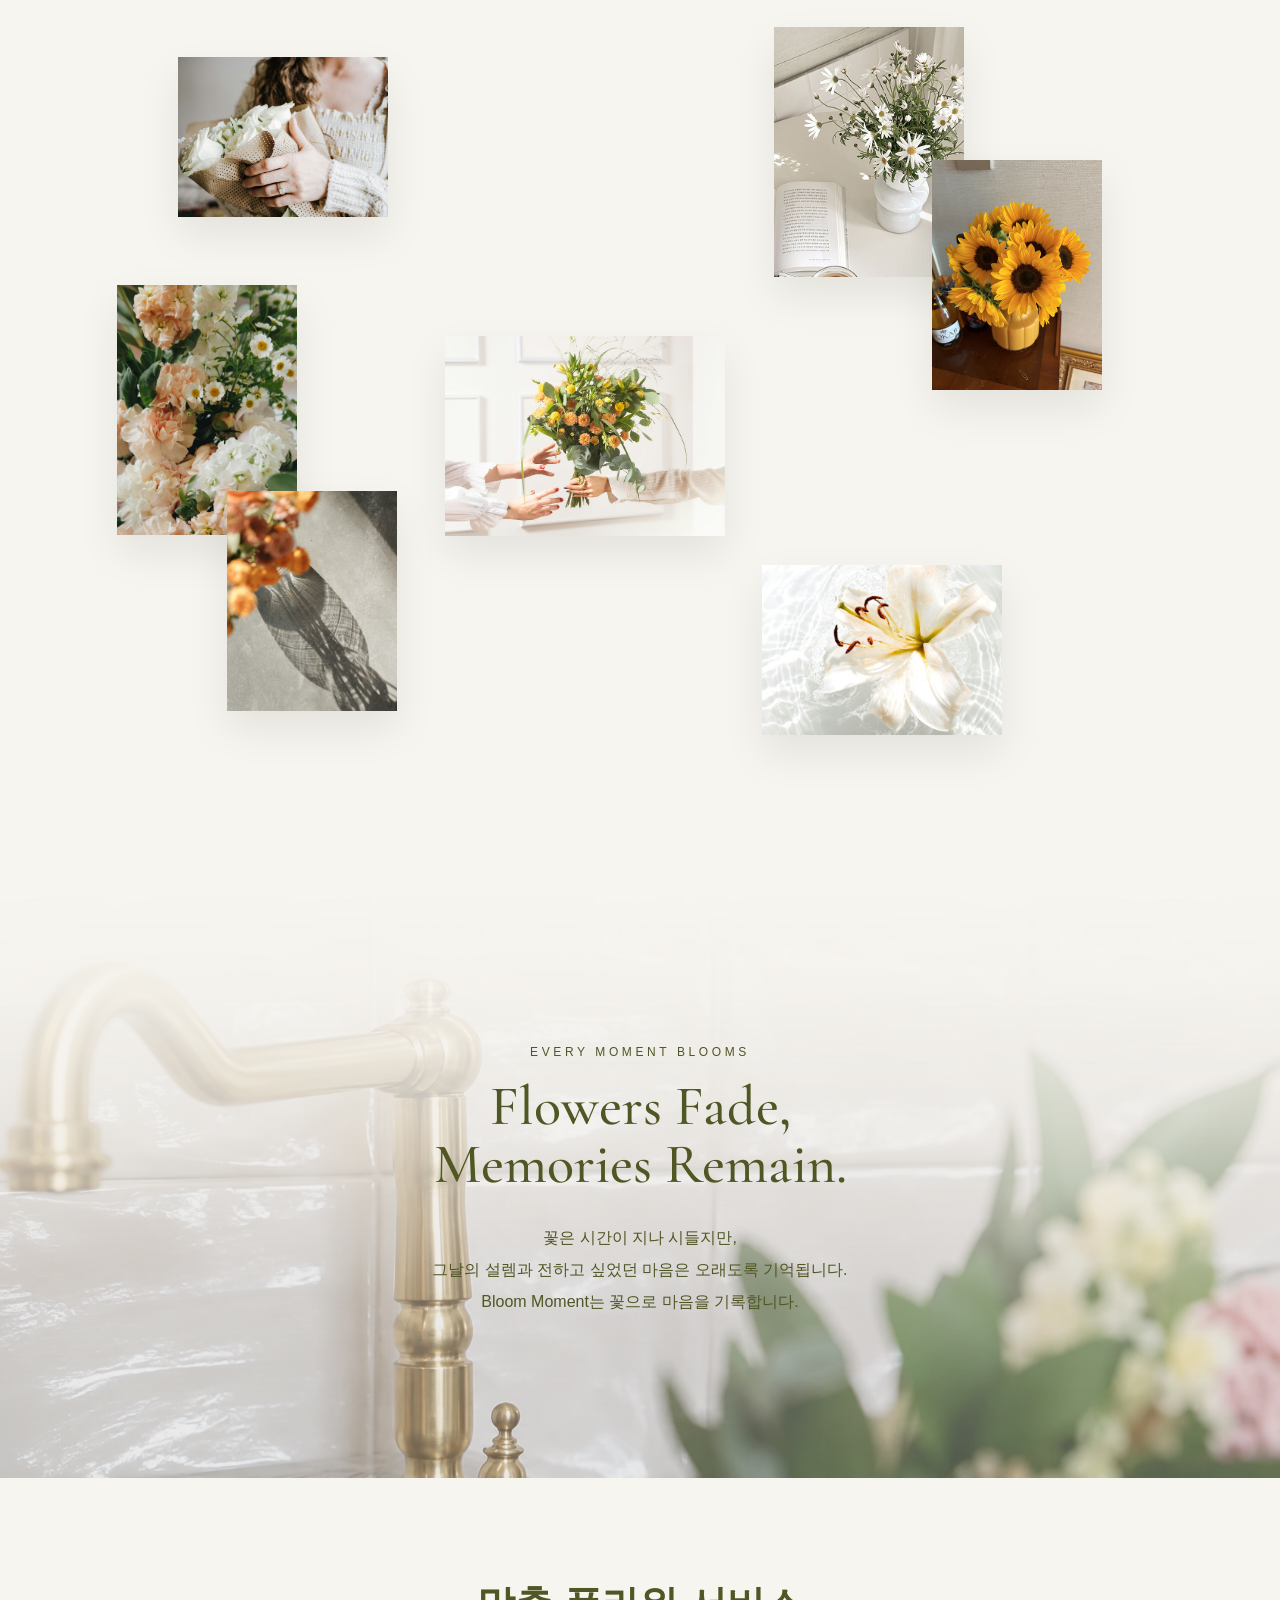
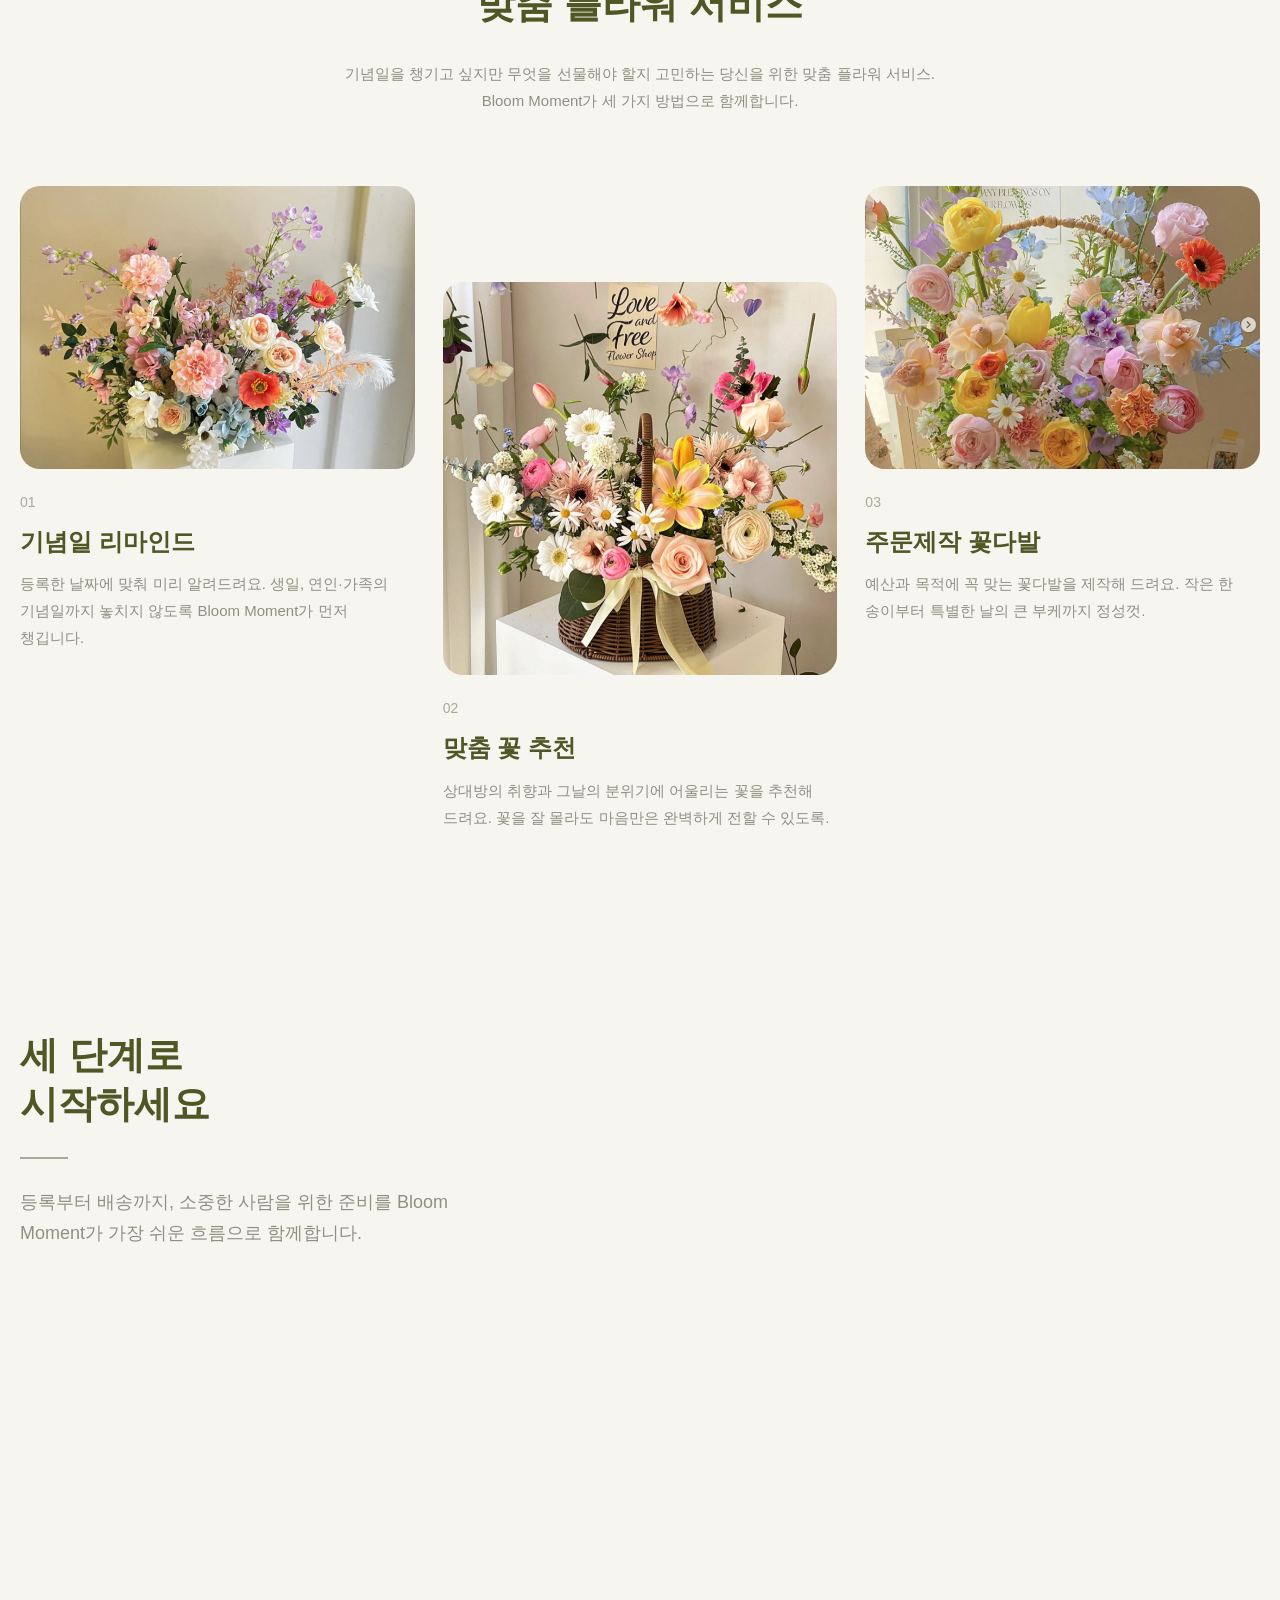
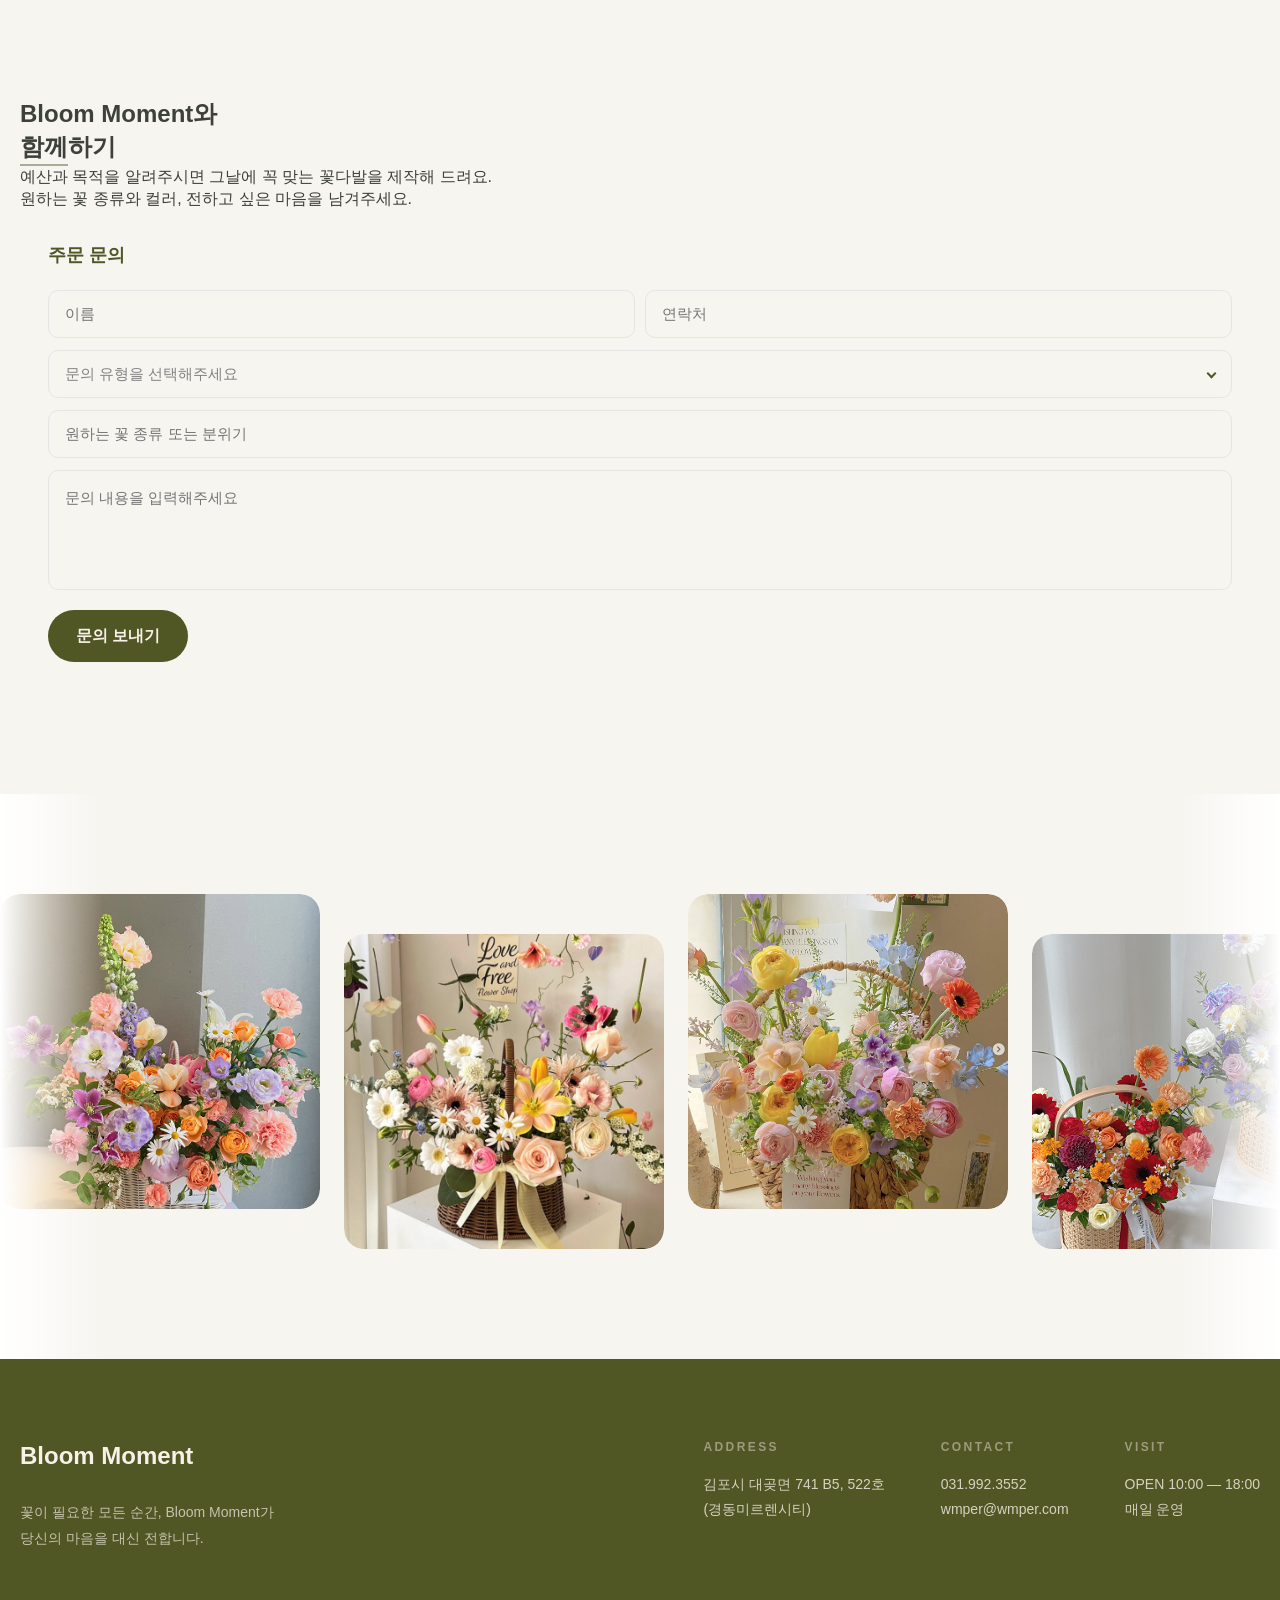
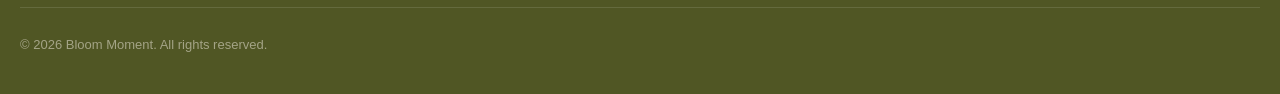
==== commit c179f5c9: "Add files via upload" ====
--- a/bloommoment/bloommoment.html
+++ b/bloommoment/bloommoment.html
@@ -340,13 +340,25 @@
 </section>
 
 <!-- Order -->
+<!-- 주문제작 -->
+
 <section class="order" id="order">
 
+    <!-- 배경사진 -->
+    <img src="../bloommoment/img/111.png" alt="" class="order-bg">
+
+    <!-- 밝은 오버레이 -->
+    <div class="order-overlay"></div>
+
     <div class="order-inner">
 
-        <div class="order-title">
-
-            <h2>Bloom Moment와 함께하기</h2>
+        <!-- 왼쪽 -->
+        <div class="order-info">
+
+            <h2>
+                Bloom Moment와<br>
+                함께하기
+            </h2>
 
             <div class="title-line"></div>
 
@@ -357,48 +369,83 @@
 
         </div>
 
-        <div class="order-wrap">
-
-            <!-- 이미지 -->
-            <div class="order-img">
-                <img src="../bloommoment/img/flower4.png" alt="주문제작 꽃다발">
-            </div>
-
-            <!-- 문의폼 -->
-            <div class="order-form">
-
-                <!-- <h3>기념일 리마인드</h3> -->
-
-                <form>
-                    <div class="form-row">
-                        <input type="text" placeholder="이름" required>
-                        <input type="tel" placeholder="연락처" required>
-                    </div>
-
-                    <div class="dropdown">
-
-                        <button type="button" class="dropdown-btn">
-                            <span>문의 유형</span>
-                        </button>
-
-                        <ul class="dropdown-list">
-                            <li data-value="">기념일 리마인드</li>
-                            <li data-value="맞춤 꽃 추천">맞춤 꽃 추천</li>
-                            <li data-value="주문제작 꽃다발">주문제작 꽃다발</li>
-                        </ul>
-
-                        <input type="hidden" name="type">
-                    </div>
-                    <input type="text" placeholder="원하는 분위기 또는 컬러" required>
-                    <textarea id="message" placeholder="문의내용" required></textarea>
-                    <button type="submit" class="btn-submit">
-                    문의 보내기
-                    </button>
-                </form>
-
-            </div>
-        </div>
-    </div>
+        <!-- 오른쪽 -->
+        <div class="order-form">
+
+            <h3>주문 문의</h3>
+
+            <form>
+
+                <div class="form-row">
+
+                    <input
+                        type="text"
+                        placeholder="이름"
+                        required
+                    >
+
+                    <input
+                        type="tel"
+                        placeholder="연락처"
+                        required
+                    >
+
+                </div>
+
+<!-- 문의유형 -->
+
+<div class="dropdown">
+
+    <button
+        type="button"
+        class="dropdown-btn">
+
+        <span>문의 유형을 선택해주세요</span>
+
+    </button>
+
+    <ul class="dropdown-list">
+
+        <li data-value="기념일 리마인드">
+            기념일 리마인드
+        </li>
+
+        <li data-value="맞춤 꽃 추천">
+            맞춤 꽃 추천
+        </li>
+
+        <li data-value="주문제작 꽃다발">
+            주문제작 꽃다발
+        </li>
+
+    </ul>
+
+    <input
+        type="hidden"
+        name="type">
+
+</div>
+
+<input
+    type="text"
+    placeholder="원하는 꽃 종류 또는 분위기">
+
+<textarea
+    id="message"
+    placeholder="문의 내용을 입력해주세요"
+    required></textarea>
+
+<button
+    type="submit"
+    class="btn-submit">
+
+    문의 보내기
+
+</button>
+            </form>
+        </div>
+    </div>
+
 </section>
 
 <section class="gallery" id="gallery">
@@ -1044,7 +1091,7 @@
 
                 entry.target.classList.add("show");
 
-            }, index * 500);   // ← 시간차
+            }, index * 400);   // ← 시간차
 
             processObserver.unobserve(entry.target);
 
@@ -1064,49 +1111,46 @@
 
 const dropdown = document.querySelector(".dropdown");
 const dropdownBtn = document.querySelector(".dropdown-btn");
-const dropdownList = document.querySelector(".dropdown-list");
 const dropdownItems = document.querySelectorAll(".dropdown-list li");
 const hiddenInput = document.querySelector('input[name="type"]');
 const message = document.getElementById("message");
 
-dropdownBtn.addEventListener("click", () => {
+const placeholders = {
+    "기념일 리마인드": "등록하고 싶은 기념일과 날짜를 알려주세요.",
+    "맞춤 꽃 추천": "받는 분의 취향과 원하는 분위기를 알려주세요.",
+    "주문제작 꽃다발": "예산과 원하는 꽃, 전달하고 싶은 마음을 알려주세요."
+};
+
+dropdownBtn.addEventListener("click", (e) => {
+
+    e.stopPropagation();
     dropdown.classList.toggle("is-open");
+
 });
 
 dropdownItems.forEach(item => {
+
     item.addEventListener("click", () => {
 
-        const text = item.textContent;
-
-        dropdownBtn.querySelector("span").textContent = text;
-        hiddenInput.value = text;
-
-        if(text === "기념일 리마인드"){
-            message.placeholder =
-            "등록하고 싶은 기념일과 날짜를 알려주세요.";
-        }
-
-        else if(text === "맞춤 꽃 추천"){
-            message.placeholder =
-            "받는 분의 취향, 분위기를 알려주세요.";
-        }
-
-        else if(text === "주문제작 꽃다발"){
-            message.placeholder =
-            "예산과 원하는 꽃, 전달하고 싶은 마음을 알려주세요.";
-        }
-
-        // 선택하면 자동으로 닫기
+        const value = item.dataset.value;
+
+        dropdownBtn.querySelector("span").textContent = value;
+        hiddenInput.value = value;
+
+        message.placeholder = placeholders[value];
+
         dropdown.classList.remove("is-open");
 
     });
-});
-
-document.addEventListener("click",(e)=>{
-
-    if(!dropdown.contains(e.target)){
+
+});
+
+document.addEventListener("click", (e) => {
+
+    if (!dropdown.contains(e.target)) {
 
         dropdown.classList.remove("is-open");
+
     }
 
 });
--- a/bloommoment/css/bloommoment.css
+++ b/bloommoment/css/bloommoment.css
@@ -226,6 +226,7 @@
 .menu-btn::before,
 .menu-btn::after,
 .menu-btn span{
+
     content:"";
 
     position:absolute;
@@ -239,7 +240,11 @@
 
     transform:translateX(-50%);
 
-    transition:.35s;
+    transition:
+        top .35s ease,
+        transform .35s ease,
+        opacity .35s ease,
+        background-color .3s ease;
 }
 
 .menu-btn::before{
@@ -260,12 +265,6 @@
     background:var(--color-olive)
 }
 
-.menu-btn::before,
-.menu-btn::after,
-.menu-btn span{
-    transition:background-color .3s ease;
-}
-
 .menu-btn.is-open span{
 
     opacity:0;
@@ -508,6 +507,7 @@
 
 .hero-overlay{
     position:absolute;
+    pointer-events:none;
     inset:0;
     z-index:2;
 
@@ -620,6 +620,17 @@
 
 .btn:hover{
     box-shadow: 0 0 10px rgba(255, 255, 255, 0.30);
+}
+
+/* 스와이프 */
+
+.hero{
+    touch-action: pan-y;
+    cursor: grab;
+}
+
+.hero:active{
+    cursor: grabbing;
 }
 
 /* 테블릿 버전 */
@@ -872,6 +883,8 @@
 
     width:min(92vw,1400px);
 
+    height: min(calc(92vw * 0.625), 875px);
+
     aspect-ratio:16/10;
 
     margin:0 auto 180px;
@@ -891,7 +904,7 @@
     filter:blur(8px);
 
     transition:
-        transform 1.1s cubic-bezier(.22,1,.36,1),
+        transform 1.8s cubic-bezier(.22,1,.36,1),
         opacity .8s,
         filter .8s;
 
@@ -1118,7 +1131,7 @@
 
     line-height:2;
 
-    color:var(--color-gray);
+    color:var(--color-olive);
 
 }
 
@@ -1309,25 +1322,31 @@
 /* 텍스트 */
 
 .story-content{
-
-    width:90%;
-
-    max-width:none;
-
+    position:absolute;
+
+    top:42%;
+    left:50%;
+    transform:translate(-50%,-50%);
+
+    width:88%;
+    max-width:330px;
+
+    text-align:center;
 }
 
 .story-content span{
 
-    font-size:11px;
-
-    letter-spacing:.25em;
-
+    margin-bottom:12px;
+
+    font-size:10px;
+
+    letter-spacing:.28em;
 }
 
 .story-content h2{
-
-    font-size:40px;
-
+    font-size:34px;
+    line-height:1.1;
+    margin-bottom:18px;
 }
 
 .story-content p{
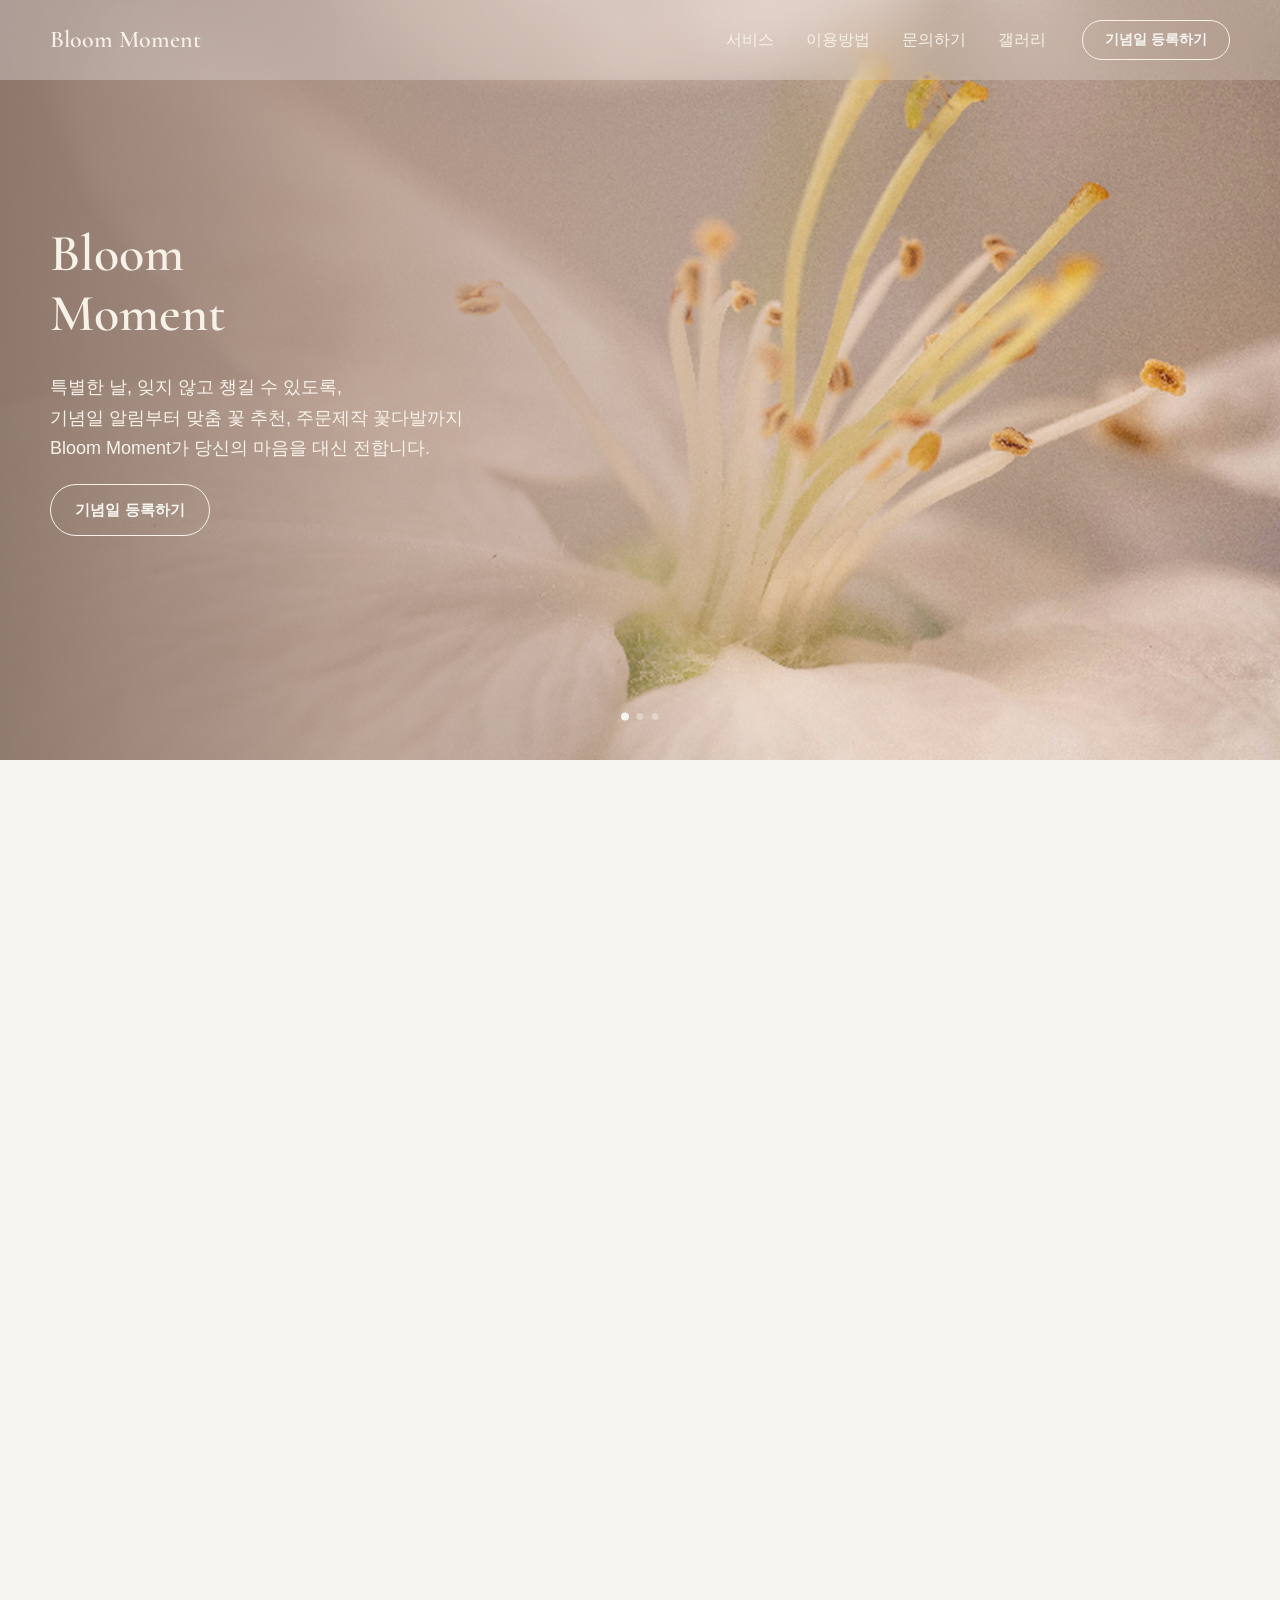
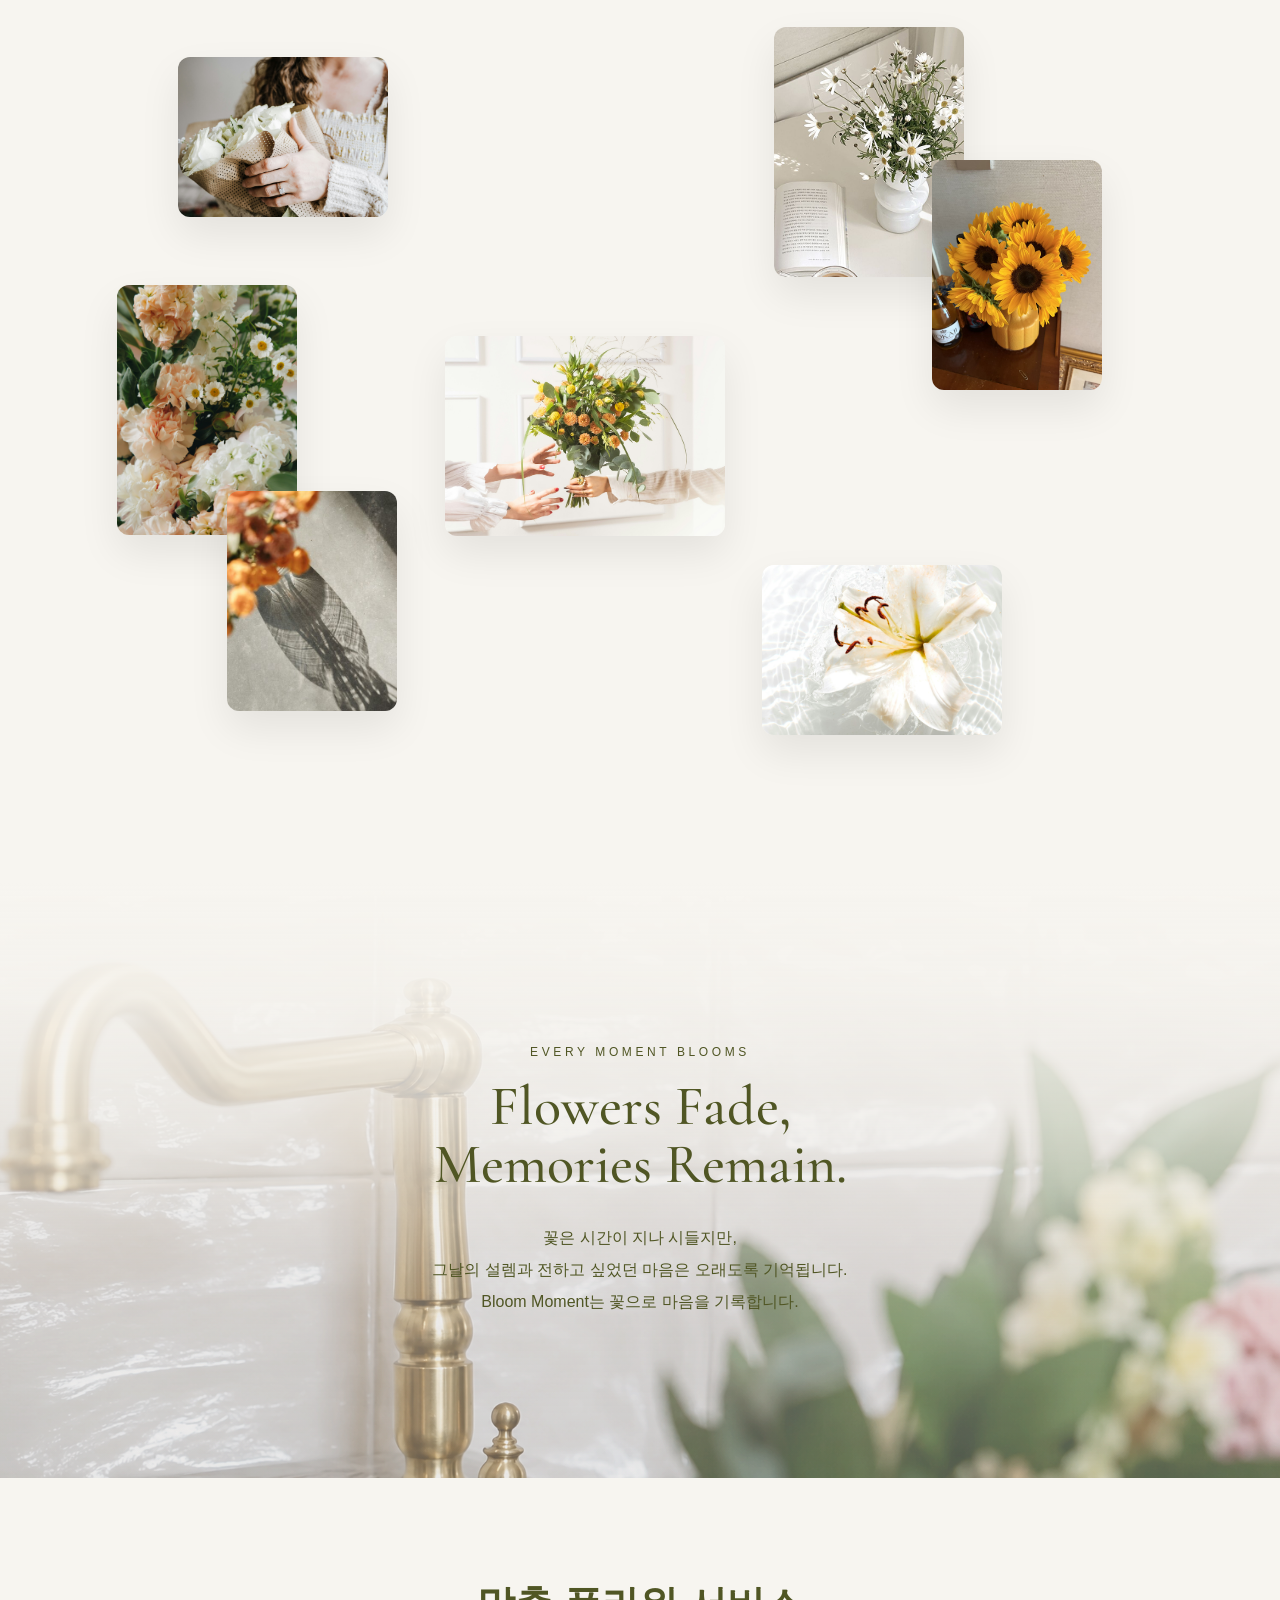
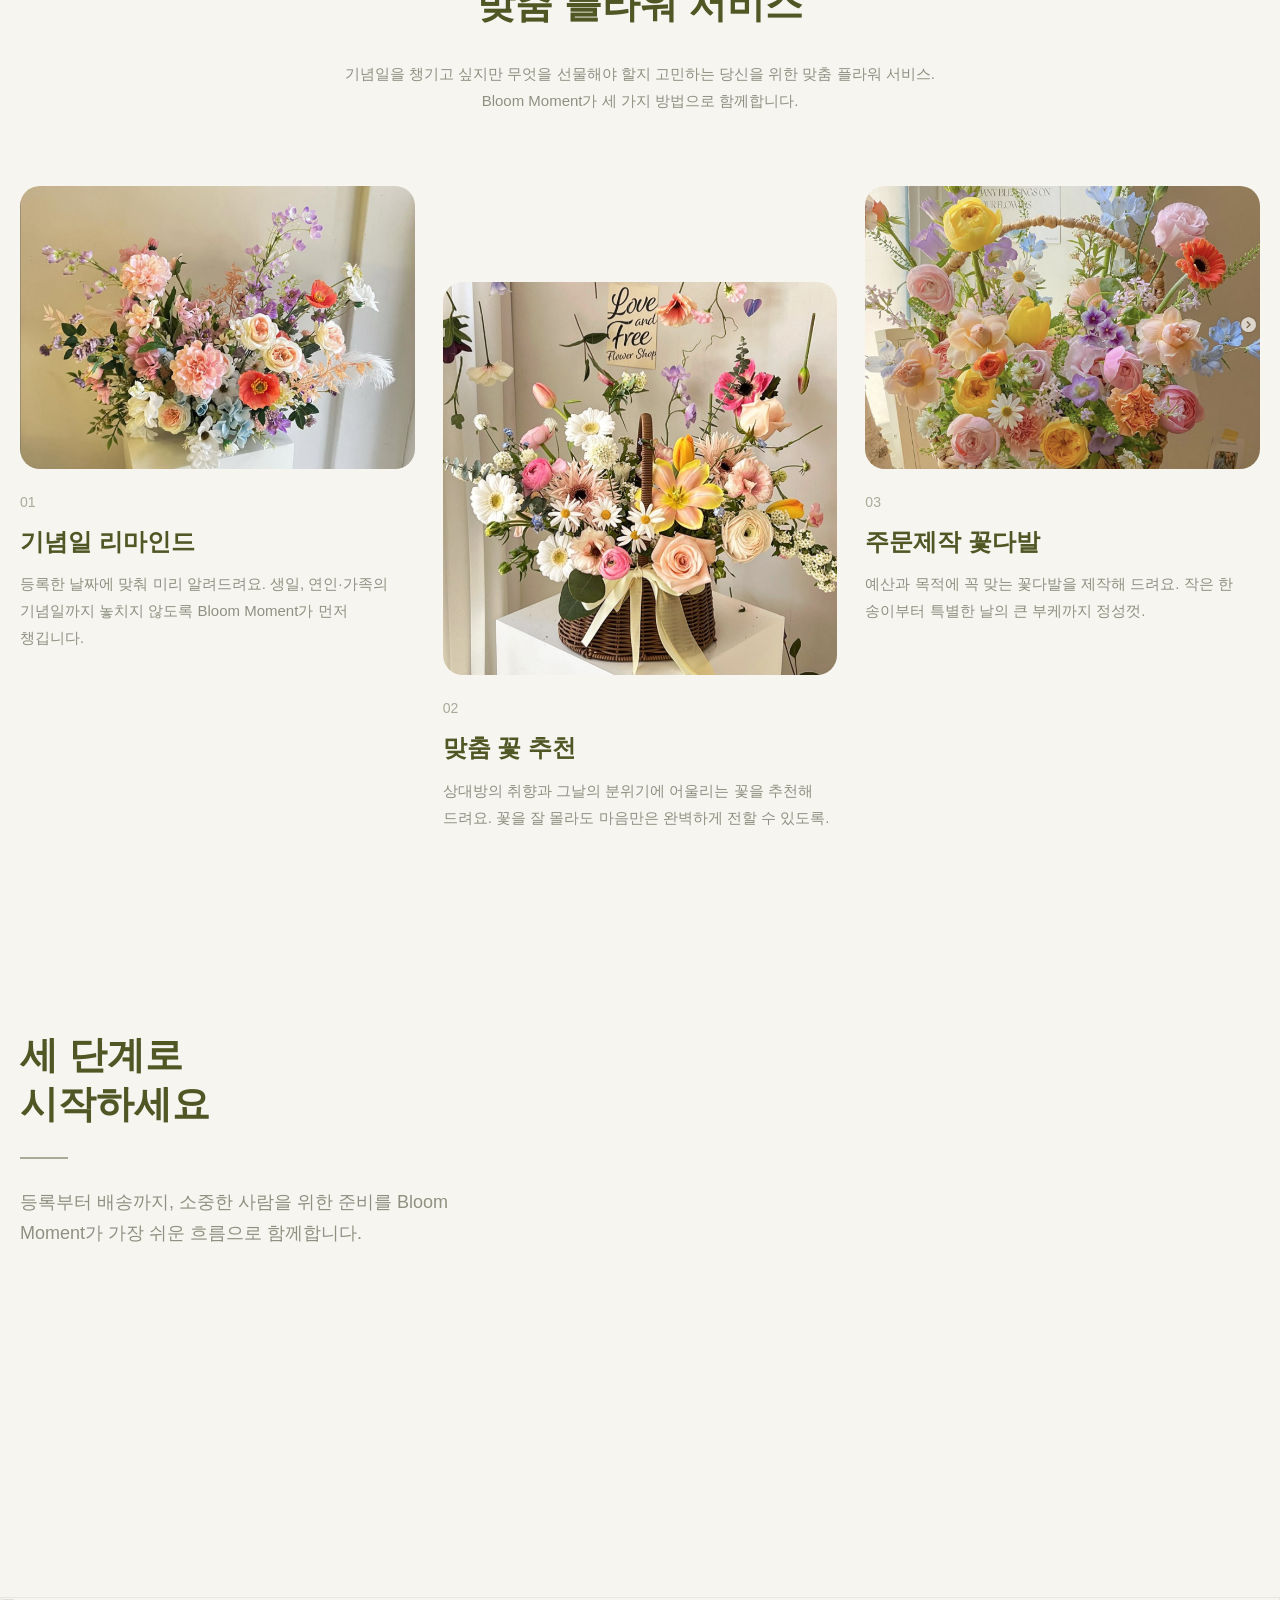
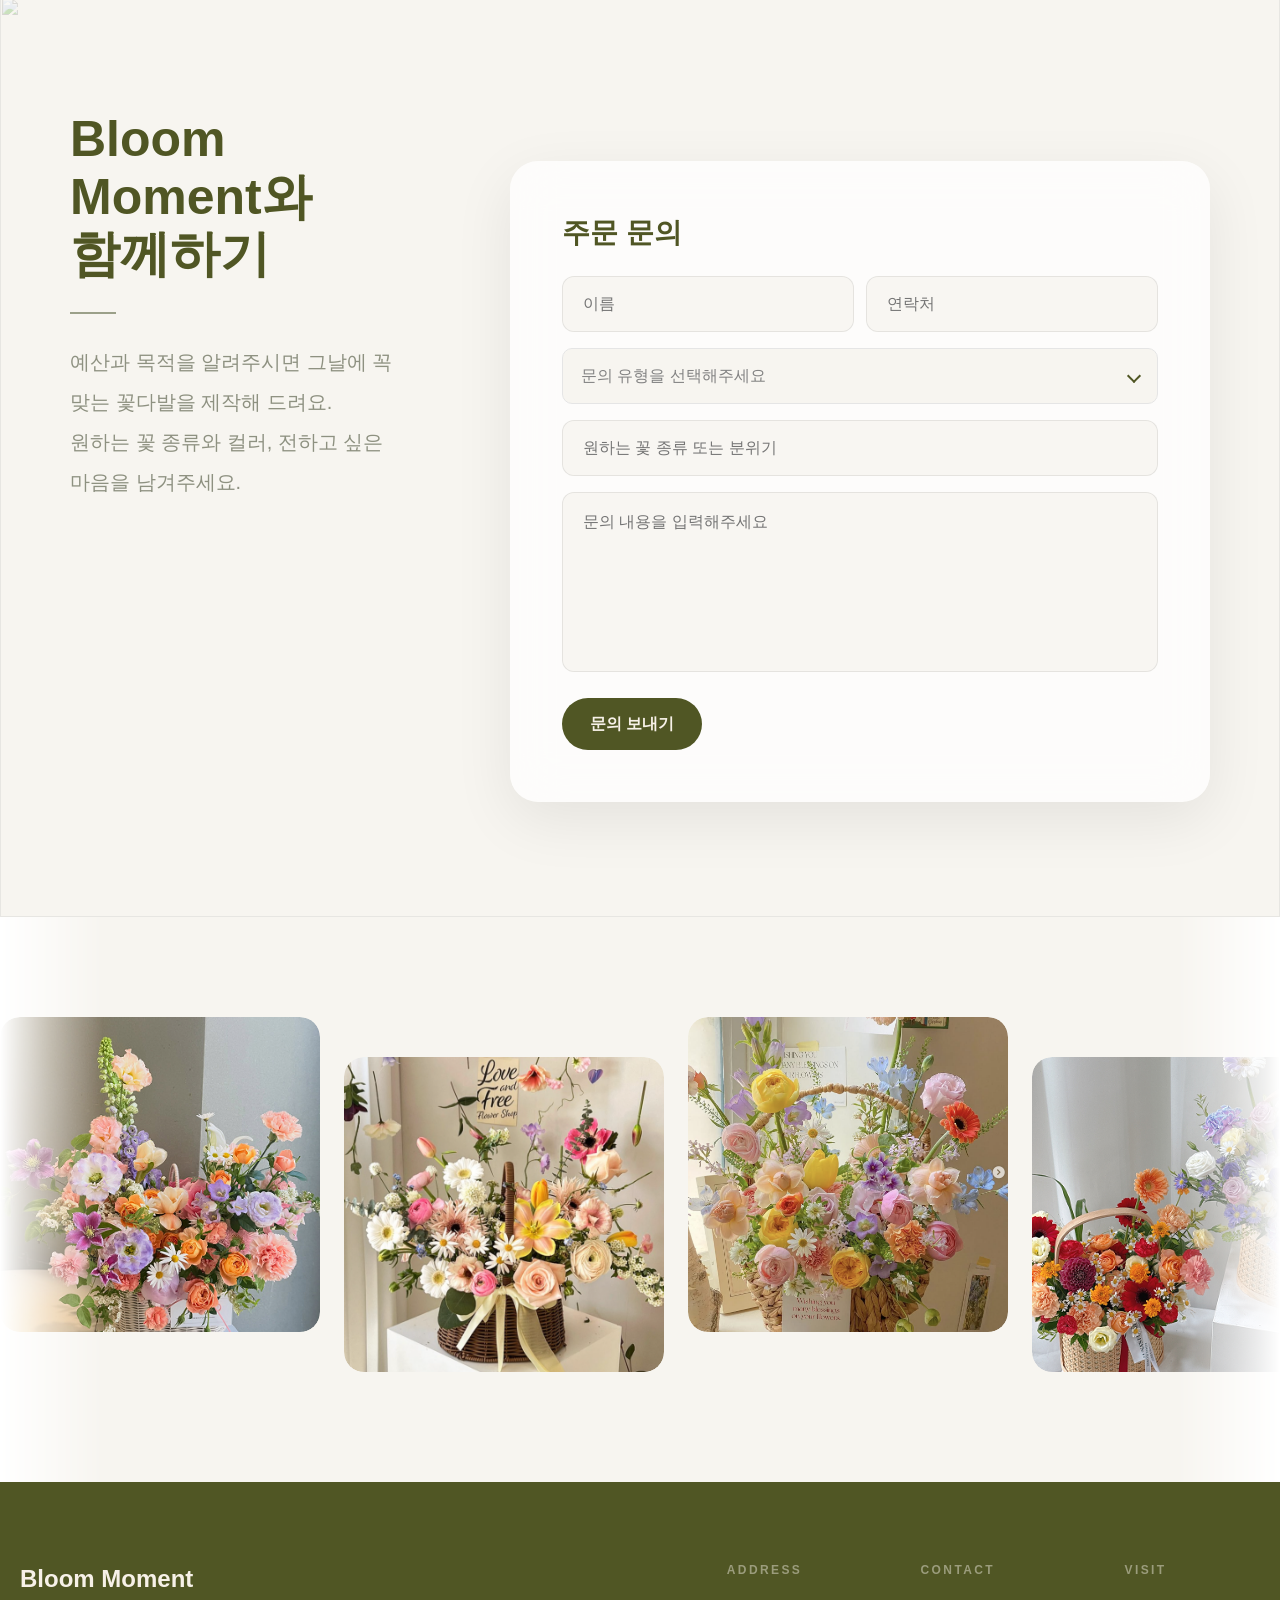
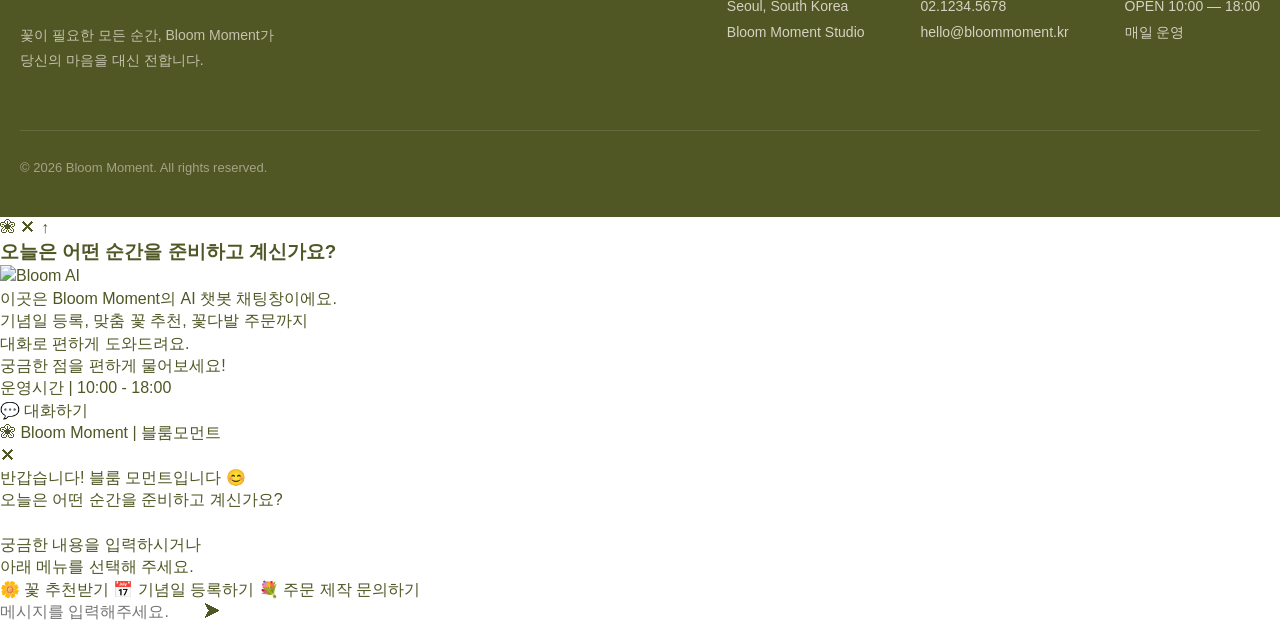
==== commit 374ca460: "Add files via upload" ====
--- a/bloommoment/bloommoment.html
+++ b/bloommoment/bloommoment.html
@@ -807,16 +807,16 @@
                 <div class="info-item">
                     <span>ADDRESS</span>
                     <p>
-                        김포시 대곶면 741 B5, 522호<br>
-                        (경동미르렌시티)
+                        Seoul, South Korea<br>
+                        Bloom Moment Studio
                     </p>
                 </div>
 
                 <div class="info-item">
                     <span>CONTACT</span>
                     <p>
-                        031.992.3552<br>
-                        wmper@wmper.com
+                        02.1234.5678<br>
+                        hello@bloommoment.kr
                     </p>
                 </div>
 
@@ -850,6 +850,127 @@
         </div>
     </div>
 
+    <!-- =========================
+챗봇
+========================= -->
+
+<div class="chatbot">
+
+    <!-- 플로팅 버튼 -->
+
+<button class="chat-toggle">
+
+    <span class="chat-icon">❀</span>
+
+    <span class="close-icon">✕</span>
+
+</button>
+
+<!-- TOP -->
+    <button class="top-btn">
+        ↑
+    </button>
+
+    <!-- 채팅창 -->
+
+    <div class="chat-intro">
+
+    <div class="intro-inner">
+
+        <h3>
+            오늘은 어떤 순간을 준비하고 계신가요?
+        </h3>
+
+        <div class="intro-image">
+
+            <!-- 이미지 -->
+            <img src="../bloommoment/img/122249043.png" alt="Bloom AI">
+
+        </div>
+
+        <div class="intro-desc">
+
+            이곳은 Bloom Moment의 AI 챗봇 채팅창이에요.<br>
+            기념일 등록, 맞춤 꽃 추천, 꽃다발 주문까지<br>
+            대화로 편하게 도와드려요.<br>
+            궁금한 점을 편하게 물어보세요!
+
+        </div>
+
+        <div class="intro-time">
+
+            운영시간 | 10:00 - 18:00
+
+        </div>
+
+        <button class="intro-start">
+
+            💬 대화하기
+
+        </button>
+
+    </div>
+
+</div>
+
+    <div class="chat-window">
+
+        <div class="chat-header">
+
+            <div class="chat-title">
+
+                ❀ Bloom Moment | 블룸모먼트
+
+            </div>
+
+            <button class="chat-close">
+                ✕
+            </button>
+
+        </div>
+
+        <div class="chat-body">
+
+            <div class="bot-message small">
+                반갑습니다! 블룸 모먼트입니다 😊
+            </div>
+
+            <div class="bot-message">
+                오늘은 어떤 순간을 준비하고 계신가요?<br><br>
+
+                궁금한 내용을 입력하시거나<br>
+                아래 메뉴를 선택해 주세요.
+            </div>
+
+            <div class="quick-menu">
+
+                <button>🌼 꽃 추천받기</button>
+                <button>📅 기념일 등록하기</button>
+                <button>💐 주문 제작 문의하기</button>
+
+            </div>
+
+        </div>
+
+        <div class="chat-input">
+
+            <input
+                type="text"
+                placeholder="메시지를 입력해주세요."
+            >
+
+            <button>
+
+                ➤
+
+            </button>
+
+        </div>
+
+    </div>
+
+</div>
+
 <script>
 
     AOS.init({
@@ -1284,6 +1405,93 @@
 
 });
 
+// =========================
+// 챗봇
+// =========================
+
+const chatbot = document.querySelector(".chatbot");
+const chatToggle = document.querySelector(".chat-toggle");
+const chatWindow = document.querySelector(".chat-window");
+const chatIntro = document.querySelector(".chat-intro");
+const introStart = document.querySelector(".intro-start");
+const topBtn = document.querySelector(".top-btn");
+
+// 꽃 버튼 (열기 / 닫기)
+chatToggle.addEventListener("click", () => {
+
+    if (chatbot.classList.contains("open")) {
+
+        // 닫기
+        chatbot.classList.remove("open");
+        chatToggle.classList.remove("active");
+
+        chatIntro.style.display = "none";
+        chatWindow.style.display = "none";
+
+    } else {
+
+        // 열기 (인트로 먼저)
+        chatbot.classList.add("open");
+        chatToggle.classList.add("active");
+
+        chatIntro.style.display = "block";
+        chatWindow.style.display = "none";
+
+    }
+
+});
+
+// 대화하기
+introStart.addEventListener("click", () => {
+
+    chatIntro.style.display = "none";
+    chatWindow.style.display = "flex";
+
+});
+
+
+// =========================
+// TOP 버튼
+// =========================
+
+window.addEventListener("scroll", () => {
+
+    if (window.scrollY > 2000) {
+
+        topBtn.classList.add("show");
+
+    } else {
+
+        topBtn.classList.remove("show");
+
+    }
+
+});
+
+topBtn.addEventListener("click", () => {
+
+    window.scrollTo({
+
+        top: 0,
+        behavior: "smooth"
+
+    });
+
+});
+
+// 모바일 닫기 버튼
+const mobileChatClose = document.querySelector(".chat-close");
+
+mobileChatClose.addEventListener("click", () => {
+
+    chatbot.classList.remove("open");
+    chatToggle.classList.remove("active");
+
+    chatIntro.style.display = "block";
+    chatWindow.style.display = "none";
+
+});
+
 </script>
 
 </body>
--- a/bloommoment/css/bloommoment.css
+++ b/bloommoment/css/bloommoment.css
@@ -31,7 +31,7 @@
 
 body{
     font-family: 'SUIT Variable', sans-serif;
-    color:#3D403B;
+    color:#505624;
     background-color: F8F1F1;
 }
 
@@ -340,7 +340,7 @@
     font-size:16px;
     font-weight:500;
 
-    color:var(--color-black);
+    color: #303128;
 
     transition:.3s;
 }
@@ -900,6 +900,8 @@
     box-shadow:0 18px 40px rgba(0,0,0,.08);
 
     opacity:0;
+
+    border-radius: 12px;
 
     filter:blur(8px);
 
@@ -1236,9 +1238,9 @@
 
     width:100%;
 
-    aspect-ratio:1/1.15;
-
-    margin:0 auto 80px;
+    height:500px;
+
+    margin:0 auto 35px;
 
 }
 
@@ -1249,7 +1251,7 @@
     height:95px;
 
     left:18%;
-    top:5%;
+    top:0%;
 
 }
 
@@ -1260,7 +1262,7 @@
     height:145px;
 
     left:57%;
-    top:2%;
+    top:-2%;
 
 }
 
@@ -1271,7 +1273,7 @@
     height:135px;
 
     left:72%;
-    top:22%;
+    top:16%;
 
 }
 
@@ -1282,7 +1284,7 @@
     height:150px;
 
     left:8%;
-    top:36%;
+    top:28%;
 
 }
 
@@ -1293,7 +1295,7 @@
     height:120px;
 
     left:35%;
-    top:44%;
+    top:36%;
 
 }
 
@@ -1304,7 +1306,7 @@
     height:100px;
 
     left:56%;
-    top:73%;
+    top:59%;
 
 }
 
@@ -1315,7 +1317,7 @@
     height:135px;
 
     left:18%;
-    top:65%;
+    top:51%;
 
 }
 
@@ -1324,7 +1326,7 @@
 .story-content{
     position:absolute;
 
-    top:42%;
+    top:38%;
     left:50%;
     transform:translate(-50%,-50%);
 
@@ -1872,169 +1874,366 @@
 }
 
 /* =========================
-주문
+ORDER
 ========================= */
 
 .order{
 
-    padding:120px 20px;
-
-    background:var(--color-vanilla);
-}
+    position:relative;
+    overflow:hidden;
+
+    display:flex;
+    align-items:center;
+
+    height:920px;
+
+    background:#F7F5F0;
+
+}
+
+/* 배경 */
+
+.order-bg{
+
+    position:absolute;
+    inset:0;
+
+    width:100%;
+    height:100%;
+
+    object-fit:cover;
+
+    z-index:1;
+
+}
+
+.order-overlay{
+
+    position:absolute;
+    inset:0;
+
+    background:rgba(247,245,240,.72);
+
+    z-index:2;
+
+}
+
+/* =========================
+LAYOUT
+========================= */
 
 .order-inner{
+
+    position:relative;
+    z-index:3;
 
     width:100%;
     max-width:1600px;
 
     margin:0 auto;
-}
-
-/* 제목 */
-
-.order-title{
-
-    display:flex;
-    flex-direction:column;
-
-    gap:28px;
-
-    margin-bottom:71px;
-}
-
-.order-title h2{
-
-    font-size:40px;
-    font-weight:700;
-
-    color:var(--color-black);
-}
-
-.title-line{
-
-    width:48px;
-    height:2px;
-
-    background:#A7AB98;
-}
-
-.order-title p{
-
-    font-size:18px;
-    line-height:1.8;
-
-    color: var(--color-gray);
-}
-
-/* 콘텐츠 */
-
-.order-wrap{
+    padding:0 70px;
 
     display:flex;
     justify-content:space-between;
     align-items:flex-start;
 
-    gap:48px;
-}
-
-/* 이미지 */
-
-.order-img{
-
-    flex:0 0 860px;
+    gap:80px;
+
+}
+
+/* =========================
+LEFT
+========================= */
+
+.order-info{
 
     flex:1;
-    min-width:0;
-}
-
-.order-img img{
+    max-width:650px;
+
+}
+
+.order-info h2{
+
+    font-size:50px;
+    line-height:1.15;
+
+    color:var(--color-black);
+
+    margin-bottom:28px;
+
+}
+
+.title-line{
+
+    width:46px;
+    height:2px;
+
+    margin-bottom:28px;
+
+    background:#9BA089;
+
+}
+
+.order-info p{
+
+    font-size:20px;
+    line-height:2;
+
+    color:var(--color-gray);
+
+}
+
+/* =========================
+FORM
+========================= */
+
+.order-form{
 
     width:100%;
-    height:560px;
-
-    border-radius:20px;
-
-    object-fit:cover;
-}
-
-/* 폼 */
-
-.order-form{
-
-    flex:0 0 692px;
-
-    padding:44px 40px;
+    max-width:700px;
+
+    margin-top:50px;
+
+    padding:52px;
+
+    border-radius:28px;
+
+    background:rgba(255,255,255,.72);
+
+    backdrop-filter:blur(25px);
+
+    box-shadow:0 18px 60px rgba(0,0,0,.08);
+
+}
+
+.order-form h3{
+
+    margin-bottom:24px;
+
+    font-size:28px;
+    font-weight:600;
+
+    color:var(--color-black);
+
+}
+
+.order-form form{
 
     display:flex;
     flex-direction:column;
 
-    gap:14px;
-
-    flex:1;
-    min-width:0;
-}
-
-.order-form h3{
-
-    font-size:20px;
-    font-weight:700;
-
-    color:var(--color-black);
-
-    margin-bottom:8px;
-}
-
-/* 입력 */
-
-.order-form form{
+    gap:16px;
+
+}
+
+.form-row{
+
     display:flex;
-    flex-direction:column;
-    gap: 12px;
-}
-
-.form-row{
+    gap:12px;
+
+}
+
+/* =========================
+INPUT
+========================= */
+
+.order-form input,
+.order-form textarea,
+.dropdown-btn{
+
+    width:100%;
+
+    font-size:16px;
+
+    border:1px solid rgba(0,0,0,.08);
+    border-radius:12px;
+
+    background:rgba(247,245,240,.85);
+
+    transition:.3s;
+
+}
+
+.order-form input,
+.dropdown-btn{
+
+    height:56px;
+
+    padding:0 20px;
+
+}
+
+.order-form textarea{
+
+    height:180px;
+
+    padding:18px 20px;
+
+    resize:none;
+
+}
+
+.order-form input:focus,
+.order-form textarea:focus,
+.dropdown-btn:focus{
+
+    outline:none;
+
+    border-color:var(--color-olive);
+
+}
+
+/* =========================
+DROPDOWN
+========================= */
+
+.dropdown{
+
+    position:relative;
+
+}
+
+.dropdown-btn{
+
     display:flex;
-    gap:10px;
-}
+    justify-content:space-between;
+    align-items:center;
+
+    color:#828282;
+
+    cursor:pointer;
+
+}
+
+.dropdown-btn:hover{
+
+    border-color:var(--color-olive);
+
+}
+
+.dropdown-btn::after{
+
+    content:"";
+
+    width:10px;
+    height:10px;
+
+    border-right:2px solid var(--color-olive);
+    border-bottom:2px solid var(--color-olive);
+
+    transform:rotate(45deg);
+
+    transition:.3s;
+
+}
+
+.dropdown.is-open .dropdown-btn{
+
+    border-color:var(--color-olive);
+
+}
+
+.dropdown.is-open .dropdown-btn::after{
+
+    transform:rotate(-135deg);
+
+    margin-top:6px;
+
+}
+
+/* 리스트 */
+
+.dropdown-list{
+
+    position:absolute;
+
+    top:64px;
+    left:0;
+
+    width:100%;
+
+    overflow:hidden;
+
+    max-height:0;
+
+    opacity:0;
+
+    background:var(--color-vanilla);
+
+    border:1px solid #E5E5E5;
+    border-radius:12px;
+
+    transition:
+        max-height .35s ease,
+        opacity .25s ease;
+
+    z-index:30;
+
+}
+
+.dropdown.is-open .dropdown-list{
+
+    max-height:220px;
+
+    opacity:1;
+
+}
+
+.dropdown-list li{
+
+    padding:16px 18px;
+
+    color:#828282;
+
+    cursor:pointer;
+
+    transition:.25s;
+
+}
+
+.dropdown-list li:hover{
+
+    background:#F7F5F0;
+
+    color:var(--color-olive);
+
+}
+
+/* =========================
+BUTTON
+========================= */
 
 .btn-submit{
-    margin-top:8px;
-}
-
-.order-form input,
-.order-form textarea{
-
-    width:100%;
-
-    border:1px solid #E5E5E5;
-    border-radius:10px;
-
-    padding:16px;
+
+    width:180px;
+    height:56px;
+
+    margin-top:10px;
+
+    border:none;
+    border-radius:999px;
+
+    background:var(--color-olive);
+
+    color:#fff;
 
     font-size:16px;
-
-    color:var(--color-black);
-
-    outline:none;
-
-    transition:.3s;
-}
-
-.order-form input {
-    height:48px;
-}
-
-.order-form textarea{
-
-    height:130px;
-
-    resize:none;
-}
-
-.order-form input:focus,
-.order-form textarea:focus{
-
-    border-color:var(--color-olive);
+    font-weight:600;
+
+    cursor:pointer;
+
+    transition:.35s;
+
+}
+
+.btn-submit:hover{
+
+    transform:translateY(-2px);
+
+    background:#3a3f1b;
+
+    box-shadow:0 15px 30px rgba(78,91,74,.22);
+
 }
 
 /* ===========================
@@ -2047,9 +2246,9 @@
 
 .dropdown-btn{
     width:100%;
-    height:48px;
-
-    padding:0 16px;
+    height:56px;
+
+    padding: 0 18px;
 
     border:1px solid #E5E5E5;
     border-radius:10px;
@@ -2377,76 +2576,58 @@
 테블릿 (1280)
 ========================= */
 
-@media (max-width:1280px){
-
-    .order{
-        padding:100px 20px;
-    }
-
-    .order-title{
-        margin-bottom:60px;
-        gap:24px;
-    }
-
-    .order-title h2{
-        font-size:38px;
-    }
-
-    .order-title p{
-        font-size:18px;
-    }
-
-    .order-wrap{
-        gap:32px;
-    }
-
-    .order-img{
-        flex:1;
-    }
-
-    .order-img img{
-        height:500px;
-    }
-
-    .order-form{
-        flex:1;
-
-        padding:32px 28px;
-    }
-
-    .order-form h3{
-        font-size:18px;
-    }
-
-    .order-form input,
-    .order-form textarea,
-    .dropdown-btn{
-        font-size:15px;
-    }
-
-    .order-form textarea{
-        height:120px;
-    }
-
-}
-
-.dropdown-list li{
-    font-size:15px;
-}
-
-.dropdown-btn{
-    height:46px;
-    padding:0 14px;
-}
-
-.dropdown-list li{
-    padding:14px;
-}
-
-.dropdown-btn::after{
-
-    width:8px;
-    height:8px;
+@media (max-width:1080px){
+
+.order{
+
+    height:auto;
+    padding:120px 0;
+}
+
+.order-inner{
+
+    padding:0 40px;
+
+    gap:60px;
+
+    align-items:center;
+}
+
+.order-info{
+
+    max-width:420px;
+}
+
+.order-info h2{
+
+    font-size:42px;
+}
+
+.order-info p{
+
+    font-size:18px;
+    line-height:1.8;
+}
+
+.order-form{
+
+    max-width:500px;
+
+    margin-top:0;
+
+    padding:40px;
+}
+
+.form-row{
+
+    flex-direction:column;
+}
+
+.btn-submit{
+
+    width:100%;
+}
+
 }
 
 /* =========================
@@ -2455,93 +2636,107 @@
 
 @media (max-width:768px){
 
-    .order{
-        padding:80px 20px;
-    }
-
-    .order-title{
-        margin-bottom:48px;
-        gap:20px;
-    }
-
-    .order-title h2{
-        font-size:30px;
-    }
-
-    .order-title p{
-        font-size:16px;
-        line-height:1.7;
-    }
-
-    .order-title p br{
-        display:none;
-    }
-
-    .order-wrap{
-        flex-direction:column;
-        gap:40px;
-    }
-
-    .order-img,
-    .order-form{
-        width:100%;
-        flex:none;
-    }
-
-    .order-img img{
-        height:280px;
-    }
-
-    .order-form{
-        padding:0;
-    }
-
-    .order-form h3{
-        font-size:18px;
-        margin-bottom:16px;
-    }
-
-    .form-row{
-        flex-direction:column;
-        gap:12px;
-    }
-
-    .order-form input,
-    .order-form textarea,
-    .dropdown-btn {
-        font-size:15px;
-    }
-
-    .order-form textarea{
-        height:140px;
-    }
-
-    .btn-submit{
-        width:100%;
-        height:52px;
-        margin-top:16px;
-    }
-
-}
-
+.order{
+
+    height:auto;
+
+    padding:90px 20px;
+}
+
+.order-inner{
+
+    flex-direction:column;
+
+    gap:50px;
+
+    padding:0;
+
+    align-items:center;
+}
+
+/* 왼쪽 */
+
+.order-info{
+
+    width:100%;
+    max-width:none;
+
+    text-align:center;
+}
+
+.order-info h2{
+
+    font-size:34px;
+
+    line-height:1.25;
+
+    margin-bottom:20px;
+}
+
+.title-line{
+
+    margin:0 auto 20px;
+}
+
+.order-info p{
+
+    font-size:15px;
+
+    line-height:1.8;
+}
+
+/* 오른쪽 */
+
+.order-form{
+
+    width:100%;
+    max-width:none;
+
+    padding:28px 22px;
+
+    margin-top:0;
+
+    border-radius:22px;
+}
+
+.order-form h3{
+
+    font-size:22px;
+
+    margin-bottom:18px;
+}
+
+.form-row{
+
+    flex-direction:column;
+
+    gap:10px;
+}
+
+.order-form input,
 .dropdown-btn{
+
     height:48px;
-    padding:0 16px;
-}
-
-.dropdown-list{
-    top:54px;
-}
-
-.dropdown-list li{
-    padding:14px 16px;
+
     font-size:15px;
 }
 
-.dropdown-btn::after{
-
-    width:7px;
-    height:7px;
+.order-form textarea{
+
+    height:140px;
+
+    font-size:15px;
+}
+
+.btn-submit{
+
+    width:100%;
+
+    height:50px;
+
+    margin-top:8px;
+}
+
 }
 
 /* =========================
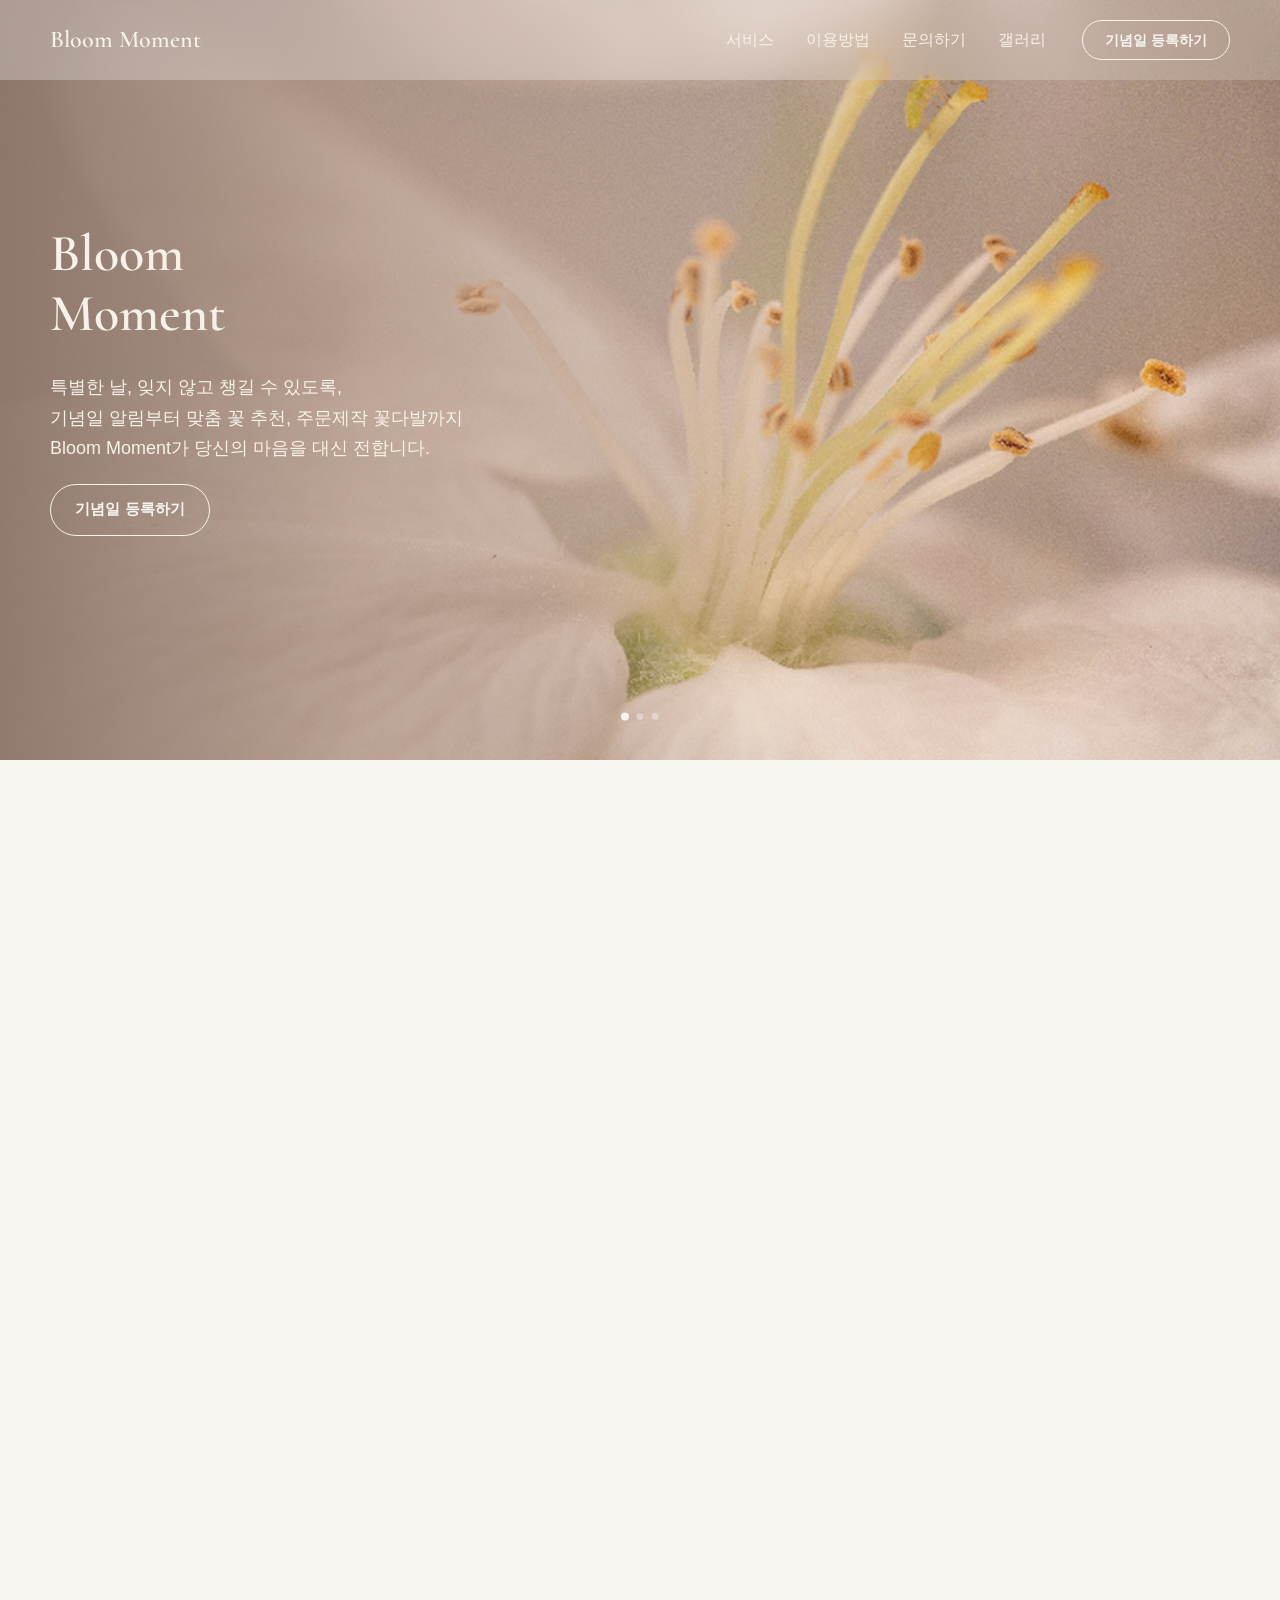
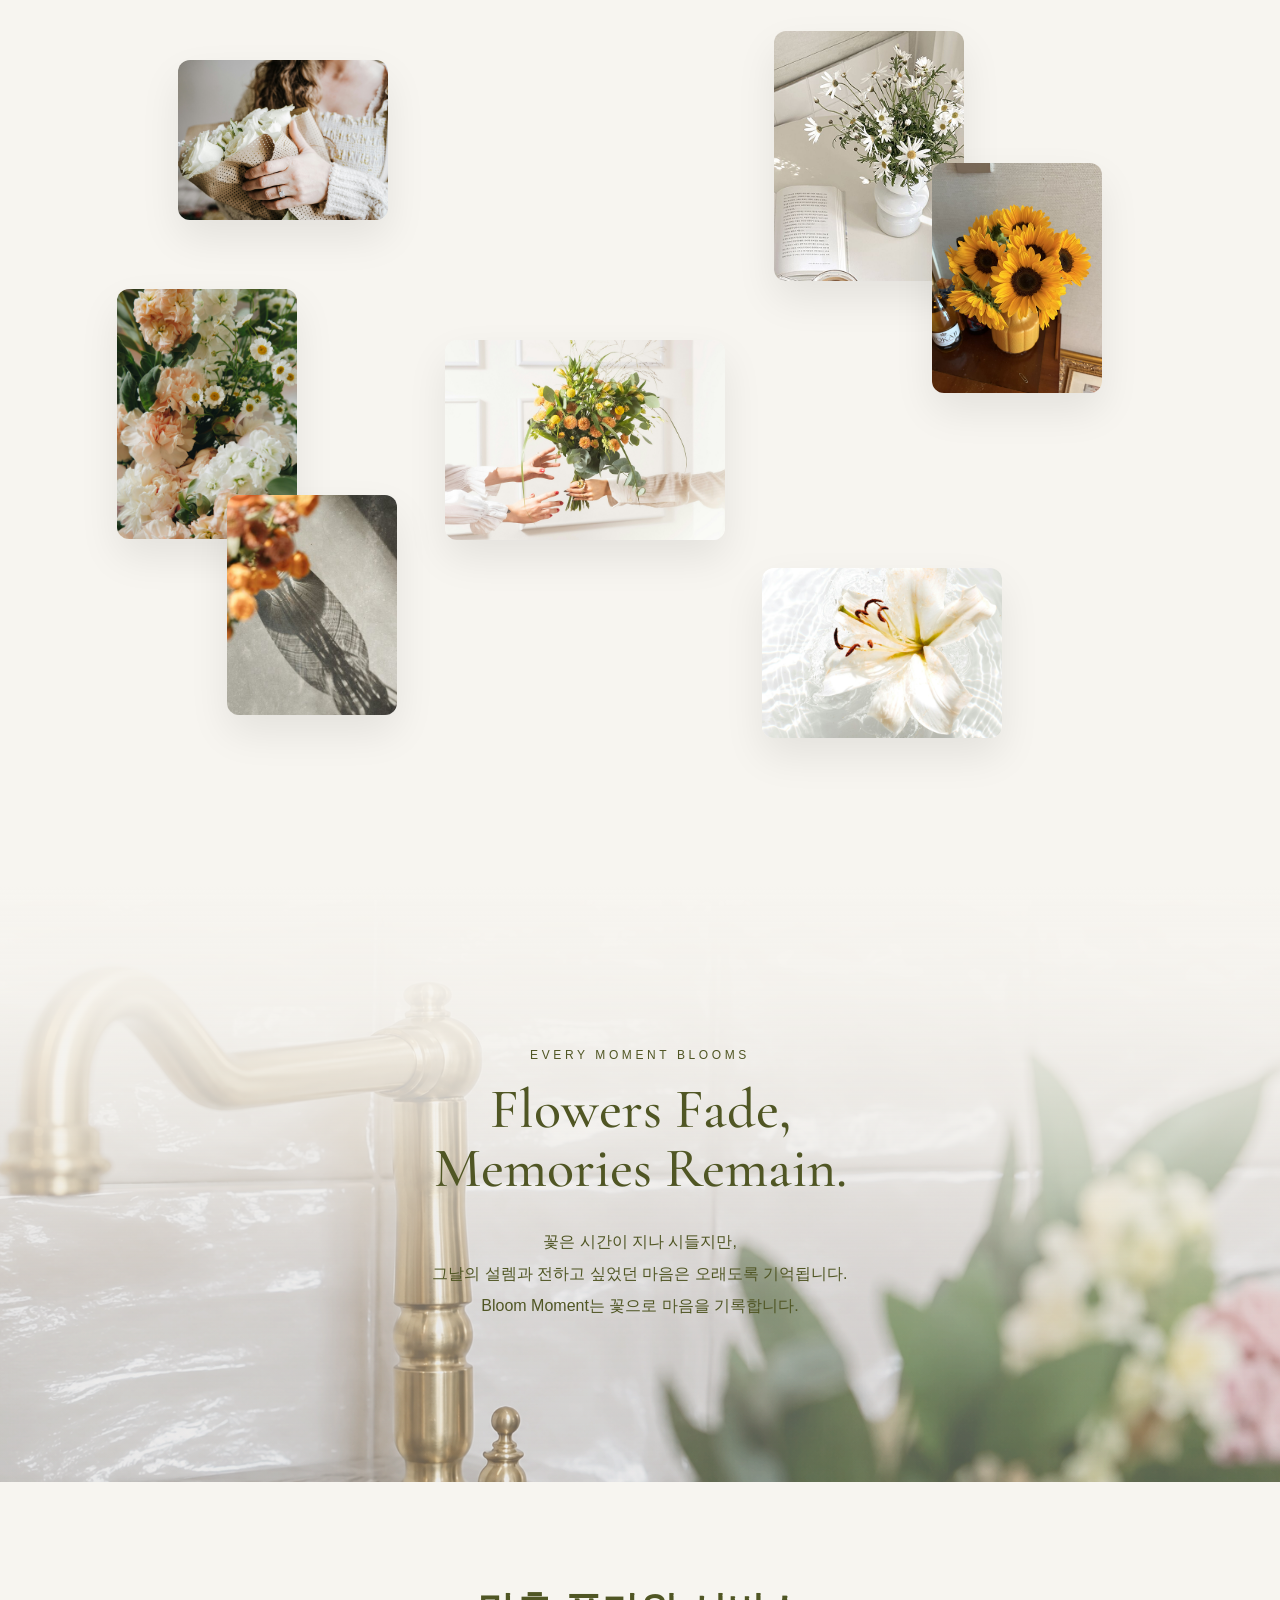
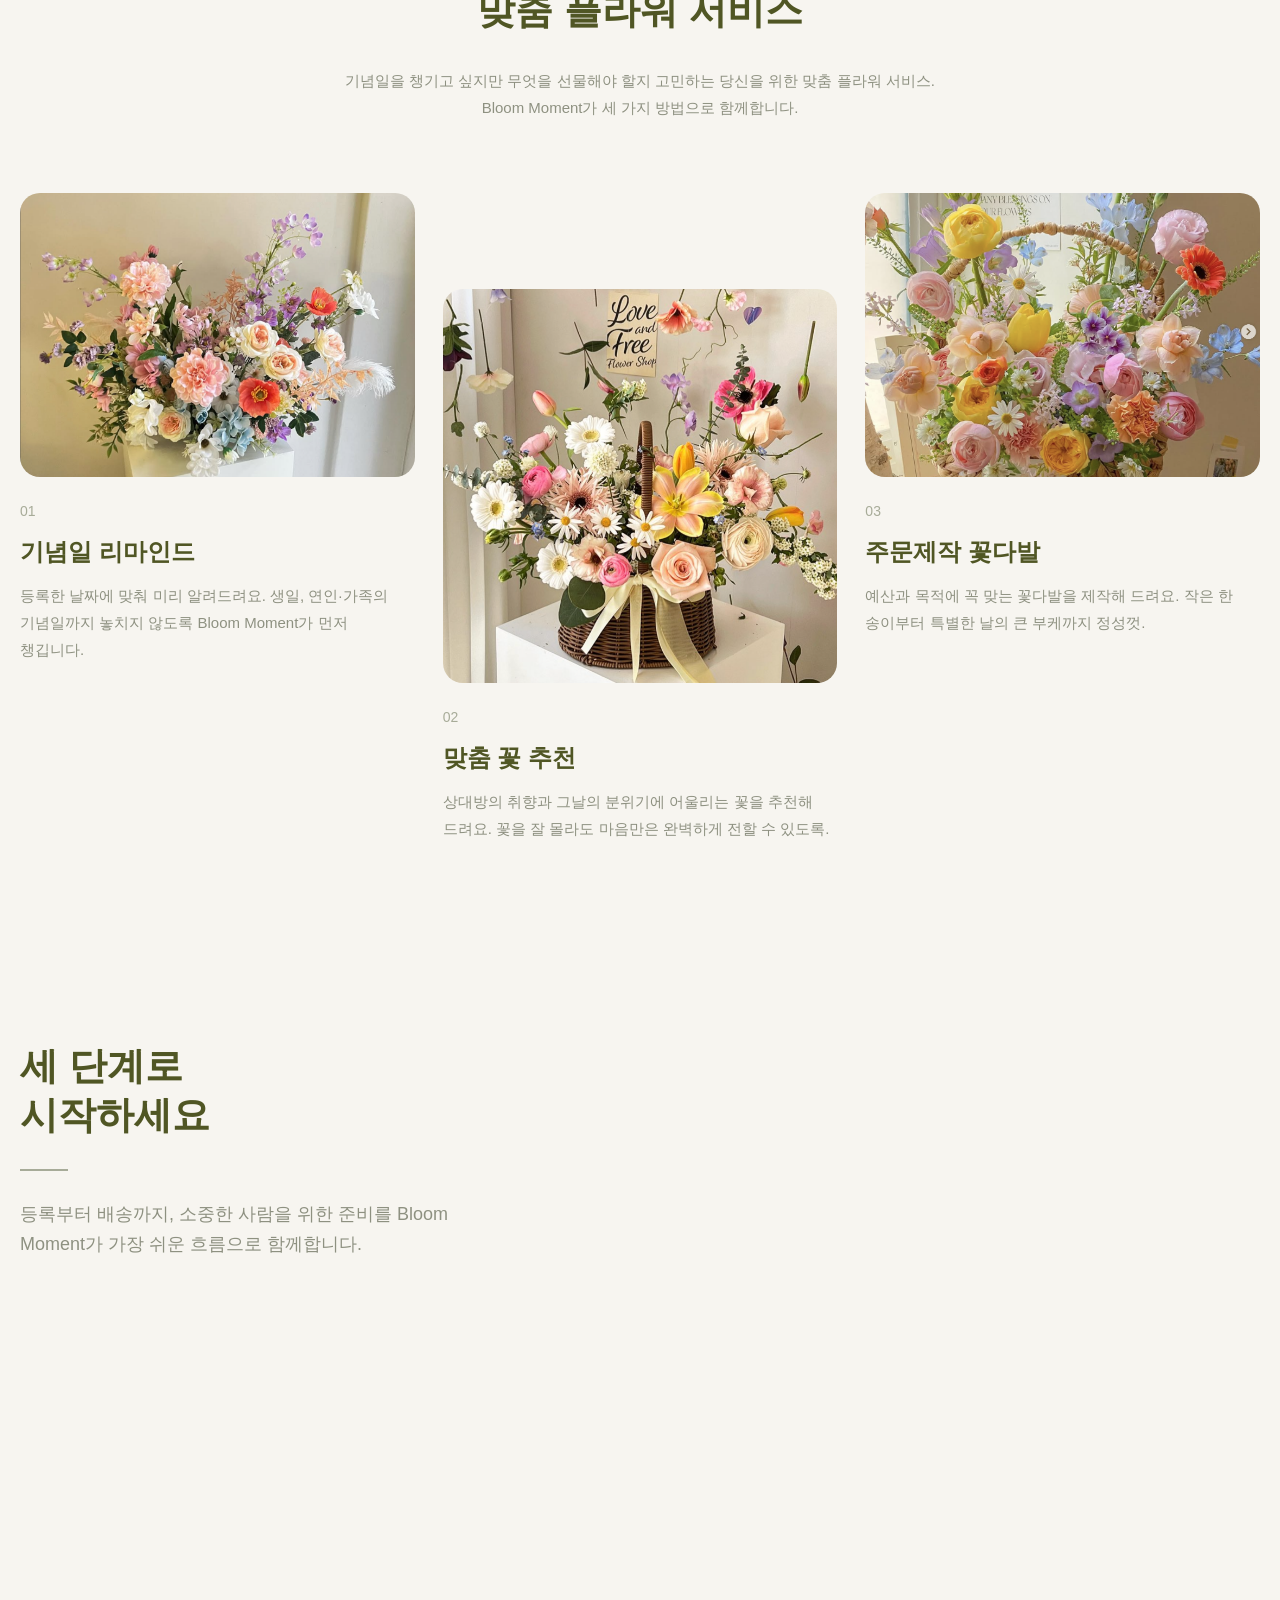
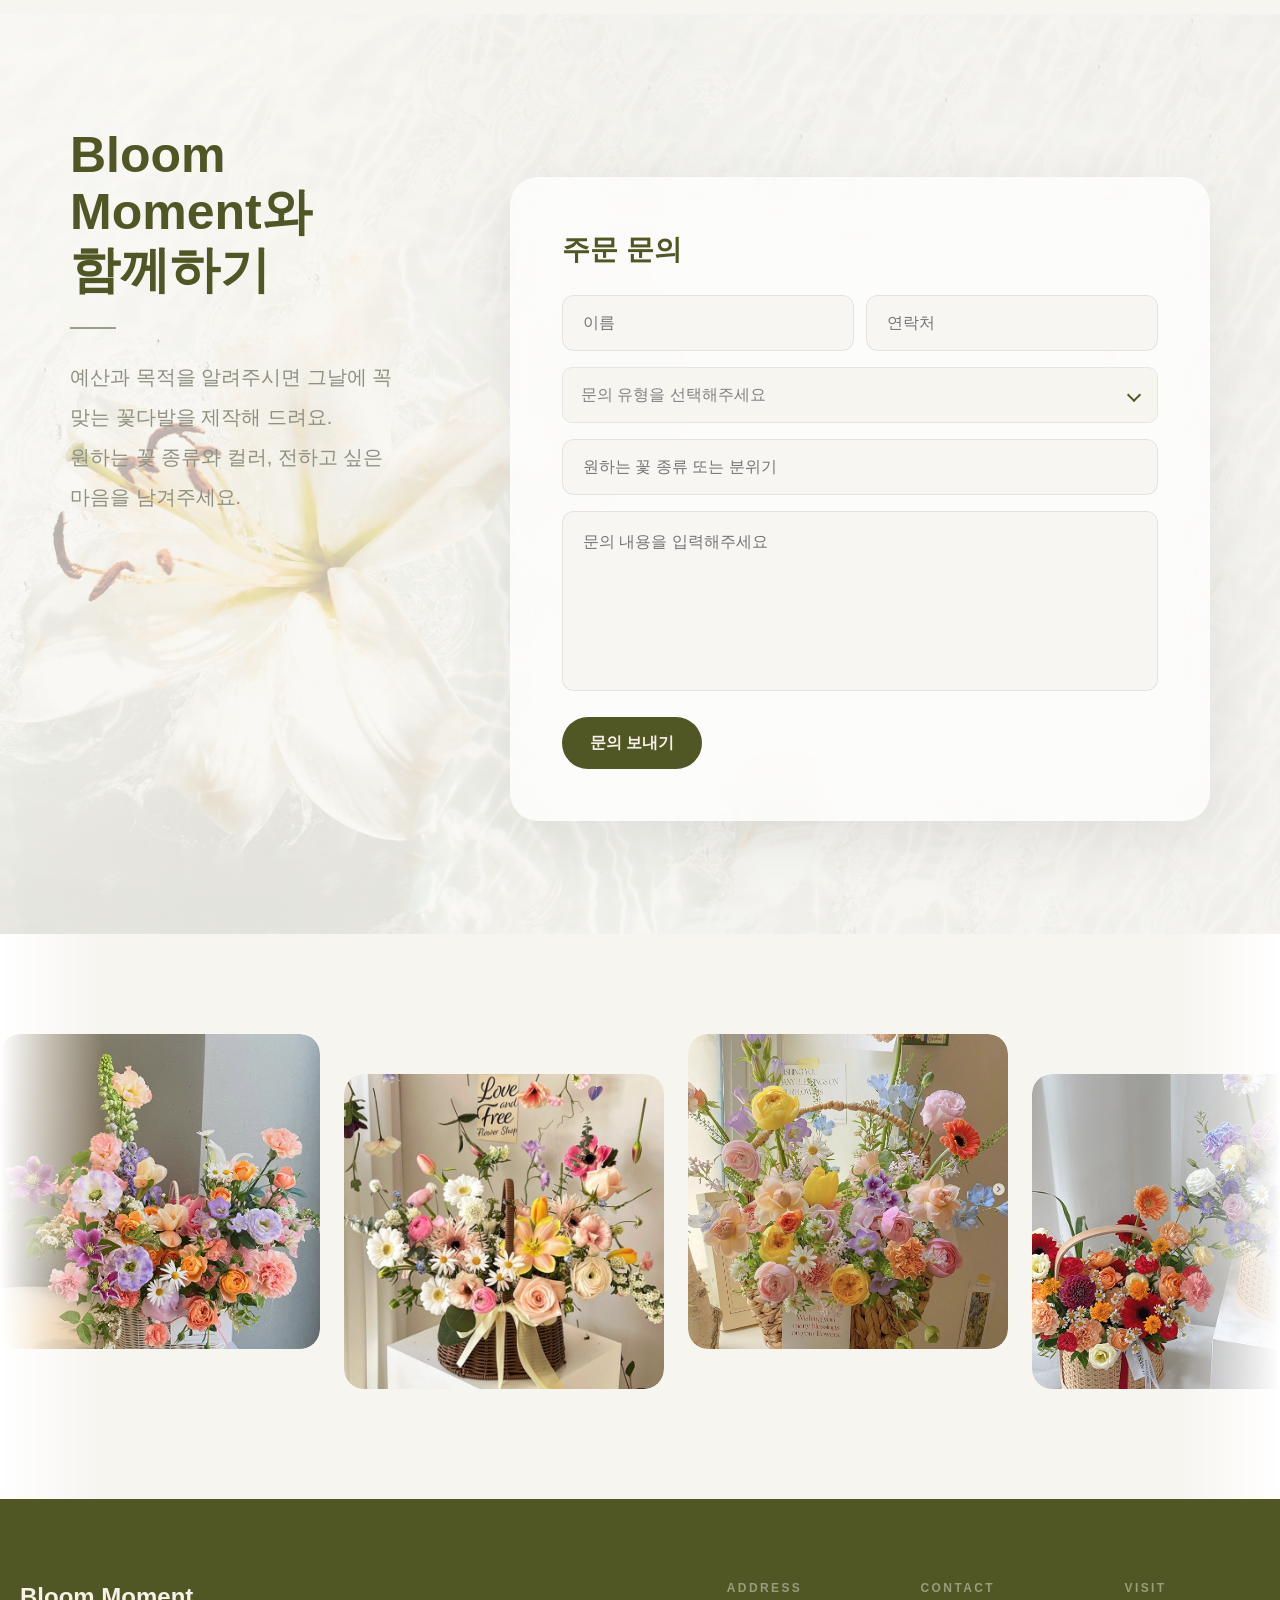
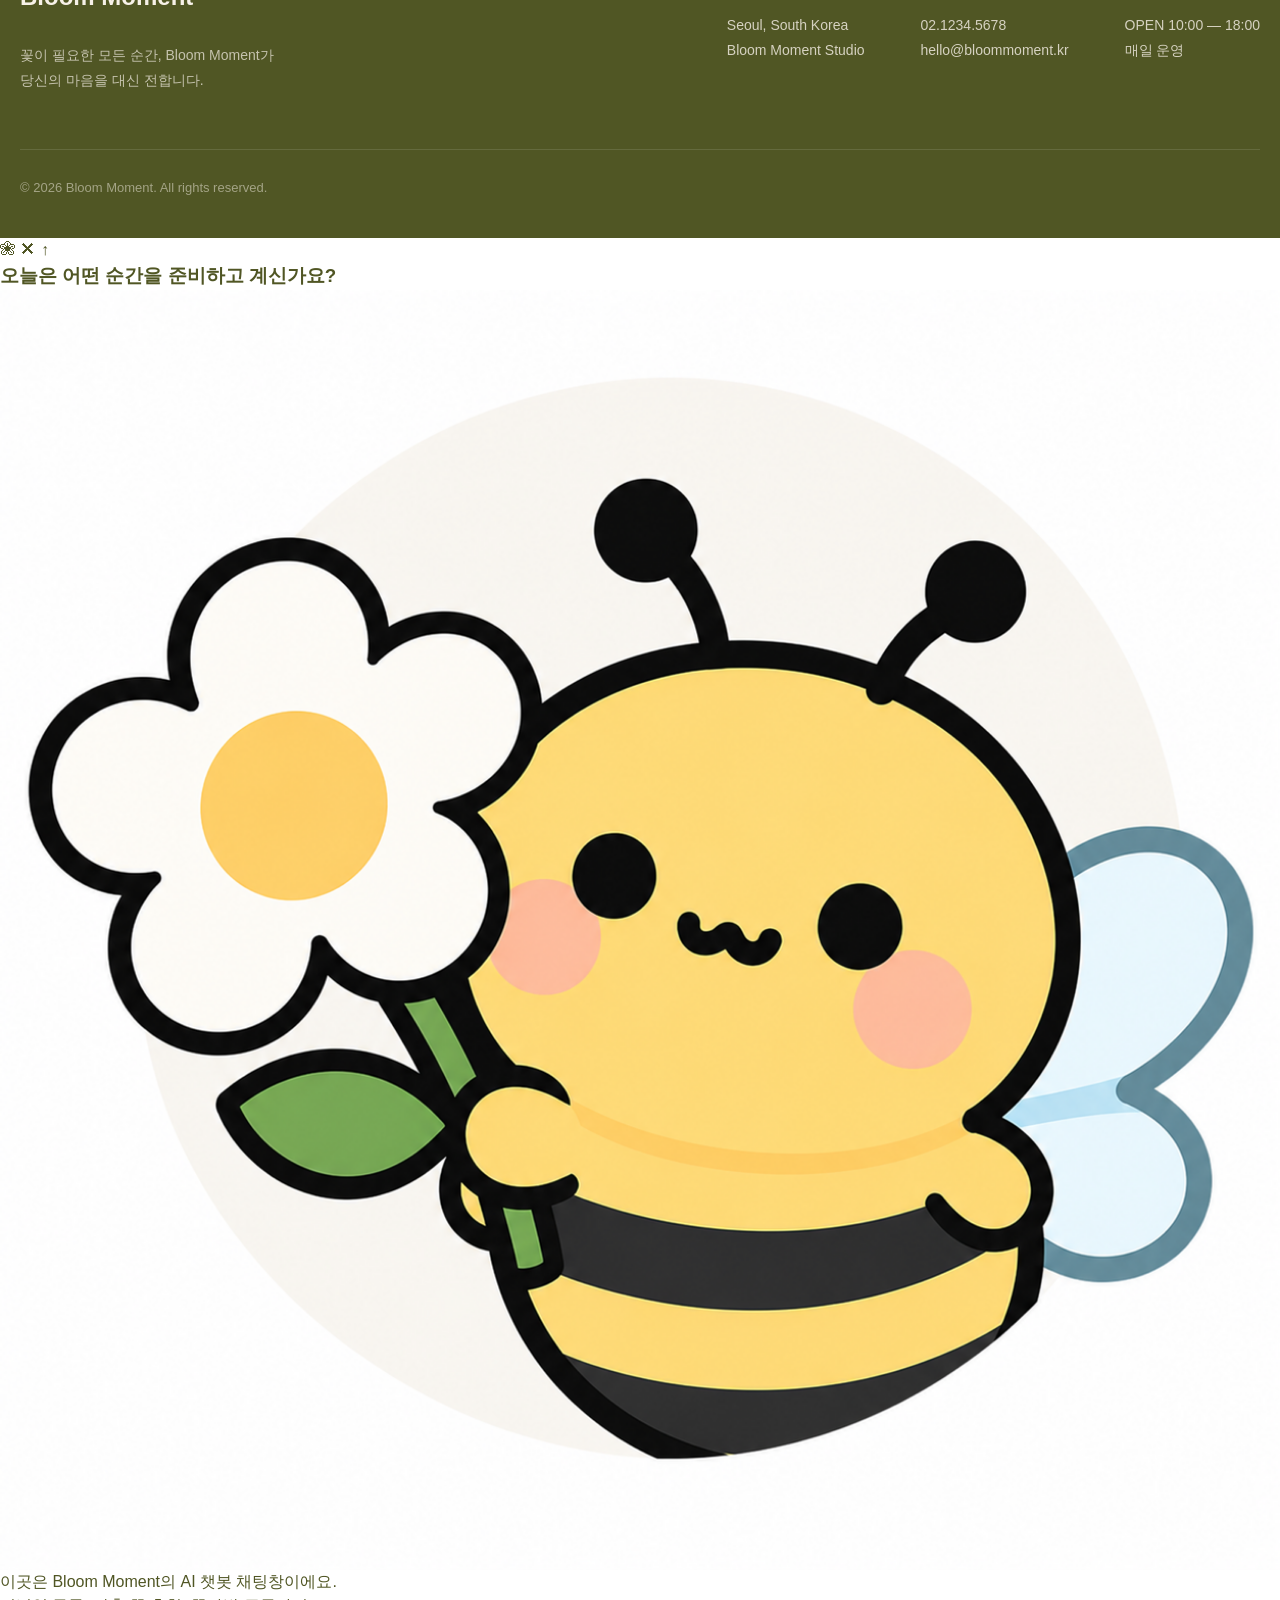
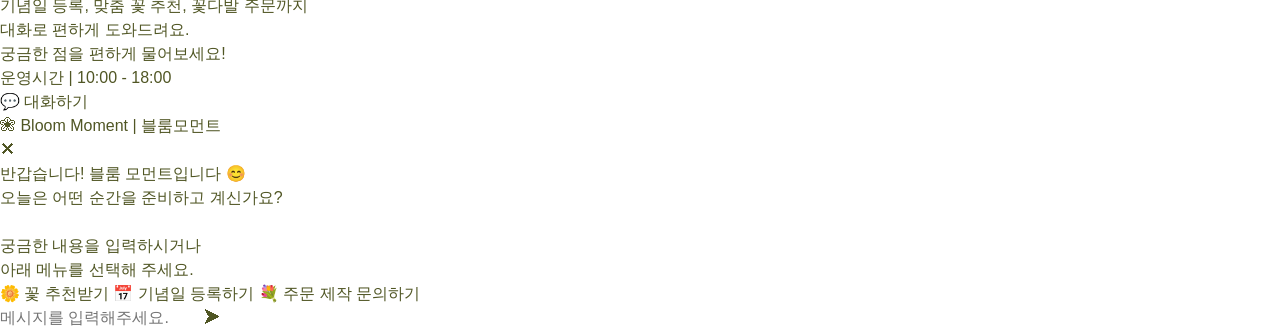
==== commit 5b57ace8: "Add files via upload" ====
--- a/bloommoment/bloommoment.html
+++ b/bloommoment/bloommoment.html
@@ -7,7 +7,7 @@
     <title>Bloom Moment</title>
 
     <link rel="stylesheet" href="../css/default.css">
-    <link rel="stylesheet" href="../assets/css/font.css">
+    <!-- <link rel="stylesheet" href="../assets/css/font.css"> -->
     <link rel="stylesheet" href="https://cdn.jsdelivr.net/gh/sunn-us/SUIT/fonts/variable/woff2/SUIT-Variable.css">
 
     <!-- 제목 폰트 -->
@@ -18,7 +18,7 @@
 
     <link rel="stylesheet" href="https://cdn.jsdelivr.net/npm/swiper@12/swiper-bundle.min.css"/>
     <link href="https://unpkg.com/aos@2.3.1/dist/aos.css" rel="stylesheet">
-    <link rel="stylesheet" href="../bloommoment/css/bloommoment.css">
+    <link rel="stylesheet" href="css/bloommoment.css">
 
     <script src="https://cdn.jsdelivr.net/npm/swiper@12/swiper-bundle.min.js"></script>
     <script src="https://unpkg.com/aos@2.3.1/dist/aos.js"></script>
